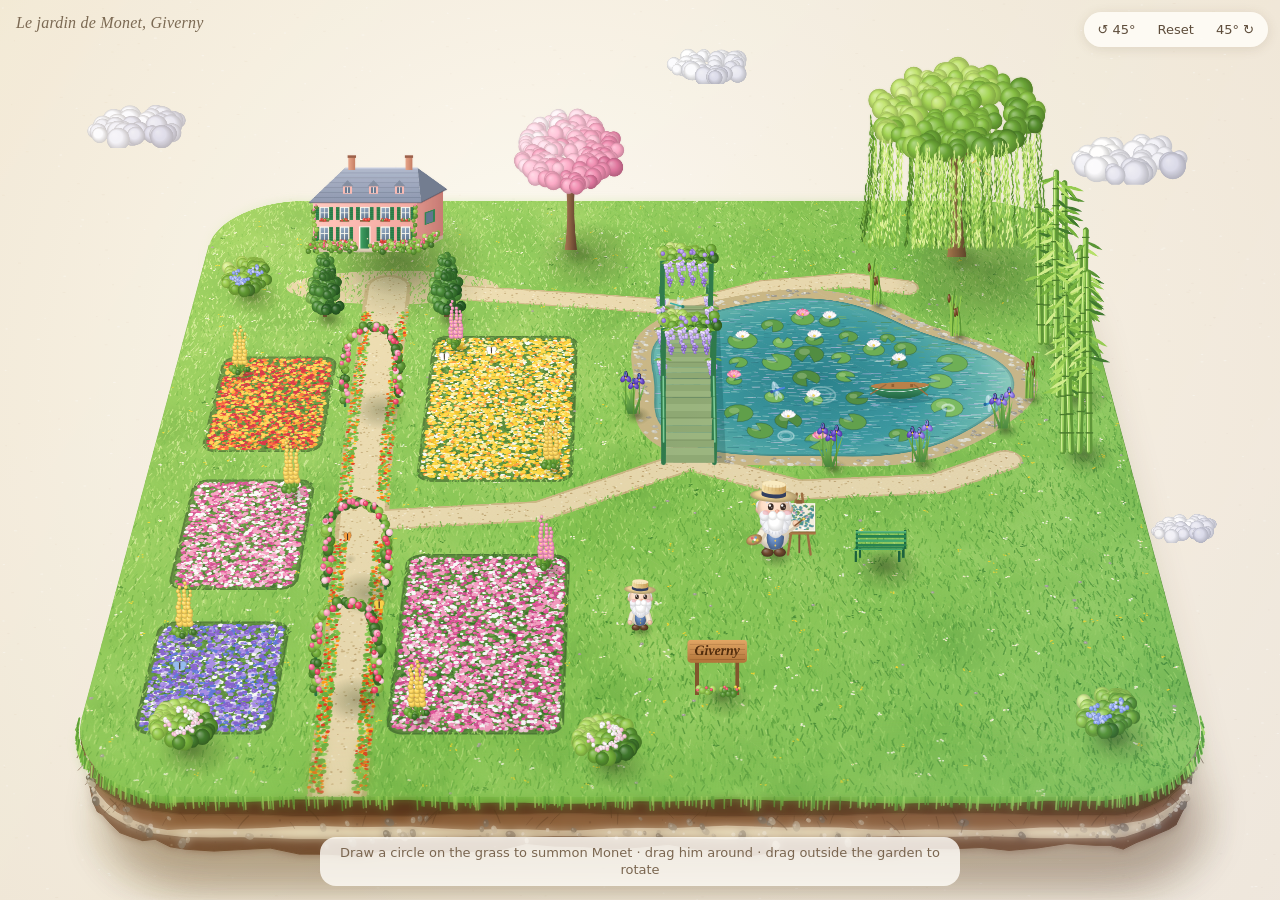
==== static/garden/index.html @ a05ea851 "Add Monet's Giverny garden to the home page The interactive garden sits on the left of the home page" ====
<!doctype html>
<html lang="en">
<head>
<meta charset="utf-8">
<meta name="viewport" content="width=device-width,initial-scale=1,maximum-scale=1,user-scalable=no">
<title>Monet's Garden at Giverny</title>
<style>
  html,body{margin:0;height:100%;background:#f6efe2;overflow:hidden;font-family:Georgia,'Times New Roman',serif;-webkit-user-select:none;user-select:none}
  #c{display:block;width:100%;height:100%;touch-action:none;cursor:crosshair;outline:none}
  #tools{position:absolute;top:12px;right:12px;display:flex;gap:2px;align-items:center;background:rgba(255,253,248,.88);padding:4px;border-radius:999px;box-shadow:0 2px 12px rgba(90,70,40,.13)}
  #tools button{border:0;background:transparent;font:13px/1 system-ui,-apple-system,sans-serif;color:#5d4c3a;padding:7px 10px;border-radius:999px;cursor:pointer;white-space:nowrap}
  #tools button:hover{background:#f1e6d3}
  #tools #del{display:none;color:#b24a3c}
  #title{position:absolute;left:16px;top:14px;color:#6f5c45;font-style:italic;font-size:16px;letter-spacing:.2px;pointer-events:none;opacity:.9}
  #hint{position:absolute;left:50%;bottom:14px;transform:translateX(-50%);color:#7a6650;font:13px/1.35 system-ui,-apple-system,sans-serif;background:rgba(255,253,248,.82);padding:7px 14px;border-radius:16px;pointer-events:none;transition:opacity .8s;text-align:center;max-width:calc(100% - 32px);box-sizing:border-box}
  #toast{position:absolute;left:50%;top:58px;transform:translateX(-50%) translateY(-6px);color:#fff;font:14px/1.3 system-ui,-apple-system,sans-serif;background:rgba(92,72,52,.88);padding:8px 16px;border-radius:999px;pointer-events:none;opacity:0;transition:opacity .25s,transform .25s;white-space:nowrap}
  #toast.on{opacity:1;transform:translateX(-50%) translateY(0)}
  html.embed #title{display:none}
  #play{position:absolute;inset:0;display:none;align-items:flex-end;justify-content:center;padding-bottom:18px;background:transparent;border:0;cursor:pointer;-webkit-tap-highlight-color:transparent}
  #play span{font:600 14px/1 system-ui,-apple-system,sans-serif;color:#fff;background:rgba(92,72,52,.85);padding:10px 18px;border-radius:999px;box-shadow:0 4px 14px rgba(60,40,20,.2)}
  html.gated #play{display:flex}
  html.gated #hint{display:none}
  @media (max-width:520px){#title{font-size:14px;top:58px;left:50%;transform:translateX(-50%);white-space:nowrap}#toast{top:96px}}
</style>
</head>
<body>
<canvas id="c" tabindex="0" aria-label="Monet's garden at Giverny. Draw a circle on open ground to summon a little Monet."></canvas>
<div id="title">Le jardin de Monet, Giverny</div>
<div id="tools">
  <button id="rl" title="Rotate left 45°">↺ 45°</button>
  <button id="rs" title="Reset view">Reset</button>
  <button id="rr" title="Rotate right 45°">45° ↻</button>
  <button id="del" title="Remove selected Monet">Remove</button>
</div>
<div id="hint">Draw a circle on the grass to summon Monet · drag him around · drag outside the garden to rotate</div>
<div id="toast"></div>
<button id="play" aria-label="Tap to play with the garden"><span>Tap to play</span></button>
<script>
(() => {
'use strict';

// ---------------------------------------------------------------- utils
const cv = document.getElementById('c'), ctx = cv.getContext('2d');
const mk = (w, h) => { const c = document.createElement('canvas'); c.width = Math.max(1, Math.ceil(w)); c.height = Math.max(1, Math.ceil(h)); return c; };
function mulberry(a) { return function () { a |= 0; a = a + 0x6D2B79F5 | 0; let t = Math.imul(a ^ a >>> 15, 1 | a); t = t + Math.imul(t ^ t >>> 7, 61 | t) ^ t; return ((t ^ t >>> 14) >>> 0) / 4294967296; }; }
let rnd = mulberry(20260);
const rr = (a, b) => a + (b - a) * rnd();
const clamp = (x, a, b) => x < a ? a : x > b ? b : x;
const lerp = (a, b, t) => a + (b - a) * t;
const smooth = (a, b, x) => { const t = clamp((x - a) / (b - a), 0, 1); return t * t * (3 - 2 * t); };
const easeOutBack = t => { const c1 = 1.9, c3 = c1 + 1; return 1 + c3 * Math.pow(t - 1, 3) + c1 * Math.pow(t - 1, 2); };
const hexC = {};
function h2r(h) { if (hexC[h]) return hexC[h]; const s = h.replace('#', ''); return (hexC[h] = [parseInt(s.slice(0, 2), 16), parseInt(s.slice(2, 4), 16), parseInt(s.slice(4, 6), 16)]); }
const rgbs = (c, a) => a === undefined ? `rgb(${c[0] | 0},${c[1] | 0},${c[2] | 0})` : `rgba(${c[0] | 0},${c[1] | 0},${c[2] | 0},${a})`;
function shade(h, amt) { const c = h2r(h); return rgbs(amt >= 0 ? c.map(v => v + (255 - v) * amt) : c.map(v => v * (1 + amt))); }
const hexA = (h, a) => rgbs(h2r(h), a);
function poly(g, pts) { g.beginPath(); g.moveTo(pts[0][0], pts[0][1]); for (let i = 1; i < pts.length; i++) g.lineTo(pts[i][0], pts[i][1]); g.closePath(); }
function rrect(g, x, y, w, h, r) { g.beginPath(); g.moveTo(x + r, y); g.arcTo(x + w, y, x + w, y + h, r); g.arcTo(x + w, y + h, x, y + h, r); g.arcTo(x, y + h, x, y, r); g.arcTo(x, y, x + w, y, r); g.closePath(); }
const EMBED = /(^|[?&])embed\b/.test(location.search);
const COARSE = window.matchMedia && matchMedia('(pointer: coarse)').matches;
const CALM = window.matchMedia && matchMedia('(prefers-reduced-motion: reduce)').matches;
let gated = EMBED && COARSE, awake = !CALM, visible = true;
if (EMBED) document.documentElement.classList.add('embed');
// inside the blog, follow the blog's light/dark theme
const parentDark = () => { try { if (window.parent === window) return false; const t = window.parent.document.documentElement.dataset.theme; return t === 'dark' || (t !== 'light' && matchMedia('(prefers-color-scheme: dark)').matches); } catch (e) { return false; } };
let DARK = EMBED && parentDark();
if (EMBED) try { new MutationObserver(() => { const d = parentDark(); if (d !== DARK) { DARK = d; renderBg(); } }).observe(window.parent.document.documentElement, { attributes: true, attributeFilter: ['data-theme'] }); matchMedia('(prefers-color-scheme: dark)').addEventListener('change', () => { DARK = parentDark(); renderBg(); }); } catch (e) { }
if (gated) { document.documentElement.classList.add('gated'); document.getElementById('c').style.touchAction = 'pan-y'; }
const FILTER_OK = (() => { try { const c = mk(2, 2).getContext('2d'); c.filter = 'blur(1px)'; return c.filter === 'blur(1px)'; } catch (e) { return false; } })();

// spheres lit from upper-left
function sph(g, x, y, r, col, hl = 0.38, dk = 0.3) {
  const gr = g.createRadialGradient(x - r * 0.38, y - r * 0.42, r * 0.06, x, y, r * 1.04);
  gr.addColorStop(0, shade(col, hl)); gr.addColorStop(0.5, col); gr.addColorStop(1, shade(col, -dk));
  g.fillStyle = gr; g.beginPath(); g.arc(x, y, r, 0, 6.2832); g.fill();
}
function ell(g, x, y, rx, ry, col, hl, dk, rot = 0) { g.save(); g.translate(x, y); if (rot) g.rotate(rot); g.scale(1, ry / rx); sph(g, 0, 0, rx, col, hl, dk); g.restore(); }
function bumpy(g, cx, cy, rx, ry, n, cols, r0, r1, R) {
  const pts = [];
  for (let i = 0; i < n; i++) {
    const a = R() * 6.2832, d = Math.sqrt(R());
    const x = cx + Math.cos(a) * d * rx, y = cy + Math.sin(a) * d * ry;
    const s = ((x - cx) / rx + (y - cy) / ry) * 0.5;
    const idx = clamp(Math.floor((s * 0.5 + 0.5) * cols.length + (R() - 0.5) * 1.6), 0, cols.length - 1);
    pts.push([x, y, lerp(r0, r1, R()), cols[idx]]);
  }
  pts.sort((a, b) => a[1] - b[1]);
  for (const p of pts) sph(g, p[0], p[1], p[2], p[3], 0.32, 0.22);
}
function leaf(g, x, y, len, wid, ang, col) {
  g.save(); g.translate(x, y); g.rotate(ang); g.fillStyle = col;
  g.beginPath(); g.moveTo(0, 0); g.quadraticCurveTo(len * 0.5, -wid, len, 0); g.quadraticCurveTo(len * 0.5, wid, 0, 0); g.fill(); g.restore();
}

// ---------------------------------------------------------------- garden layout (u,v in [0,1], v=0 back, v=1 front)
const CR = 0.1;
function rrSDF(u, v) {
  const qx = Math.abs(u - 0.5) - (0.5 - CR), qy = Math.abs(v - 0.5) - (0.5 - CR);
  return Math.hypot(Math.max(qx, 0), Math.max(qy, 0)) + Math.min(Math.max(qx, qy), 0) - CR;
}
const PC = { u: 0.69, v: 0.37, rx: 0.19, ry: 0.15 };
const pondR = a => 1 + 0.07 * Math.sin(3 * a + 1) + 0.04 * Math.sin(5 * a + 2.2) + 0.03 * Math.sin(2 * a + 0.5);
function pondSDF(u, v) { const dx = (u - PC.u) / PC.rx, dy = (v - PC.v) / PC.ry; return Math.hypot(dx, dy) / pondR(Math.atan2(dy, dx)) - 1; }
const isWater = (u, v) => pondSDF(u, v) < 0;
function pondPt(a, s) { const r = pondR(a) * s; return [PC.u + Math.cos(a) * PC.rx * r, PC.v + Math.sin(a) * PC.ry * r]; }

const BR = { u: 0.55, hw: 0.026, v0: 0, v1: 0, H: 0.085, RH: 0.05, N: 12 };
(() => { let w0 = -1, w1 = -1; for (let v = 0.05; v < 0.75; v += 0.002) if (isWater(BR.u, v)) { if (w0 < 0) w0 = v; w1 = v; } BR.v0 = w0 - 0.032; BR.v1 = w1 + 0.032; })();
const onBridge = (u, v) => Math.abs(u - BR.u) < BR.hw * 0.8 && v > BR.v0 && v < BR.v1;
function bridgeHt(v) { const t = (v - BR.v0) / (BR.v1 - BR.v0); return t <= 0 || t >= 1 ? 0 : BR.H * Math.sin(Math.PI * t); }

const PATHS = [
  { pts: [[0.215, 0.19], [0.22, 0.5], [0.232, 0.8], [0.238, 0.995]], w: 0.05 },
  { pts: [[0.23, 0.615], [0.4, 0.6], [BR.u, BR.v1 - 0.004], [0.66, 0.565], [0.8, 0.555], [0.875, 0.515]], w: 0.032 },
  { pts: [[0.29, 0.2], [0.42, 0.215], [BR.u, BR.v0 + 0.004], [0.64, 0.19], [0.74, 0.175], [0.8, 0.19]], w: 0.03 },
];
function segDist(px, py, ax, ay, bx, by) { const dx = bx - ax, dy = by - ay; const t = clamp(((px - ax) * dx + (py - ay) * dy) / (dx * dx + dy * dy), 0, 1); return Math.hypot(px - ax - dx * t, py - ay - dy * t); }
function pathSDF(u, v) { let m = 9; for (const p of PATHS) for (let i = 0; i < p.pts.length - 1; i++) { const a = p.pts[i], b = p.pts[i + 1]; m = Math.min(m, segDist(u, v, a[0], a[1], b[0], b[1]) - p.w / 2); } return m; }
const BEDS = [
  { u0: 0.05, u1: 0.17, v0: 0.33, v1: 0.5, pal: 0 }, { u0: 0.05, u1: 0.17, v0: 0.55, v1: 0.72, pal: 1 }, { u0: 0.05, u1: 0.17, v0: 0.77, v1: 0.92, pal: 2 },
  { u0: 0.275, u1: 0.43, v0: 0.29, v1: 0.55, pal: 3 }, { u0: 0.275, u1: 0.43, v0: 0.67, v1: 0.92, pal: 1 },
];
function bedSDF(b, u, v) { const r = 0.016, cx = (b.u0 + b.u1) / 2, cy = (b.v0 + b.v1) / 2; const qx = Math.abs(u - cx) - ((b.u1 - b.u0) / 2 - r), qy = Math.abs(v - cy) - ((b.v1 - b.v0) / 2 - r); return Math.hypot(Math.max(qx, 0), Math.max(qy, 0)) + Math.min(Math.max(qx, qy), 0) - r; }
// zones: 0 out, 1 lawn, 2 path, 3 bed, 4 water
function zoneAt(u, v) { if (rrSDF(u, v) > 0) return 0; if (pondSDF(u, v) < 0) return 4; for (const b of BEDS) if (bedSDF(b, u, v) < 0) return 3; if (pathSDF(u, v) < 0) return 2; return 1; }

// ---------------------------------------------------------------- sprite art (units: 1 = 1/1000 of the platform width; origin = ground contact)
const GREENS = ['#cfe58f', '#b3d86f', '#95c457', '#77ab45', '#5b8f3a', '#447433'];
const ART = {
  house(g, R) {
    const x0 = -78, x1 = 42, fh = 56, bx = 30, by = -15;
    let gr = g.createLinearGradient(x1, 0, x1 + bx, 0); gr.addColorStop(0, '#d18e88'); gr.addColorStop(1, '#bb7872');
    g.fillStyle = gr; poly(g, [[x1, 0], [x1 + bx, by], [x1 + bx, by - fh], [x1, -fh]]); g.fill();
    gr = g.createLinearGradient(x0, -fh, x1, 0); gr.addColorStop(0, '#f8c4bd'); gr.addColorStop(1, '#e49d97');
    g.fillStyle = gr; g.fillRect(x0, -fh, x1 - x0, fh);
    g.fillStyle = '#cdbba6'; g.fillRect(x0, -4, x1 - x0, 4); g.fillStyle = '#b5a38f'; poly(g, [[x1, 0], [x1 + bx, by], [x1 + bx, by - 4], [x1, -4]]); g.fill();
    // side window
    g.fillStyle = '#2f7d4f'; poly(g, [[x1 + 9, -30], [x1 + 21, -34], [x1 + 21, -48], [x1 + 9, -44]]); g.fill();
    g.fillStyle = '#5d7088'; poly(g, [[x1 + 11, -31.5], [x1 + 19, -34.2], [x1 + 19, -46], [x1 + 11, -43.4]]); g.fill();
    // windows + door
    const win = (cx, top, h) => {
      g.fillStyle = '#2f7d4f'; g.fillRect(cx - 10, top, 4.2, h); g.fillRect(cx + 5.8, top, 4.2, h);
      g.strokeStyle = 'rgba(20,60,35,.45)'; g.lineWidth = 0.5;
      for (let y = top + 2; y < top + h; y += 2) { g.beginPath(); g.moveTo(cx - 10, y); g.lineTo(cx - 5.8, y); g.moveTo(cx + 5.8, y); g.lineTo(cx + 10, y); g.stroke(); }
      g.fillStyle = '#fffaf0'; g.fillRect(cx - 5.4, top - 0.5, 10.8, h + 1);
      const gg = g.createLinearGradient(cx - 4, top, cx + 4, top + h); gg.addColorStop(0, '#94abc1'); gg.addColorStop(1, '#4f6580');
      g.fillStyle = gg; g.fillRect(cx - 4.2, top + 0.8, 8.4, h - 1.6);
      g.fillStyle = '#fffaf0'; g.fillRect(cx - 0.45, top + 0.8, 0.9, h - 1.6); g.fillRect(cx - 4.2, top + h * 0.42, 8.4, 0.8);
      // geranium box
      g.fillStyle = '#7a5a3c'; g.fillRect(cx - 5.6, top + h, 11.2, 2.2);
      for (let i = 0; i < 7; i++) sph(g, cx - 5 + R() * 10, top + h - 0.6 + R() * 1.4, 1.3 + R() * 0.6, R() < 0.7 ? '#e0453c' : '#5f9b45', 0.4, 0.25);
    };
    const n = 5, sp = (x1 - x0 - 26) / (n - 1);
    for (let row = 0; row < 2; row++) for (let i = 0; i < n; i++) {
      const cx = x0 + 13 + i * sp;
      if (row === 1 && i === 2) {
        g.fillStyle = '#fffaf0'; g.fillRect(cx - 6.5, -28.5, 13, 25);
        const dg = g.createLinearGradient(cx - 5, 0, cx + 5, 0); dg.addColorStop(0, '#3f9663'); dg.addColorStop(1, '#2a6e45');
        g.fillStyle = dg; g.fillRect(cx - 5.2, -27.5, 10.4, 23.5);
        g.fillStyle = '#e8d9b0'; g.beginPath(); g.arc(cx + 3, -15, 0.9, 0, 6.3); g.fill();
        g.fillStyle = '#d8cbb8'; g.fillRect(cx - 9, -4, 18, 2.5); g.fillStyle = '#c4b6a2'; g.fillRect(cx - 11, -1.6, 22, 1.8);
      } else win(cx, row ? -28 : -50, row ? 16 : 14);
    }
    // roof (hipped)
    const e = 5, rh = 30;
    const eL = [x0 - e, -fh + 1], eR = [x1 + e, -fh + 1], eBR = [x1 + bx + e, by - fh + 1], eBL = [x0 + bx - e, by - fh + 1];
    const P = [x0 + 22 + bx / 2, -fh - rh + by / 2], Q = [x1 - 14 + bx / 2, -fh - rh + by / 2];
    g.fillStyle = '#7c8699'; poly(g, [eL, P, eBL]); g.fill();
    g.fillStyle = '#6c768a'; poly(g, [eR, eBR, Q]); g.fill();
    gr = g.createLinearGradient(0, P[1], 0, eL[1]); gr.addColorStop(0, '#aab3c6'); gr.addColorStop(1, '#8691a7');
    g.fillStyle = gr; poly(g, [eL, eR, Q, P]); g.fill();
    g.strokeStyle = 'rgba(55,65,85,.28)'; g.lineWidth = 0.7;
    for (let i = 1; i < 7; i++) { const t = i / 7; g.beginPath(); g.moveTo(lerp(eL[0], P[0], t), lerp(eL[1], P[1], t)); g.lineTo(lerp(eR[0], Q[0], t), lerp(eR[1], Q[1], t)); g.stroke(); }
    g.strokeStyle = 'rgba(40,40,55,.35)'; g.lineWidth = 1.4; g.beginPath(); g.moveTo(eL[0], eL[1]); g.lineTo(eR[0], eR[1]); g.lineTo(eBR[0], eBR[1]); g.stroke();
    g.strokeStyle = '#c9d0de'; g.lineWidth = 1.2; g.beginPath(); g.moveTo(P[0], P[1]); g.lineTo(Q[0], Q[1]); g.stroke();
    // dormers
    for (const dx of [-38, -8, 22]) {
      const cx = dx, by2 = -fh - 9;
      g.fillStyle = '#f2b7b0'; g.fillRect(cx - 5, by2 - 9, 10, 9);
      g.fillStyle = '#7c8699'; poly(g, [[cx - 7, by2 - 8], [cx + 7, by2 - 8], [cx, by2 - 15]]); g.fill();
      g.fillStyle = '#5d7088'; g.fillRect(cx - 3, by2 - 7, 6, 6.5); g.fillStyle = '#fffaf0'; g.fillRect(cx - 0.4, by2 - 7, 0.8, 6.5);
    }
    // chimneys
    for (const [cx, cy] of [[P[0] + 8, P[1]], [Q[0] - 10, Q[1]]]) {
      const cg = g.createLinearGradient(cx - 4, 0, cx + 4, 0); cg.addColorStop(0, '#dca08a'); cg.addColorStop(1, '#b77763');
      g.fillStyle = cg; g.fillRect(cx - 4, cy - 13, 8, 15); g.fillStyle = '#8e5a4a'; g.fillRect(cx - 5, cy - 14, 10, 2.5);
    }
    // climbing roses / ivy along the base and up the walls
    for (let x = x0 - 2; x < x1 + bx; x += 9) {
      const yb = x > x1 ? by * (x - x1) / bx : 0;
      if (Math.abs(x - (x0 + 13 + 2 * sp)) < 10) continue;
      bumpy(g, x, yb - 6, 7, 6, 9, GREENS.slice(1), 2.2, 3.6, R);
      for (let i = 0; i < 4; i++) sph(g, x - 5 + R() * 10, yb - 3 - R() * 9, 1.4, ['#f07aa0', '#e8506f', '#ffd0dc'][R() * 3 | 0], 0.45, 0.2);
    }
    for (const vx of [x0 + 2, x1 - 3]) for (let y = -10; y > -fh + 4; y -= 5) { sph(g, vx + (R() - 0.5) * 4, y, 2.2 + R(), GREENS[2 + (R() * 3 | 0)], 0.3, 0.2); if (R() < 0.4) sph(g, vx + (R() - 0.5) * 5, y - 2, 1.3, '#f07aa0', 0.4, 0.2); }
  },
  willow(g, R) {
    let gr = g.createLinearGradient(-10, 0, 10, 0); gr.addColorStop(0, '#9b7650'); gr.addColorStop(1, '#5e4630');
    g.fillStyle = gr; g.beginPath(); g.moveTo(-11, 0); g.quadraticCurveTo(-4, -50, -9, -105); g.lineTo(5, -108); g.quadraticCurveTo(4, -50, 11, 0); g.closePath(); g.fill();
    g.strokeStyle = '#6e5238'; g.lineCap = 'round';
    for (const [x, y, w] of [[-55, -140, 5], [48, -138, 5], [-20, -165, 4], [20, -160, 4]]) { g.lineWidth = w; g.beginPath(); g.moveTo(-2, -100); g.quadraticCurveTo(x * 0.4, -125, x, y); g.stroke(); }
    const strands = (n, cols, front) => {
      for (let i = 0; i < n; i++) {
        const x = (R() * 2 - 1) * 100, edge = Math.sqrt(Math.max(0, 1 - (x / 105) ** 2));
        const y0 = -155 + (front ? 30 : -10) * edge + R() * 20, len = 70 + R() * 70 * edge + 30;
        const curl = (x / 100) * (8 + R() * 10);
        for (let s = 0; s < len; s += 4.2) {
          const t = s / len, px = x + curl * t * t, py = y0 + s;
          if (py > -14) break;
          leaf(g, px, py, 7, 1.7, Math.PI / 2 + (R() - 0.5) * 0.7 + curl * 0.01, cols[clamp(Math.floor(R() * cols.length * (0.6 + t * 0.6)), 0, cols.length - 1)]);
        }
      }
    };
    strands(55, ['#88b350', '#6f9d42', '#5b8838', '#4b7531'], false);
    bumpy(g, 0, -160, 95, 48, 150, ['#d9eb9a', '#c2df7c', '#a6cf62', '#8abb50', '#6fa142', '#5a8a38'], 8, 14, R);
    strands(80, ['#e3f0a6', '#c8e284', '#acd36a', '#90c056', '#76a948'], true);
  },
  cherry(g, R) {
    let gr = g.createLinearGradient(-6, 0, 6, 0); gr.addColorStop(0, '#9a7254'); gr.addColorStop(1, '#5e4331');
    g.fillStyle = gr; g.beginPath(); g.moveTo(-7, 0); g.quadraticCurveTo(-2, -40, -6, -75); g.lineTo(5, -75); g.quadraticCurveTo(2, -40, 7, 0); g.fill();
    g.strokeStyle = '#6a4c37'; g.lineWidth = 3.5; g.lineCap = 'round';
    g.beginPath(); g.moveTo(-2, -70); g.lineTo(-28, -95); g.moveTo(1, -70); g.lineTo(26, -98); g.stroke();
    bumpy(g, 0, -108, 58, 40, 150, ['#fff1f5', '#fddbe6', '#f8c2d4', '#f0a7c0', '#e48dad', '#d27699'], 6.5, 11, R);
  },
  bamboo(g, R) {
    const canes = [];
    for (let i = 0; i < 4; i++) canes.push({ x: -15 + i * 9.5 + (R() - 0.5) * 4, h: 125 + R() * 55, lean: (R() - 0.5) * 12 });
    canes.sort((a, b) => a.h - b.h);
    for (const c of canes) {
      const top = [c.x + c.lean, -c.h];
      g.lineCap = 'round';
      g.strokeStyle = '#5f8f3a'; g.lineWidth = 6.2; g.beginPath(); g.moveTo(c.x, 0); g.lineTo(top[0], top[1]); g.stroke();
      g.strokeStyle = '#9ccb63'; g.lineWidth = 3; g.beginPath(); g.moveTo(c.x - 1.2, 0); g.lineTo(top[0] - 1.2, top[1]); g.stroke();
      g.strokeStyle = '#d4ec9c'; g.lineWidth = 0.9; g.beginPath(); g.moveTo(c.x - 1.8, 0); g.lineTo(top[0] - 1.8, top[1]); g.stroke();
      g.strokeStyle = '#4b7530'; g.lineWidth = 1.4;
      for (let s = 18; s < c.h; s += 18 + R() * 4) { const t = s / c.h, x = c.x + c.lean * t; g.beginPath(); g.moveTo(x - 3.4, -s); g.lineTo(x + 3.4, -s); g.stroke(); }
      for (let i = 0; i < 16; i++) {
        const t = 0.45 + R() * 0.57, x = c.x + c.lean * Math.min(t, 1), y = -c.h * Math.min(t, 1.02);
        const side = R() < 0.5 ? -1 : 1, a = side < 0 ? Math.PI - (0.2 + R() * 0.7) : 0.2 + R() * 0.7;
        leaf(g, x, y, 16 + R() * 8, 3.4, a, GREENS[clamp(Math.floor(R() * 4 + (side > 0 ? 1.5 : 0)), 0, 5)]);
      }
    }
  },
  yew(g, R) {
    g.fillStyle = '#5e4632'; g.fillRect(-2.5, -8, 5, 8);
    const cols = ['#7fb35a', '#5f9a48', '#4a843d', '#386d33', '#2b5a2b'];
    bumpy(g, 0, -16, 19, 11, 40, cols, 4, 6.5, R); bumpy(g, 0, -33, 16, 10, 34, cols, 3.8, 6, R);
    bumpy(g, 0, -48, 12, 8, 24, cols, 3.4, 5.4, R); bumpy(g, 0, -60, 7, 6, 12, cols, 3, 4.6, R);
  },
  rosearch(g, R) {
    g.strokeStyle = '#2f6f45'; g.lineWidth = 2.6; g.lineCap = 'round';
    g.beginPath(); g.moveTo(-28, 0); g.lineTo(-28, -52); g.arc(0, -52, 28, Math.PI, 0); g.lineTo(28, 0); g.stroke();
    const pts = [];
    for (let y = -6; y > -52; y -= 4) { pts.push([-28, y]); pts.push([28, y]); }
    for (let a = Math.PI; a <= Math.PI * 2 + 0.01; a += 0.13) pts.push([Math.cos(a) * 28, -52 + Math.sin(a) * 28]);
    for (const [x, y] of pts) { sph(g, x + (R() - 0.5) * 6, y + (R() - 0.5) * 5, 3.2 + R() * 2.2, GREENS[2 + (R() * 4 | 0)], 0.3, 0.22); }
    for (const [x, y] of pts) if (R() < 0.75) sph(g, x + (R() - 0.5) * 8, y + (R() - 0.5) * 6, 2 + R() * 1.4, ['#f6a5c0', '#ee6f97', '#e24c6b', '#ffd3df'][R() * 4 | 0], 0.45, 0.22);
  },
  holly(g, R) {
    bumpy(g, 0, -5, 9, 5, 10, GREENS.slice(2), 2.5, 4, R);
    const col = ['#f39cc0', '#ffffff', '#c23a5e', '#f7d36a'][R() * 4 | 0];
    for (let s = 0; s < 3; s++) {
      const x = (s - 1) * 4.5 + (R() - 0.5) * 2, h = 38 + R() * 18;
      g.strokeStyle = '#5b8f3a'; g.lineWidth = 1.4; g.beginPath(); g.moveTo(x, -4); g.lineTo(x, -h); g.stroke();
      for (let y = -12; y > -h; y -= 3.6) { const r = 3.1 * (1 - (-y) / (h * 1.25)) + 0.9; sph(g, x + (R() - 0.5) * 2, y, r, col, 0.4, 0.25); if (r > 2.2) { g.fillStyle = '#f6e27a'; g.beginPath(); g.arc(x - 0.4, y - 0.3, 0.6, 0, 6.3); g.fill(); } }
    }
  },
  iris(g, R) {
    for (let i = 0; i < 10; i++) {
      const a = -Math.PI / 2 + (R() - 0.5) * 0.9, l = 24 + R() * 14, x = (R() - 0.5) * 8;
      const gr = g.createLinearGradient(x, 0, x, -l); gr.addColorStop(0, '#4c8040'); gr.addColorStop(1, '#8fc263');
      g.fillStyle = gr; g.beginPath(); g.moveTo(x - 1.5, 0); g.quadraticCurveTo(x + Math.cos(a) * l * 0.5 - 1.5, -l * 0.5, x + Math.cos(a) * l, Math.sin(a) * l); g.quadraticCurveTo(x + Math.cos(a) * l * 0.5 + 1.5, -l * 0.5, x + 1.5, 0); g.fill();
    }
    for (let i = 0; i < 3; i++) {
      const x = (i - 1) * 7 + (R() - 0.5) * 3, y = -28 - R() * 10;
      g.strokeStyle = '#5b8f3a'; g.lineWidth = 1; g.beginPath(); g.moveTo(x, 0); g.lineTo(x, y); g.stroke();
      const c = R() < 0.6 ? '#6b4fc2' : '#8f7ae0';
      ell(g, x - 2.8, y + 2, 2.6, 3.8, c, 0.35, 0.3, 0.6); ell(g, x + 2.8, y + 2, 2.6, 3.8, c, 0.35, 0.3, -0.6);
      ell(g, x, y - 2.5, 2.1, 3.6, shade(c, 0.2), 0.35, 0.25);
      g.fillStyle = '#f5d24a'; g.beginPath(); g.arc(x, y + 1, 0.9, 0, 6.3); g.fill();
    }
  },
  reeds(g, R) {
    g.lineCap = 'round';
    for (let i = 0; i < 12; i++) {
      const x = (R() - 0.5) * 14, h = 26 + R() * 24, bend = (R() - 0.5) * 8;
      g.strokeStyle = GREENS[2 + (R() * 3 | 0)]; g.lineWidth = 1.2;
      g.beginPath(); g.moveTo(x, 0); g.quadraticCurveTo(x, -h * 0.6, x + bend, -h); g.stroke();
      if (i % 3 === 0) ell(g, x + bend * 0.95, -h + 4, 1.7, 4.8, '#7a4f2f', 0.35, 0.3);
    }
  },
  bench(g) {
    const G = '#2f7d4f', L = '#4aa16b';
    g.fillStyle = shade(G, -0.25); for (const x of [-22, 20]) { g.fillRect(x, -10, 2.4, 10); g.fillRect(x + 4, -13, 2.4, 9); }
    for (let i = 0; i < 3; i++) { g.fillStyle = i === 0 ? L : G; poly(g, [[-24 + i * 1.6, -11 - i * 1.6], [24 + i * 1.6, -11 - i * 1.6], [25.5 + i * 1.6, -12.4 - i * 1.6], [-22.5 + i * 1.6, -12.4 - i * 1.6]]); g.fill(); }
    g.fillStyle = shade(G, -0.2); g.fillRect(-21, -30, 2.2, 18); g.fillRect(26, -30, 2.2, 18);
    for (let i = 0; i < 4; i++) { g.fillStyle = i % 2 ? G : L; g.fillRect(-21, -29 + i * 4, 49, 2.4); }
    g.fillStyle = 'rgba(255,255,255,.25)'; g.fillRect(-21, -29, 49, 0.7);
  },
  boat(g) {
    g.fillStyle = 'rgba(30,70,80,.25)'; g.beginPath(); g.ellipse(2, 3, 34, 5, 0, 0, 6.3); g.fill();
    const gr = g.createLinearGradient(0, -14, 0, 2); gr.addColorStop(0, '#4f9c6c'); gr.addColorStop(1, '#2a6446');
    g.fillStyle = gr; g.beginPath(); g.moveTo(-32, -10); g.quadraticCurveTo(-26, 3, 0, 3); g.quadraticCurveTo(26, 3, 34, -12); g.lineTo(-32, -10); g.fill();
    g.fillStyle = '#b07f4e'; g.beginPath(); g.ellipse(1, -11, 31, 3.6, -0.02, 0, 6.3); g.fill();
    g.fillStyle = '#8a5e36'; g.fillRect(-8, -12.5, 3, 3); g.fillRect(12, -12.5, 3, 3);
    g.strokeStyle = '#8e6a44'; g.lineWidth = 1.6; g.lineCap = 'round'; g.beginPath(); g.moveTo(-14, -12); g.lineTo(-30, -2); g.moveTo(16, -12); g.lineTo(30, -1); g.stroke();
    g.strokeStyle = '#e6eef0'; g.lineWidth = 0.6; g.beginPath(); g.moveTo(-28, -8); g.quadraticCurveTo(0, 0, 30, -10); g.stroke();
  },
  sign(g, R) {
    g.fillStyle = '#7b5532'; g.fillRect(-20, -34, 3.5, 34); g.fillRect(16.5, -34, 3.5, 34);
    const gr = g.createLinearGradient(0, -48, 0, -28); gr.addColorStop(0, '#d8a46a'); gr.addColorStop(1, '#a8723f');
    g.fillStyle = gr; rrect(g, -27, -48, 54, 20, 3); g.fill();
    g.strokeStyle = 'rgba(90,55,25,.35)'; g.lineWidth = 0.6; for (let y = -44; y < -29; y += 4.5) { g.beginPath(); g.moveTo(-25, y); g.lineTo(25, y + (R() - 0.5)); g.stroke(); }
    g.fillStyle = '#4e2f15'; g.font = 'italic 600 12.5px Georgia, serif'; g.textAlign = 'center'; g.textBaseline = 'middle'; g.fillText('Giverny', 0, -37.5);
    bumpy(g, 0, -3, 22, 4, 14, GREENS.slice(1), 2.2, 3.4, R);
    for (let i = 0; i < 8; i++) sph(g, -20 + R() * 40, -4 - R() * 3, 1.3, ['#ffffff', '#f7d34a', '#e85c6f'][R() * 3 | 0], 0.4, 0.2);
  },
  bush(g, R) {
    bumpy(g, 0, -18, 26, 17, 80, GREENS, 4.5, 7.5, R);
    const fc = R() < 0.5 ? ['#a7b7f0', '#8aa0ea', '#c3cdf6'] : ['#ffffff', '#fbe8f0', '#f6c6d8'];
    for (let i = 0; i < 9; i++) { const a = R() * 6.3, d = Math.sqrt(R()); bumpy(g, Math.cos(a) * d * 18, -20 + Math.sin(a) * d * 11, 4, 3.4, 7, fc, 1.4, 2, R); }
  },
  wisteria(g, R) {
    for (let i = 0; i < 9; i++) { const y = i * 3, w = 5.5 * (1 - i / 11); for (let j = 0; j < 3; j++) sph(g, (R() - 0.5) * w * 2, y + R() * 2, 2.1 - i * 0.1, ['#e7dcfa', '#c9b4f0', '#a98ce0', '#8d6fcf'][clamp((i / 3 | 0) + (R() * 2 | 0), 0, 3)], 0.35, 0.25); }
    for (let i = 0; i < 4; i++) leaf(g, (R() - 0.5) * 8, -1, 7, 2, (R() < 0.5 ? 0.4 : Math.PI - 0.4), GREENS[2 + (R() * 3 | 0)]);
  },
  canopy(g, R) {
    bumpy(g, 0, -6, 34, 9, 46, GREENS, 3.5, 6, R);
    for (let i = 0; i < 14; i++) sph(g, (R() - 0.5) * 60, -6 + (R() - 0.3) * 12, 2.4, ['#d9c9f6', '#b79fe8', '#9a7fdb'][R() * 3 | 0], 0.35, 0.25);
  },
  lilyP(g) { lily(g, '#f7a8c6', '#e7709c'); },
  lilyW(g) { lily(g, '#ffffff', '#efe6f0'); },
  cloud(g, R) { bumpy(g, 0, -22, 58, 18, 46, ['#ffffff', '#fbfbfe', '#f1f1f8', '#e5e5f1', '#d8d8e8'], 8, 15, R); },
};
function lily(g, c1, c2) {
  for (let i = 0; i < 7; i++) { const a = -Math.PI / 2 + (i - 3) * 0.38; ell(g, Math.cos(a) * 3.2, -3 + Math.sin(a) * 2.2, 1.6, 3.3, i % 2 ? c2 : c1, 0.35, 0.18, a + Math.PI / 2); }
  for (let i = 0; i < 4; i++) { const a = -Math.PI / 2 + (i - 1.5) * 0.45; ell(g, Math.cos(a) * 1.6, -3.6 + Math.sin(a) * 1.2, 1.2, 2.6, c1, 0.4, 0.15, a + Math.PI / 2); }
  sph(g, 0, -3.5, 1, '#f6d34a', 0.4, 0.2);
}

const PR = 2;  // sprite pixels per art unit
function blurCopy(src, px) {
  const pad = Math.ceil(px * 2), out = mk(src.width + pad * 2, src.height + pad * 2), g = out.getContext('2d');
  if (FILTER_OK) { g.filter = `blur(${px}px)`; g.drawImage(src, pad, pad); }
  else { const f = Math.max(2, px), s = mk(out.width / f, out.height / f), sg = s.getContext('2d'); sg.drawImage(src, pad / f, pad / f, src.width / f, src.height / f); g.imageSmoothingQuality = 'high'; g.drawImage(s, 0, 0, out.width, out.height); }
  return { c: out, pad };
}
function makeSprite(name, w, h, seed, opt = {}) {
  const pad = 10, cw = Math.ceil(w * PR + pad * 2), ch = Math.ceil(h * PR + pad * 2);
  const c = mk(cw, ch), g = c.getContext('2d');
  const ax = cw / 2, ay = opt.top ? pad : opt.mid ? ch / 2 : ch - pad - (opt.below || 0) * PR;
  g.translate(ax, ay); g.scale(PR, PR); ART[name](g, mulberry(seed));
  const d = g.getImageData(0, 0, cw, ch).data;
  let x0 = cw, y0 = ch, x1 = 0, y1 = 0;
  for (let y = 0; y < ch; y++) for (let x = 0; x < cw; x++) if (d[(y * cw + x) * 4 + 3] > 4) { if (x < x0) x0 = x; if (x > x1) x1 = x; if (y < y0) y0 = y; if (y > y1) y1 = y; }
  if (x1 < x0) { x0 = y0 = 0; x1 = y1 = 1; }
  const out = mk(x1 - x0 + 3, y1 - y0 + 3), og = out.getContext('2d');
  if (FILTER_OK && !opt.nograde) og.filter = 'saturate(1.12) contrast(1.05)';
  og.drawImage(c, -x0 + 1, -y0 + 1);
  const b = opt.noblur ? null : blurCopy(out, 2.6);
  return { img: out, blur: b, ax: ax - x0 + 1, ay: ay - y0 + 1, h };
}

// ---------------------------------------------------------------- scene objects
const SPR = {};
function buildSprites() {
  const defs = [
    ['house', 'house', 180, 125, 1], ['willow', 'willow', 250, 240, 2], ['cherry', 'cherry', 140, 160, 3],
    ['bamboo0', 'bamboo', 80, 200, 4], ['bamboo1', 'bamboo', 80, 200, 5], ['bamboo2', 'bamboo', 80, 200, 6],
    ['yew', 'yew', 50, 72, 7], ['rosearch0', 'rosearch', 80, 92, 8], ['rosearch1', 'rosearch', 80, 92, 9],
    ['holly0', 'holly', 30, 62, 10], ['holly1', 'holly', 30, 62, 11], ['holly2', 'holly', 30, 62, 12],
    ['iris0', 'iris', 40, 46, 13], ['iris1', 'iris', 40, 46, 14], ['reeds0', 'reeds', 40, 52, 15], ['reeds1', 'reeds', 40, 52, 16],
    ['bench', 'bench', 64, 34, 17], ['sign', 'sign', 64, 52, 18], ['bush0', 'bush', 64, 44, 19], ['bush1', 'bush', 64, 44, 20],
  ];
  for (const [k, n, w, h, s] of defs) SPR[k] = makeSprite(n, w, h, s);
  SPR.boat = makeSprite('boat', 76, 22, 21, { below: 6 });
  SPR.wisteria = makeSprite('wisteria', 16, 30, 22, { top: true, noblur: true });
  SPR.canopy = makeSprite('canopy', 74, 26, 23, { noblur: true });
  SPR.lilyP = makeSprite('lilyP', 10, 8, 24, { noblur: true });
  SPR.lilyW = makeSprite('lilyW', 10, 8, 25, { noblur: true });
  for (let i = 0; i < 3; i++) SPR['cloud' + i] = makeSprite('cloud', 140, 52, 30 + i, { noblur: true, nograde: true });
}

// placed objects: sprite, u, v, footprint radius (obstacle), shadow radius
const OBJS = [];
function place(spr, u, v, fr, sh, extra) { OBJS.push(Object.assign({ spr, u, v, fr, sh }, extra || {})); }
function layout() {
  place('house', 0.2, 0.115, 0.085, 0.1);
  place('yew', 0.15, 0.25, 0.017, 0.02); place('yew', 0.285, 0.25, 0.017, 0.02);
  place('cherry', 0.42, 0.11, 0.03, 0.06);
  place('willow', 0.865, 0.125, 0.035, 0.11);
  place('bamboo0', 0.952, 0.3, 0.024, 0.03); place('bamboo1', 0.958, 0.4, 0.024, 0.03); place('bamboo2', 0.95, 0.5, 0.024, 0.03);
  for (const [v, s] of [[0.42, 'rosearch0'], [0.72, 'rosearch1'], [0.87, 'rosearch0']]) {
    const u = v < 0.8 ? lerp(0.22, 0.232, (v - 0.5) / 0.3) : lerp(0.232, 0.238, (v - 0.8) / 0.2);
    place(s, u, v, 0, 0.03, { posts: [[u - 0.028, v], [u + 0.028, v]] });
  }
  place('bench', 0.73, 0.68, 0.026, 0.035);
  place('boat', 0.775, 0.4, 0, 0, { boat: true });
  place('sign', 0.57, 0.87, 0.014, 0.025);
  place('bush0', 0.095, 0.935, 0.026, 0.035); place('bush1', 0.915, 0.92, 0.026, 0.035); place('bush0', 0.47, 0.955, 0.022, 0.03); place('bush1', 0.055, 0.2, 0.024, 0.032);
  place('holly0', 0.07, 0.36, 0, 0.012); place('holly1', 0.15, 0.57, 0, 0.012); place('holly2', 0.3, 0.31, 0, 0.012); place('holly1', 0.41, 0.53, 0, 0.012);
  place('holly0', 0.075, 0.79, 0, 0.012); place('holly2', 0.41, 0.69, 0, 0.012); place('holly0', 0.3, 0.9, 0, 0.012);
  let i = 0;
  for (const a of [2.15, 2.75, 1.1, 1.55, 4.3, 0.55]) { const [u, v] = pondPt(a, 1.13); if (Math.abs(u - BR.u) < 0.05 || pathSDF(u, v) < 0.004) continue; place('iris' + (i++ % 2), u, v, 0.012, 0.014); }
  for (const a of [3.7, 5.1, 0.2, 4.75, 5.7]) { const [u, v] = pondPt(a, 1.1); if (Math.abs(u - BR.u) < 0.05 || pathSDF(u, v) < 0.004) continue; place('reeds' + (i++ % 2), u, v, 0.01, 0.012); }
}
const OBST = [];
function buildObstacles() { for (const o of OBJS) { if (o.fr > 0) OBST.push({ u: o.u, v: o.v, r: o.fr }); if (o.posts) for (const p of o.posts) OBST.push({ u: p[0], v: p[1], r: 0.008 }); } }
function standable(u, v, r = 0.01) {
  if (rrSDF(u, v) > -0.028 - r * 0.5) return false;
  if (onBridge(u, v)) return true;
  if (pondSDF(u, v) < 0.09) return false;
  for (const b of BEDS) if (bedSDF(b, u, v) < r * 0.3) return false;
  for (const o of OBST) { const dx = u - o.u, dy = v - o.v, m = o.r + r; if (dx * dx + dy * dy < m * m) return false; }
  return true;
}
function nearestStandable(u, v, r) {
  if (standable(u, v, r)) return [u, v];
  for (let rad = 0.008; rad < 0.7; rad += 0.008) {
    const n = Math.ceil(rad * 140) + 8, a0 = rnd() * 6.28;
    for (let i = 0; i < n; i++) { const a = a0 + i / n * 6.2832, x = u + Math.cos(a) * rad, y = v + Math.sin(a) * rad; if (standable(x, y, r)) return [x, y]; }
  }
  return [0.65, 0.8];
}

// ---------------------------------------------------------------- ground texture (painted once)
const TEX = 1536;
const tex = mk(TEX, TEX), tg = tex.getContext('2d');
let texData = null;
function paintTexture() {
  const R = mulberry(77), S = TEX;
  tg.fillStyle = '#8dc55b'; tg.fillRect(0, 0, S, S);
  const mot = ['#76b24b', '#a1d16a', '#85bf54', '#b4d977', '#68a444', '#a7d06c', '#94c85e'];
  for (let i = 0; i < 520; i++) {
    const x = R() * S, y = R() * S, r = 18 + R() * 90, c = mot[R() * mot.length | 0];
    const gr = tg.createRadialGradient(x, y, 0, x, y, r); gr.addColorStop(0, hexA(c, 0.4)); gr.addColorStop(1, hexA(c, 0));
    tg.fillStyle = gr; tg.fillRect(x - r, y - r, r * 2, r * 2);
  }
  // terrace in front of the house
  tg.fillStyle = '#e3d1a8'; tg.beginPath(); tg.ellipse(0.22 * S, 0.19 * S, 0.12 * S, 0.035 * S, 0, 0, 6.3); tg.fill();
  // paths
  tg.lineCap = 'round'; tg.lineJoin = 'round';
  for (const pass of [0, 1]) for (const p of PATHS) {
    tg.strokeStyle = pass ? '#ead9b2' : '#cdb789'; tg.lineWidth = p.w * S * (pass ? 0.86 : 1.04);
    tg.beginPath(); tg.moveTo(p.pts[0][0] * S, p.pts[0][1] * S); for (const q of p.pts.slice(1)) tg.lineTo(q[0] * S, q[1] * S); tg.stroke();
  }
  // bed soil
  for (const b of BEDS) {
    tg.fillStyle = '#4c7434'; rrect(tg, b.u0 * S - 3, b.v0 * S - 3, (b.u1 - b.u0) * S + 6, (b.v1 - b.v0) * S + 6, 0.016 * S); tg.fill();
    tg.fillStyle = '#5a843c'; rrect(tg, b.u0 * S, b.v0 * S, (b.u1 - b.u0) * S, (b.v1 - b.v0) * S, 0.016 * S); tg.fill();
  }
  // brush strokes, batched by colour
  const buckets = new Map();
  const add = (col, x, y, x2, y2) => { let p = buckets.get(col); if (!p) { p = { line: new Path2D(), dot: new Path2D() }; buckets.set(col, p); } p.line.moveTo(x, y); p.line.lineTo(x2, y2); };
  const dot = (col, x, y, r) => { let p = buckets.get(col); if (!p) { p = { line: new Path2D(), dot: new Path2D() }; buckets.set(col, p); } p.dot.moveTo(x + r, y); p.dot.arc(x, y, r, 0, 6.2832); };
  const LAWN = ['#5b973d', '#6aa845', '#79b74f', '#8bc45a', '#9ecf67', '#b5db7c', '#cbe696'];
  const GRAV = ['#d6c194', '#e9d9b3', '#c7af82', '#f3e8cc', '#bfa478'];
  const BEDG = ['#3d6c2c', '#4c7f35', '#5d9140', '#6ea34b'];
  for (let i = 0; i < 46000; i++) {
    const u = R(), v = R(), z = zoneAt(u, v); if (z === 0 || z === 4) continue;
    const x = u * S, y = v * S;
    if (z === 1) {
      const li = clamp(Math.floor(R() * 4.6 + (1 - (u + v) / 2) * 2.6), 0, 6), a = -Math.PI / 2 + (R() - 0.5) * 0.9, l = 5 + R() * 8;
      add(LAWN[li], x, y, x + Math.cos(a) * l, y + Math.sin(a) * l);
    } else if (z === 2) { if (R() < 0.6) dot(GRAV[R() * 5 | 0], x, y, 0.8 + R() * 1.3); }
    else { const a = -Math.PI / 2 + (R() - 0.5) * 1.6, l = 4 + R() * 6; add(BEDG[R() * 4 | 0], x, y, x + Math.cos(a) * l, y + Math.sin(a) * l); }
  }
  // flower bed dabs (Clos Normand)
  const PALS = [['#e8423a', '#f26b3a', '#f7a33c', '#ffd25a', '#c9283a'], ['#f39cc0', '#e0569a', '#ffffff', '#f7c9dd', '#c74a8a'], ['#7d5bc4', '#a387e0', '#5a6fd1', '#d6c8f2', '#ffffff'], ['#ffd84d', '#fff3a8', '#ff9f43', '#ffffff', '#f2c230']];
  for (const b of BEDS) {
    const n = (b.u1 - b.u0) * (b.v1 - b.v0) * S * S / 14;
    for (let i = 0; i < n; i++) {
      const u = lerp(b.u0, b.u1, R()), v = lerp(b.v0, b.v1, R()); if (bedSDF(b, u, v) > -0.003) continue;
      if (R() < 0.32) dot(BEDG[R() * 4 | 0], u * S, v * S, 2 + R() * 2.4);
      else { const c = PALS[b.pal][R() * 5 | 0]; dot(c, u * S, v * S, 1.8 + R() * 2.2); if (R() < 0.3) dot(shade(c, 0.5), u * S - 0.8, v * S - 0.8, 0.8); }
    }
  }
  // nasturtiums spilling over the Grande Allée
  const al = PATHS[0];
  for (let i = 0; i < 2600; i++) {
    const t = R(), seg = Math.min(al.pts.length - 2, Math.floor(t * (al.pts.length - 1))), lt = t * (al.pts.length - 1) - seg;
    const a = al.pts[seg], b = al.pts[seg + 1], u = lerp(a[0], b[0], lt), v = lerp(a[1], b[1], lt);
    if (v < 0.24 || Math.abs(v - 0.615) < 0.03) continue;
    const side = R() < 0.5 ? -1 : 1, off = (al.w / 2 - 0.004 + (R() - 0.65) * 0.012) * side;
    const x = (u + off) * S, y = v * S;
    if (R() < 0.55) dot(['#7fbf4f', '#6aab43', '#93cd60'][R() * 3 | 0], x, y, 2.2 + R() * 1.8);
    else dot(['#f26b1d', '#ff9a1f', '#ffc93a', '#d9381e'][R() * 4 | 0], x, y, 1.6 + R() * 1.4);
  }
  // lawn accents: daisies, buttercups, clover, pebbles
  for (let i = 0; i < 900; i++) {
    const u = R(), v = R(); if (zoneAt(u, v) !== 1) continue;
    const x = u * S, y = v * S, t = R();
    if (t < 0.45) { for (let k = 0; k < 3; k++) { const px = x + (R() - 0.5) * 10, py = y + (R() - 0.5) * 7; dot('#ffffff', px, py, 1.6); dot('#f4cf3a', px, py, 0.6); } }
    else if (t < 0.75) { for (let k = 0; k < 3; k++) dot('#f7d73a', x + (R() - 0.5) * 9, y + (R() - 0.5) * 7, 1.3); }
    else if (t < 0.9) { for (let k = 0; k < 5; k++) dot('#4d8a36', x + (R() - 0.5) * 8, y + (R() - 0.5) * 6, 1.4); }
    else { dot('#a39d93', x, y, 2 + R()); dot('#d7d2c8', x - 0.6, y - 0.7, 0.9); }
  }
  for (const [col, p] of buckets) { tg.strokeStyle = col; tg.lineWidth = 1.7; tg.lineCap = 'round'; tg.stroke(p.line); tg.fillStyle = col; tg.fill(p.dot); }
  // pond
  const pondPath = s => { const p = new Path2D(); for (let i = 0; i <= 120; i++) { const [u, v] = pondPt(i / 120 * 6.2832, s); i ? p.lineTo(u * S, v * S) : p.moveTo(u * S, v * S); } p.closePath(); return p; };
  tg.fillStyle = '#c9b689'; tg.fill(pondPath(1.12));
  for (let i = 0; i < 340; i++) { const a = R() * 6.2832, [u, v] = pondPt(a, 1.03 + R() * 0.08); const r = 2.2 + R() * 3.5; const c = ['#b8b0a2', '#cfc8ba', '#9d968a', '#e2dccf'][R() * 4 | 0]; tg.fillStyle = c; tg.beginPath(); tg.ellipse(u * S, v * S, r, r * 0.75, R(), 0, 6.3); tg.fill(); tg.fillStyle = 'rgba(255,255,255,.35)'; tg.beginPath(); tg.arc(u * S - r * 0.3, v * S - r * 0.3, r * 0.35, 0, 6.3); tg.fill(); }
  const wp = pondPath(1);
  const wg = tg.createRadialGradient(PC.u * S, PC.v * S, 0, PC.u * S, PC.v * S, PC.rx * S * 1.1);
  wg.addColorStop(0, '#2b7a86'); wg.addColorStop(0.55, '#3f949b'); wg.addColorStop(0.85, '#68b2ac'); wg.addColorStop(1, '#93cbbf');
  tg.fillStyle = wg; tg.fill(wp);
  tg.save(); tg.clip(wp);
  for (let i = 0; i < 2600; i++) {
    const u = PC.u + (R() - 0.5) * PC.rx * 2.3, v = PC.v + (R() - 0.5) * PC.ry * 2.3; if (pondSDF(u, v) > -0.02) continue;
    let c = ['#b8b2e2', '#a6dad3', '#2a6b78', '#cfe8e2', '#7fb7c9', '#e9d7ef'][R() * 6 | 0];
    if (u > 0.72 && v < 0.33 && R() < 0.6) c = ['#6e9e52', '#86b35d', '#4f7e3d'][R() * 3 | 0];
    tg.strokeStyle = hexA(c, 0.32 + R() * 0.25); tg.lineWidth = 1.4 + R() * 1.4; const l = 5 + R() * 12;
    tg.beginPath(); tg.moveTo(u * S - l / 2, v * S); tg.lineTo(u * S + l / 2, v * S + (R() - 0.5) * 1.5); tg.stroke();
  }
  tg.lineWidth = 10; tg.strokeStyle = 'rgba(20,60,60,.16)'; tg.stroke(wp); tg.lineWidth = 4; tg.strokeStyle = 'rgba(20,60,60,.18)'; tg.stroke(wp);
  tg.restore();
  // soft light: brighter upper-left
  const lg = tg.createLinearGradient(0, 0, S, S); lg.addColorStop(0, 'rgba(255,250,210,.13)'); lg.addColorStop(1, 'rgba(10,50,60,.08)');
  tg.fillStyle = lg; tg.fillRect(0, 0, S, S);
  // clip to the rounded square
  tg.globalCompositeOperation = 'destination-in'; tg.fillStyle = '#000'; rrect(tg, 0, 0, S, S, CR * S); tg.fill(); tg.globalCompositeOperation = 'source-over';
  texData = tg.getImageData(0, 0, S, S).data;
}
function texColor(u, v) { const x = clamp(u * TEX | 0, 0, TEX - 1), y = clamp(v * TEX | 0, 0, TEX - 1), i = (y * TEX + x) * 4; return [texData[i], texData[i + 1], texData[i + 2]]; }

// ---------------------------------------------------------------- platform perimeter & cross-section detail
const T = 0.13;  // platform thickness in world units
const PERIM = [];
(() => {
  const c = CR, raw = [];
  for (const [cx, cy, a0] of [[1 - c, 1 - c, 0], [c, 1 - c, Math.PI / 2], [c, c, Math.PI], [1 - c, c, Math.PI * 1.5]])
    for (let i = 0; i <= 12; i++) { const a = a0 + i / 12 * Math.PI / 2; raw.push({ u: cx + Math.cos(a) * c, v: cy + Math.sin(a) * c, nx: Math.cos(a), nv: Math.sin(a) }); }
  for (let i = 0; i < raw.length; i++) {
    const a = raw[i], b = raw[(i + 1) % raw.length], d = Math.hypot(b.u - a.u, b.v - a.v), n = Math.max(1, Math.ceil(d / 0.025));
    for (let k = 0; k < n; k++) { const t = k / n; PERIM.push({ u: lerp(a.u, b.u, t), v: lerp(a.v, b.v, t), nx: lerp(a.nx, b.nx, t), nv: lerp(a.nv, b.nv, t) }); }
  }
  PERIM.forEach((p, k) => { p.bn = 0.07 * Math.sin(k * 0.37) + 0.05 * Math.sin(k * 1.31 + 1) + 0.03 * Math.sin(k * 2.7); p.w = Math.sin(k * 0.45) * 0.035 + Math.sin(k * 1.7) * 0.015; });
})();
const LAY = [{ d: 0, c: '#79b44c' }, { d: 0.1, c: '#583a22' }, { d: 0.34, c: '#86603f' }, { d: 0.6, c: '#e2d5b8' }, { d: 0.78, c: '#735339' }];
const SPECKS = [];
(() => {
  const R = mulberry(5), n = PERIM.length;
  for (let i = 0; i < 900; i++) {
    const k = R() * n, t = R();
    let type, d;
    if (t < 0.3) { type = 'pebble'; d = 0.4 + R() * 0.5; }
    else if (t < 0.5) { type = 'root'; d = 0.16 + R() * 0.3; }
    else if (t < 0.78) { type = 'chalk'; d = 0.64 + R() * 0.15; }
    else { type = 'grain'; d = 0.15 + R() * 0.8; }
    SPECKS.push({ k, d, type, s: 0.6 + R() * 0.9, a: R() * 6.28, c: R() });
  }
})();

// ---------------------------------------------------------------- camera
const cam = { yaw: 0, pitch: 0.72, S: 1, cx: 0, cy: 0, D: 5, cyw: 1, syw: 0, cp: 1, sp: 0 };
const view = { yaw: 0, pitch: 0.64, yawT: 0, pitchT: 0.64 };
const P0 = 0.72, PDEF = 0.64, PMIN = 0.32, PMAX = 1.22;
function setTrig() { cam.cyw = Math.cos(cam.yaw); cam.syw = Math.sin(cam.yaw); cam.cp = Math.cos(cam.pitch); cam.sp = Math.sin(cam.pitch); }
function projW(x, y, z, o) {
  const x1 = x * cam.cyw - z * cam.syw, z1 = x * cam.syw + z * cam.cyw, dz = z1 * cam.cp + y * cam.sp, f = cam.D / (cam.D - dz);
  o.x = cam.cx + cam.S * x1 * f; o.y = cam.cy + cam.S * (z1 * cam.sp - y * cam.cp) * f; o.f = f; o.d = dz; return o;
}
const projUV = (u, v, h, o) => projW((u - 0.5) * 2, h, (v - 0.5) * 2, o);
function unproj(sx, sy) {
  const a = (sx - cam.cx) / cam.S, b = (sy - cam.cy) / cam.S, z1 = b * cam.D / (cam.sp * cam.D + b * cam.cp), f = cam.D / (cam.D - z1 * cam.cp), x1 = a / f;
  return { u: (cam.cyw * x1 + cam.syw * z1) / 2 + 0.5, v: (-cam.syw * x1 + cam.cyw * z1) / 2 + 0.5 };
}
const spriteVF = () => clamp(Math.pow(cam.cp / Math.cos(P0), 0.6), 0.55, 1.25);
const PPR = f => cam.S * 0.002 * f;  // screen px per art unit at depth factor f
function fit() {
  setTrig(); cam.S = 1; cam.cx = 0; cam.cy = 0;
  let x0 = 1e9, y0 = 1e9, x1 = -1e9, y1 = -1e9; const o = {};
  const up = (x, y) => { if (x < x0) x0 = x; if (x > x1) x1 = x; if (y < y0) y0 = y; if (y > y1) y1 = y; };
  for (const p of PERIM) { projUV(p.u, p.v, 0, o); up(o.x, o.y); projUV(p.u, p.v, -T * 1.12, o); up(o.x, o.y); }
  const vf = spriteVF();
  for (const ob of OBJS) { const s = SPR[ob.spr]; projUV(ob.u, ob.v, 0, o); const k = 0.002 * o.f / PR; up(o.x - s.ax * k, o.y - s.ay * k * vf); up(o.x + (s.img.width - s.ax) * k, o.y); }
  projUV(BR.u, (BR.v0 + BR.v1) / 2, BR.H + 0.2, o); up(o.x, o.y);
  const top = W < 560 * DPR && !EMBED ? 96 * DPR : 56 * DPR, bot = 44 * DPR, side = 16 * DPR;
  const S = Math.min((W - side * 2) / (x1 - x0), (H - top - bot) / (y1 - y0));
  cam.S = S; cam.cx = W / 2 - S * (x0 + x1) / 2; cam.cy = top + (H - top - bot) / 2 - S * (y0 + y1) / 2;
}

// ---------------------------------------------------------------- ground layer rendering
let W = 0, H = 0, DPR = 1;
let bgC = mk(1, 1), draftC = mk(1, 1), fullC = mk(1, 1), tmpC = mk(1, 1);
function drawTri(g, img, x0, y0, x1, y1, x2, y2, u0, v0, u1, v1, u2, v2) {
  const cx = (x0 + x1 + x2) / 3, cy = (y0 + y1 + y2) / 3, e = 0.8;
  const ex = (x, y) => { const dx = x - cx, dy = y - cy, l = Math.hypot(dx, dy) || 1; return [x + dx / l * e, y + dy / l * e]; };
  const a = ex(x0, y0), b = ex(x1, y1), c = ex(x2, y2);
  const dl = u0 * v1 + v0 * u2 + u1 * v2 - v1 * u2 - v0 * u1 - u0 * v2; if (!dl) return;
  const da = x0 * v1 + v0 * x2 + x1 * v2 - v1 * x2 - v0 * x1 - x0 * v2, db = u0 * x1 + x0 * u2 + u1 * x2 - x1 * u2 - x0 * u1 - u0 * x2;
  const dc = u0 * v1 * x2 + v0 * x1 * u2 + x0 * u1 * v2 - x0 * v1 * u2 - v0 * u1 * x2 - u0 * x1 * v2;
  const dd = y0 * v1 + v0 * y2 + y1 * v2 - v1 * y2 - v0 * y1 - y0 * v2, de = u0 * y1 + y0 * u2 + u1 * y2 - y1 * u2 - y0 * u1 - u0 * y2;
  const df = u0 * v1 * y2 + v0 * y1 * u2 + y0 * u1 * v2 - y0 * v1 * u2 - v0 * u1 * y2 - u0 * y1 * v2;
  g.save(); g.beginPath(); g.moveTo(a[0], a[1]); g.lineTo(b[0], b[1]); g.lineTo(c[0], c[1]); g.closePath(); g.clip();
  g.transform(da / dl, dd / dl, db / dl, de / dl, dc / dl, df / dl); g.drawImage(img, 0, 0); g.restore();
}
function segFacing(k) { const a = PERIM[k], b = PERIM[(k + 1) % PERIM.length], nx = (a.nx + b.nx) / 2, nz = (a.nv + b.nv) / 2; return { z1: nx * cam.syw + nz * cam.cyw, x1: nx * cam.cyw - nz * cam.syw }; }
function layerDepth(L, p) { if (L === 0) return 0; if (L >= LAY.length) return 1 + p.bn; return LAY[L].d + p.w * (L % 2 ? 1 : -0.7); }
function renderGround(c, full) {
  const g = c.getContext('2d'); g.setTransform(1, 0, 0, 1, 0, 0); g.clearRect(0, 0, W, H);
  const o = {}, o2 = {}, o3 = {}, o4 = {}, n = PERIM.length, rs = cam.S / 450;
  // soft drop shadow on the paper
  g.save(); g.shadowColor = 'rgba(105,80,45,0.32)'; g.shadowBlur = (full ? 38 : 24) * rs; g.shadowOffsetX = 0.03 * cam.S; g.shadowOffsetY = 0.07 * cam.S + 20000;
  g.beginPath(); PERIM.forEach((p, i) => { projUV(p.u, p.v, -T * 1.05, o); i ? g.lineTo(o.x, o.y - 20000) : g.moveTo(o.x, o.y - 20000); }); g.closePath(); g.fillStyle = '#000'; g.fill(); g.restore();
  // cross-section layers
  const facing = []; for (let k = 0; k < n; k++) facing.push(segFacing(k));
  for (let L = 0; L < LAY.length; L++) {
    for (let k = 0; k < n; k++) {
      const fc = facing[k]; if (fc.z1 < -0.03) continue;
      const a = PERIM[k], b = PERIM[(k + 1) % n];
      const lit = 0.14 * (-fc.x1) + 0.05 * fc.z1 - 0.05;
      g.fillStyle = shade(LAY[L].c, lit);
      projUV(a.u, a.v, -T * layerDepth(L, a), o); projUV(b.u, b.v, -T * layerDepth(L, b), o2);
      projUV(b.u, b.v, -T * layerDepth(L + 1, b), o3); projUV(a.u, a.v, -T * layerDepth(L + 1, a), o4);
      g.beginPath(); g.moveTo(o.x, o.y); g.lineTo(o2.x, o2.y); g.lineTo(o3.x, o3.y); g.lineTo(o4.x, o4.y); g.closePath(); g.fill(); g.strokeStyle = g.fillStyle; g.lineWidth = 1; g.stroke();
    }
  }
  // soft shading at the bottom and the layer seams
  g.lineWidth = Math.max(1, 1.2 * rs);
  for (let L = 1; L < LAY.length; L++) {
    g.strokeStyle = L === 3 ? 'rgba(255,255,240,.25)' : 'rgba(40,25,10,.18)'; g.beginPath();
    for (let k = 0; k < n; k++) { if (facing[k].z1 < -0.03) continue; const a = PERIM[k], b = PERIM[(k + 1) % n]; projUV(a.u, a.v, -T * layerDepth(L, a), o); projUV(b.u, b.v, -T * layerDepth(L, b), o2); g.moveTo(o.x, o.y); g.lineTo(o2.x, o2.y); }
    g.stroke();
  }
  // cross-section specks: pebbles, roots, chalk, grains
  const ppr0 = PPR(1);
  for (const s of SPECKS) {
    const k = Math.floor(s.k), fc = facing[k]; if (fc.z1 < 0.05) continue;
    if (!full && s.c > 0.5) continue;
    const a = PERIM[k], b = PERIM[(k + 1) % n], t = s.k - k, u = lerp(a.u, b.u, t), v = lerp(a.v, b.v, t);
    projUV(u, v, -T * s.d * (1 + lerp(a.bn, b.bn, t) * 0.5), o); const sz = s.s * ppr0 * o.f;
    if (s.type === 'pebble') { g.fillStyle = ['#b9ad97', '#8f8473', '#d2c7b2', '#6f6658'][s.c * 4 | 0]; g.beginPath(); g.ellipse(o.x, o.y, sz * 3.2, sz * 2.3, s.a * 0.3, 0, 6.3); g.fill(); g.fillStyle = 'rgba(255,255,255,.4)'; g.beginPath(); g.arc(o.x - sz, o.y - sz * 0.8, sz * 0.9, 0, 6.3); g.fill(); }
    else if (s.type === 'root') { g.strokeStyle = 'rgba(70,45,25,.55)'; g.lineWidth = Math.max(0.8, sz * 0.7); g.beginPath(); g.moveTo(o.x, o.y); g.quadraticCurveTo(o.x + Math.cos(s.a) * sz * 6, o.y + sz * 4, o.x + Math.cos(s.a) * sz * 9, o.y + sz * 8); g.stroke(); }
    else if (s.type === 'chalk') { g.fillStyle = s.c < 0.6 ? 'rgba(255,255,248,.75)' : 'rgba(160,150,130,.5)'; g.beginPath(); g.arc(o.x, o.y, sz * 1.4, 0, 6.3); g.fill(); }
    else { g.fillStyle = s.c < 0.5 ? 'rgba(40,25,10,.3)' : 'rgba(255,240,210,.3)'; g.fillRect(o.x, o.y, sz * 1.3, sz * 1.3); }
  }
  // ground top (perspective texture mapping on a grid)
  const N = full ? 18 : 8, G = [];
  for (let j = 0; j <= N; j++) for (let i = 0; i <= N; i++) { const p = projUV(i / N, j / N, 0, {}); G.push(p); }
  for (let j = 0; j < N; j++) for (let i = 0; i < N; i++) {
    const u0 = i / N, v0 = j / N, u1 = (i + 1) / N, v1 = (j + 1) / N;
    if (rrSDF(u0, v0) > 0.03 && rrSDF(u1, v0) > 0.03 && rrSDF(u0, v1) > 0.03 && rrSDF(u1, v1) > 0.03) continue;
    const A = G[j * (N + 1) + i], B = G[j * (N + 1) + i + 1], C = G[(j + 1) * (N + 1) + i + 1], Dd = G[(j + 1) * (N + 1) + i];
    drawTri(g, tex, A.x, A.y, B.x, B.y, C.x, C.y, u0 * TEX, v0 * TEX, u1 * TEX, v0 * TEX, u1 * TEX, v1 * TEX);
    drawTri(g, tex, A.x, A.y, C.x, C.y, Dd.x, Dd.y, u0 * TEX, v0 * TEX, u1 * TEX, v1 * TEX, u0 * TEX, v1 * TEX);
  }
  // baked shadows of the static objects
  const shadow = (u, v, r, a) => {
    projUV(u, v, 0, o); const rx = r * 2 * cam.S * o.f, ry = rx * (0.35 + cam.sp * 0.6);
    g.save(); g.translate(o.x + rx * 0.32, o.y + ry * 0.22); g.scale(1, ry / rx);
    const gr = g.createRadialGradient(0, 0, 0, 0, 0, rx); gr.addColorStop(0, `rgba(40,55,25,${a})`); gr.addColorStop(0.55, `rgba(40,55,25,${a * 0.5})`); gr.addColorStop(1, 'rgba(40,55,25,0)');
    g.fillStyle = gr; g.beginPath(); g.arc(0, 0, rx, 0, 6.3); g.fill(); g.restore();
  };
  for (const ob of OBJS) if (ob.sh) { shadow(ob.u, ob.v, ob.sh, 0.32); if (ob.fr) shadow(ob.u, ob.v, ob.fr * 0.7, 0.3); }
  // bridge shadow on the water
  g.fillStyle = 'rgba(15,55,60,.22)'; g.beginPath();
  projUV(BR.u - BR.hw + 0.01, BR.v0, 0, o); g.moveTo(o.x, o.y); projUV(BR.u + BR.hw + 0.012, BR.v0, 0, o); g.lineTo(o.x, o.y);
  projUV(BR.u + BR.hw + 0.012, BR.v1, 0, o); g.lineTo(o.x, o.y); projUV(BR.u - BR.hw + 0.01, BR.v1, 0, o); g.lineTo(o.x, o.y); g.fill();
  // grass lip hanging over the edge
  const R = mulberry(9); const bl = ['#8cc65a', '#6fae47', '#a7d46c', '#5b973d'];
  for (let ci = 0; ci < bl.length; ci++) {
    g.strokeStyle = bl[ci]; g.lineWidth = Math.max(1, 1.5 * rs); g.lineCap = 'round'; g.beginPath();
    for (let k = 0; k < n; k++) {
      if (facing[k].z1 < 0.02) { R(); R(); continue; }
      const a = PERIM[k], b = PERIM[(k + 1) % n];
      for (let q = 0; q < (full ? 7 : 3); q++) {
        const t = R(), len = (0.06 + R() * 0.12) * T;
        if (((q + k) % bl.length) !== ci) continue;
        const u = lerp(a.u, b.u, t) + a.nx * 0.002, v = lerp(a.v, b.v, t) + a.nv * 0.002;
        projUV(u, v, 0.004, o); projUV(u + a.nx * 0.003, v + a.nv * 0.003, -len, o2);
        g.moveTo(o.x, o.y); g.lineTo(o2.x, o2.y);
      }
    }
    g.stroke();
  }
  if (!full) return;
  // colour grade + tilt-shift (only for the settled view)
  const tg2 = tmpC.getContext('2d'); tg2.setTransform(1, 0, 0, 1, 0, 0); tg2.clearRect(0, 0, W, H);
  if (FILTER_OK) { tg2.filter = 'saturate(1.12) contrast(1.05)'; tg2.drawImage(c, 0, 0); tg2.filter = 'none'; g.clearRect(0, 0, W, H); g.drawImage(tmpC, 0, 0); }
  const blurPx = 2.6 * rs * 1.6;
  tg2.clearRect(0, 0, W, H);
  if (FILTER_OK) { tg2.filter = `blur(${blurPx}px)`; tg2.drawImage(c, 0, 0); tg2.filter = 'none'; }
  else { const f = Math.max(2, blurPx), sm = mk(W / f, H / f); sm.getContext('2d').drawImage(c, 0, 0, sm.width, sm.height); tg2.imageSmoothingQuality = 'high'; tg2.drawImage(sm, 0, 0, W, H); }
  const mg = tg2.createLinearGradient(0, 0, 0, H);
  mg.addColorStop(0, 'rgba(0,0,0,1)'); mg.addColorStop(0.3, 'rgba(0,0,0,0)'); mg.addColorStop(0.8, 'rgba(0,0,0,0)'); mg.addColorStop(1, 'rgba(0,0,0,1)');
  tg2.globalCompositeOperation = 'destination-in'; tg2.fillStyle = mg; tg2.fillRect(0, 0, W, H); tg2.globalCompositeOperation = 'source-over';
  g.drawImage(tmpC, 0, 0);
}
function renderBg() {
  const g = bgC.getContext('2d');
  g.fillStyle = DARK ? '#2b2621' : '#f6efe2'; g.fillRect(0, 0, W, H);
  const rg = g.createRadialGradient(W * 0.4, H * 0.35, 0, W * 0.5, H * 0.5, Math.max(W, H) * 0.75);
  if (DARK) { rg.addColorStop(0, 'rgba(70,58,48,.9)'); rg.addColorStop(1, 'rgba(30,26,24,.6)'); }
  else { rg.addColorStop(0, 'rgba(255,252,244,.9)'); rg.addColorStop(1, 'rgba(230,218,196,.55)'); } g.fillStyle = rg; g.fillRect(0, 0, W, H);
  const R = mulberry(3);
  for (let i = 0; i < W * H / 900; i++) { g.fillStyle = R() < 0.5 ? 'rgba(150,120,80,.05)' : 'rgba(255,255,255,.35)'; g.fillRect(R() * W, R() * H, 1 + R() * 2 * DPR, DPR); }
}

// ---------------------------------------------------------------- Monet
const chars = [];
let selected = null;
const PAINT_W = 56, PAINT_H = 42;
class Monet {
  constructor(u, v, size) {
    this.u = u; this.v = v; this.hu = u; this.hv = v; this.homeR = 0.06; this.size = size; this.r = 0.011 * size;
    this.state = 'spawn'; this.t = 0; this.st = 0; this.face = rnd() < 0.5 ? -1 : 1; this.walkPh = 0;
    this.blinkT = rr(1, 4); this.blink = 0; this.speed = 0.04 * Math.sqrt(size); this.tu = u; this.tv = v;
    this.sideT = 0; this.side = 1; this.seed = rnd() * 100; this.easel = false; this.pc = null; this.target = null;
    this.lift = 0; this.hop = null; this.sx = 0; this.sy = 0; this.k = 1; this.h = 0;
  }
  setState(s, t) { this.state = s; this.t = t || 0; this.st = 0; if (s !== 'admire') this.easel = false; }
  next() {
    const r = rnd();
    if (onBridge(this.u, this.v)) { if (r < 0.5) return this.setState('admire', rr(2, 4)); return this.walkRandom(); }
    // small Monets follow bigger ones around
    if (this.size < 0.85) {
      let lead = null; for (const c of chars) if (c !== this && c.size > this.size + 0.15 && Math.hypot(c.u - this.u, c.v - this.v) < 0.35 && (!lead || c.size > lead.size)) lead = c;
      if (lead && r < 0.5) { const a = rnd() * 6.28, tu = lead.u + Math.cos(a) * 0.04, tv = lead.v + Math.sin(a) * 0.04; if (standable(tu, tv, this.r)) { this.tu = tu; this.tv = tv; return this.setState('walk', 8); } }
    }
    if (r < 0.42) return this.walkRandom();
    if (r < 0.64) return this.startPaint();
    if (r < 0.8) return this.setState('admire', rr(2, 4));
    if (r < 0.94) return this.setState('sit', rr(3, 6));
    return this.setState('idle', rr(1, 2.5));
  }
  walkRandom() {
    const R = Math.max(this.homeR * 1.2, 0.07) + 0.03;
    for (let i = 0; i < 14; i++) {
      const a = rnd() * 6.28, d = Math.sqrt(rnd()) * R, tu = this.hu + Math.cos(a) * d, tv = this.hv + Math.sin(a) * d;
      if (!standable(tu, tv, this.r)) continue;
      let ok = true; for (let s = 1; s <= 6; s++) { const t = s / 6; if (!standable(lerp(this.u, tu, t), lerp(this.v, tv, t), this.r * 0.7)) { ok = false; break; } }
      if (ok) { this.tu = tu; this.tv = tv; return this.setState('walk', 10); }
    }
    this.setState('idle', 1);
  }
  startPaint() {
    if (onBridge(this.u, this.v)) return this.setState('admire', 2);
    // pick a view worth painting: the pond, the beds, the willow or the house
    const cands = [{ u: PC.u, v: PC.v, k: 'pond' }, { u: PC.u - 0.05, v: PC.v + 0.06, k: 'pond' }, { u: 0.86, v: 0.2, k: 'willow' }, { u: 0.2, v: 0.12, k: 'house' }];
    for (const b of BEDS) cands.push({ u: (b.u0 + b.u1) / 2, v: (b.v0 + b.v1) / 2, k: 'bed' });
    cands.sort((a, b) => Math.hypot(a.u - this.u, a.v - this.v) - Math.hypot(b.u - this.u, b.v - this.v));
    this.target = cands[rnd() < 0.7 ? 0 : 1];
    if (!this.pc) this.pc = mk(PAINT_W, PAINT_H);
    const g = this.pc.getContext('2d'); g.fillStyle = '#f4ecdc'; g.fillRect(0, 0, PAINT_W, PAINT_H);
    this.dabT = 0; this.easel = true; this.setState('paint', rr(9, 14)); this.easel = true;
  }
  dab() {
    const g = this.pc.getContext('2d'), tg = this.target, k = tg.k;
    const x = rnd() * PAINT_W, y = rnd() * PAINT_H, sky = k !== 'pond' && y < PAINT_H * 0.32;
    let col;
    if (sky) col = ['#bcd3ef', '#d8cdf0', '#f6dcc8', '#e9f0f7'][rnd() * 4 | 0];
    else {
      const du = (x / PAINT_W - 0.5) * 0.24, dv = ((y / PAINT_H) - (k === 'pond' ? 0.5 : 0.75)) * 0.16;
      const c = texColor(tg.u + du, tg.v + dv); col = rgbs(c);
      if (k === 'pond' && isWater(tg.u + du, tg.v + dv)) { const r = rnd(); if (r < 0.2) col = '#5f9b4c'; else if (r < 0.28) col = '#f4a6c0'; else if (r < 0.32) col = '#ffffff'; }
    }
    g.fillStyle = col; g.globalAlpha = 0.85; g.beginPath(); g.ellipse(x, y, 2.6, 1.5, (rnd() - 0.5) * 0.8, 0, 6.3); g.fill(); g.globalAlpha = 1;
  }
  update(dt) {
    this.st += dt;
    this.blinkT -= dt; if (this.blinkT < 0) { this.blink = 0.16; this.blinkT = rr(2.5, 6); } if (this.blink > 0) this.blink -= dt;
    const s = this.state;
    if (s === 'held') return;
    if (s === 'spawn') { if (this.st > 0.65) this.next(); return; }
    if (s === 'hop') {
      const hp = this.hop, t = clamp(this.st / hp.d, 0, 1);
      this.u = lerp(hp.fu, hp.tu, t); this.v = lerp(hp.fv, hp.tv, t); this.lift = lerp(hp.l0, 0, t) + Math.sin(Math.PI * t) * 18;
      if (t >= 1) { this.lift = 0; this.hu = this.u; this.hv = this.v; this.setState('idle', 0.6); }
      return;
    }
    if (s === 'walk') {
      const dx = this.tu - this.u, dy = this.tv - this.v, d = Math.hypot(dx, dy);
      this.t -= dt;
      if (d < 0.004 || this.t < 0) return this.next();
      let mx = dx / d, my = dy / d;
      for (const o of chars) {
        if (o === this || o.state === 'held') continue;
        const ox = o.u - this.u, oy = o.v - this.v, od = Math.hypot(ox, oy);
        if (od < (this.r + o.r) * 1.25 + 0.012 && ox * mx + oy * my > 0 && this.sideT <= 0) { this.side = (ox * my - oy * mx) > 0 ? 1 : -1; this.sideT = 0.45; }
      }
      if (this.sideT > 0) { this.sideT -= dt; const a = this.side * 1.1, c = Math.cos(a), sn = Math.sin(a); const nx = mx * c - my * sn, ny = mx * sn + my * c; mx = nx; my = ny; }
      const step = this.speed * dt, nu = this.u + mx * step, nv = this.v + my * step;
      if (standable(nu, nv, this.r * 0.7)) { this.u = nu; this.v = nv; }
      else if (standable(nu, this.v, this.r * 0.7)) this.u = nu;
      else if (standable(this.u, nv, this.r * 0.7)) this.v = nv;
      else return this.setState('idle', 0.8);
      const sx1 = mx * cam.cyw - my * cam.syw; if (Math.abs(sx1) > 0.15) this.face = sx1 > 0 ? 1 : -1;
      this.walkPh += dt * 10 / Math.sqrt(this.size);
      return;
    }
    if (s === 'paint') {
      this.t -= dt; this.dabT += dt;
      while (this.dabT > 0.045) { this.dabT -= 0.045; this.dab(); }
      if (this.t < 0) { this.setState('admire', 3); this.easel = true; }
      return;
    }
    this.t -= dt; if (this.t < 0) this.next();
  }
}
function lookAtTarget(m) {
  if (!m.target) return;
  const o = {}, o2 = {}; projUV(m.u, m.v, 0, o); projUV(m.target.u, m.target.v, 0, o2); m.face = o2.x > o.x ? 1 : -1;
}

// Monet figurine, drawn in art units around his feet
function drawEasel(g, m, T) {
  g.save(); g.lineCap = 'round';
  g.strokeStyle = '#7d5230'; g.lineWidth = 1.8; g.beginPath(); g.moveTo(0, -2); g.lineTo(0, -46); g.stroke();
  g.strokeStyle = '#9a6a3c'; g.lineWidth = 2.4; g.beginPath(); g.moveTo(-11, 0); g.lineTo(-2.5, -58); g.moveTo(11, 0); g.lineTo(2.5, -58); g.stroke();
  g.fillStyle = '#a8723f'; g.fillRect(-16, -22, 32, 3);
  g.fillStyle = 'rgba(60,40,20,.25)'; g.fillRect(-14, -47, 30, 26);
  g.fillStyle = '#fbf6ea'; g.fillRect(-15.5, -49, 31, 27);
  if (m.pc) g.drawImage(m.pc, -14.5, -48, 29, 25);
  g.fillStyle = '#8a5a32'; g.fillRect(-3, -52, 6, 3.5);
  g.restore();
}
function drawMonet(g, m, T) {
  const f = m.face, s = m.state, t = T + m.seed;
  let legA = 0, sit = 0, lean = 0, held = s === 'held' || (s === 'hop' && m.lift > 2), bob = 0;
  if (s === 'walk') { legA = Math.sin(m.walkPh); bob = -Math.abs(Math.cos(m.walkPh)) * 0.5; }
  if (s === 'sit') sit = 1;
  if (s === 'admire') lean = 1;
  const fx = (s === 'paint' ? 3.2 : 1.6) * f;
  g.save(); g.translate(0, bob + sit * 7);
  // boots + trousers
  const boot = (x, y, r) => { ell(g, x, y, 6, 4.2, '#6b4429', 0.3, 0.35, r || 0); };
  if (sit) {
    g.fillStyle = '#4d5060'; rrect(g, -11, -9, 22, 7, 3); g.fill();
    boot(-8, -2.5, -0.3); boot(8, -2.5, 0.3);
  } else if (held) {
    const sw = Math.sin(t * 7) * 2.2;
    g.fillStyle = '#4d5060'; g.fillRect(-9, -13, 7, 9); g.fillRect(2, -13, 7, 9);
    boot(-5.5 + sw, -1, 0.3); boot(5.5 - sw, -1, -0.3);
  } else {
    const l1 = Math.max(0, legA) * 4, l2 = Math.max(0, -legA) * 4, sw = legA * 2.2 * f;
    g.fillStyle = '#4d5060'; g.fillRect(-9 + sw, -13, 7, 10 - l1); g.fillRect(2 - sw, -13, 7, 10 - l2);
    boot(-6 + sw, -3 - l1); boot(6 - sw, -3 - l2);
  }
  if (lean) { g.translate(f * 1.5, 0); g.rotate(f * 0.1); }
  // arms behind the body
  const sleeve = (x0, y0, x1, y1) => { g.lineCap = 'round'; g.strokeStyle = '#d9ccb2'; g.lineWidth = 8.5; g.beginPath(); g.moveTo(x0, y0); g.lineTo(x1, y1); g.stroke(); g.strokeStyle = '#f6eedd'; g.lineWidth = 5; g.beginPath(); g.moveTo(x0 - 0.8, y0 - 0.8); g.lineTo(x1 - 0.8, y1 - 0.8); g.stroke(); };
  const hand = (x, y) => sph(g, x, y, 3.4, '#f6c9a8', 0.3, 0.25);
  if (lean) { sph(g, -12, -20, 4.2, '#e9dfcb', 0.3, 0.25); sph(g, 12, -20, 4.2, '#e9dfcb', 0.3, 0.25); }
  // body: cream smock with blue waistcoat
  ell(g, 0, -19, 15, 13.5, '#f4ead6', 0.35, 0.22);
  g.save(); g.beginPath(); g.ellipse(0, -19, 15, 13.5, 0, 0, 6.3); g.clip();
  ell(g, fx * 0.5, -17, 8.5, 13, '#5f84bd', 0.35, 0.35);
  g.fillStyle = '#e8c35a'; g.beginPath(); g.arc(fx * 0.5, -14, 0.9, 0, 6.3); g.arc(fx * 0.5, -9.5, 0.9, 0, 6.3); g.fill();
  g.restore();
  // arms
  if (s === 'paint') {
    const dab = Math.sin(t * 9) * 2.2, hx = f * (21 + dab * 0.4), hy = -29 + Math.cos(t * 5) * 2;
    sleeve(f * 10, -23, hx - f * 2, hy + 1); hand(hx, hy);
    g.strokeStyle = '#7b4a26'; g.lineWidth = 1.4; g.beginPath(); g.moveTo(hx - f * 1, hy + 2); g.lineTo(hx + f * 7, hy - 4); g.stroke();
    sph(g, hx + f * 7.5, hy - 4.4, 1.5, ['#e85c6f', '#6aa0de', '#f2c94c', '#6fb15a'][(t * 0.5 | 0) % 4], 0.4, 0.2);
    sleeve(-f * 11, -21, -f * 15, -15); hand(-f * 15, -14);
    ell(g, -f * 19, -15, 8, 5, '#c8975c', 0.3, 0.3, -f * 0.3);
    for (const [px, py, c] of [[-2, -1.5, '#e85c6f'], [1.5, -2.2, '#6aa0de'], [3, 0.6, '#f2c94c'], [-1, 1.8, '#6fb15a'], [0.5, 0, '#ffffff']]) { g.fillStyle = c; g.beginPath(); g.arc(-f * 19 + px * f, -15 + py, 1.2, 0, 6.3); g.fill(); }
  } else if (sit) {
    sleeve(-11, -20, -8, -9); hand(-7, -8); sleeve(11, -20, 8, -9); hand(7, -8);
  } else if (held) {
    sleeve(-11, -22, -17, -32); hand(-18, -34); sleeve(11, -22, 17, -32); hand(18, -34);
  } else if (!lean) {
    const sw = legA * 3.5 * f;
    sleeve(-11, -22, -14 - sw, -11); hand(-14.5 - sw, -10); sleeve(11, -22, 14 - sw, -11); hand(14.5 - sw, -10);
  }
  // head
  g.save(); if (lean) { g.translate(f * 1.5, 1.2); }
  sph(g, -14.5 + fx * 0.2, -44, 4, '#f3c3a1', 0.3, 0.25); sph(g, 14.5 + fx * 0.2, -44, 4, '#f3c3a1', 0.3, 0.25);
  sph(g, -12.5, -48, 5, '#f2f2f6', 0.2, 0.18); sph(g, 12.5, -48, 5, '#f2f2f6', 0.2, 0.18);
  sph(g, 0, -45, 16, '#ffdcc2', 0.28, 0.2);
  // beard: soft white cloud
  const bc = ['#ffffff', '#f5f6fa', '#e8eaf2', '#d7dbe6'];
  for (const [bx, by, br] of [[-9, -33, 6.5], [9, -33, 6.5], [-6, -27, 7], [6, -27, 7], [0, -24, 7.5], [0, -31, 8], [-11, -38, 5], [11, -38, 5]]) sph(g, bx + fx * 0.6, by, br, bc[(Math.abs(bx) > 8 ? 1 : 0) + (by > -28 ? 1 : 0)], 0.15, 0.16);
  g.strokeStyle = 'rgba(190,195,210,.8)'; g.lineWidth = 0.7;
  for (let i = 0; i < 9; i++) { const a = 0.6 + i * 0.24, x = Math.cos(a) * 13 + fx * 0.6, y = -31 + Math.sin(a) * 9; g.beginPath(); g.moveTo(x, y); g.lineTo(x + Math.cos(a) * 1.8, y + Math.sin(a) * 1.8); g.stroke(); }
  // face
  g.fillStyle = 'rgba(240,120,130,.38)'; g.beginPath(); g.ellipse(-10 + fx, -41, 4, 2.4, 0, 0, 6.3); g.ellipse(10 + fx, -41, 4, 2.4, 0, 0, 6.3); g.fill();
  const ey = -46.5, eyeOpen = m.blink > 0 ? 0.15 : 1;
  for (const ex of [-6, 6]) {
    const x = ex + fx;
    if (eyeOpen < 0.5) { g.strokeStyle = '#3a2a24'; g.lineWidth = 1.2; g.beginPath(); g.moveTo(x - 2.6, ey + 0.4); g.quadraticCurveTo(x, ey + 1.8, x + 2.6, ey + 0.4); g.stroke(); }
    else {
      g.fillStyle = '#35261f'; g.beginPath(); g.ellipse(x, ey, 2.8, 3.4, 0, 0, 6.3); g.fill();
      g.fillStyle = '#fff'; g.beginPath(); g.arc(x - 0.9, ey - 1.3, 1.15, 0, 6.3); g.fill(); g.beginPath(); g.arc(x + 1, ey + 1, 0.5, 0, 6.3); g.fill();
    }
    // brows slope down and outward: kind, never stern
    g.strokeStyle = '#d9dce6'; g.lineWidth = 1.6; g.lineCap = 'round'; const o = ex < 0 ? -1 : 1;
    g.beginPath(); g.moveTo(x - o * 1.5, ey - 5.2); g.quadraticCurveTo(x + o * 1.8, ey - 5.8, x + o * 4, ey - 4.2); g.stroke();
  }
  sph(g, fx * 1.1, -41.5, 2.5, '#f2a88e', 0.4, 0.2);
  sph(g, -4 + fx, -38, 4.4, '#ffffff', 0.12, 0.14); sph(g, 4 + fx, -38, 4.4, '#ffffff', 0.12, 0.14);
  if (held) { g.fillStyle = '#7a3c34'; g.beginPath(); g.ellipse(fx, -34.5, 1.6, 2, 0, 0, 6.3); g.fill(); }
  // straw boater
  g.save(); g.translate(0, -57); g.rotate(f * 0.05);
  ell(g, 0, 0, 23, 6.2, '#efd291', 0.35, 0.3);
  const cg = g.createLinearGradient(-12, 0, 12, 0); cg.addColorStop(0, '#f7e2a8'); cg.addColorStop(1, '#c79a52');
  g.fillStyle = cg; g.beginPath(); g.moveTo(-12, -1); g.lineTo(-11.5, -11); g.ellipse(0, -11, 11.5, 3.3, 0, Math.PI, 0); g.lineTo(12, -1); g.ellipse(0, -1, 12, 3.4, 0, 0, Math.PI); g.fill();
  g.fillStyle = '#f9e9bd'; g.beginPath(); g.ellipse(0, -11, 11.5, 3.3, 0, 0, 6.3); g.fill();
  g.fillStyle = '#2f3b5c'; g.beginPath(); g.moveTo(-12, -1); g.lineTo(-11.8, -4.6); g.ellipse(0, -4.6, 11.8, 3.3, 0, Math.PI, 0, true); g.lineTo(12, -1); g.ellipse(0, -1, 12, 3.4, 0, 0, Math.PI); g.fill();
  g.strokeStyle = 'rgba(150,110,50,.35)'; g.lineWidth = 0.5; for (let i = -9; i <= 9; i += 3.6) { g.beginPath(); g.moveTo(i, -5); g.lineTo(i * 0.95, -10); g.stroke(); }
  g.restore();
  g.restore();
  if (lean && s === 'admire' && !m.easel) { const p = (t * 1.6) % 1; g.globalAlpha = 1 - p; g.fillStyle = '#ff7f9e'; heart(g, f * 14, -78 - p * 10, 4); g.globalAlpha = 1; }
  g.restore();
}
function heart(g, x, y, s) { g.beginPath(); g.moveTo(x, y + s * 0.9); g.bezierCurveTo(x - s * 1.6, y - s * 0.2, x - s * 0.6, y - s * 1.3, x, y - s * 0.4); g.bezierCurveTo(x + s * 0.6, y - s * 1.3, x + s * 1.6, y - s * 0.2, x, y + s * 0.9); g.fill(); }

// ---------------------------------------------------------------- ambient life
const pads = [], ripples = [], flies = [], butterflies = [], leaves = [], parts = [];
function initLife() {
  const R = mulberry(41);
  while (pads.length < 30) {
    const u = PC.u + (R() - 0.5) * PC.rx * 2, v = PC.v + (R() - 0.5) * PC.ry * 2;
    if (pondSDF(u, v) > -0.18 || Math.abs(u - BR.u) < 0.045 || Math.hypot(u - 0.775, v - 0.4) < 0.045) continue;
    if (pads.some(p => Math.hypot(p.u - u, p.v - v) < p.r + 0.02)) continue;
    pads.push({ u, v, r: 0.008 + R() * 0.009, a: R() * 6.28, ph: R() * 6.28, fl: R() < 0.4 ? (R() < 0.6 ? 'lilyP' : 'lilyW') : null, col: ['#5e9e48', '#6aac50', '#4f8b3f', '#78b85a'][R() * 4 | 0] });
  }
  for (let i = 0; i < 4; i++) flies.push({ ph: R() * 10, sp: 0.22 + R() * 0.16, a: R() * 6.28, dipT: 2 + R() * 5, dip: -1, u: PC.u, v: PC.v, h: 0.05, px: 0, py: 0, ang: 0, col: ['#2f8fd6', '#38b0a5', '#d0573f', '#4a7fe0'][i] });
  const flowerSpot = () => { const b = BEDS[R() * BEDS.length | 0]; return [lerp(b.u0, b.u1, R()), lerp(b.v0, b.v1, R())]; };
  for (let i = 0; i < 5; i++) { const [u, v] = flowerSpot(); butterflies.push({ u, v, tu: u, tv: v, ph: R() * 6, h: 0.04, col: ['#ffffff', '#f7d046', '#f39a3d', '#8fb7ef', '#ffffff'][i], spot: flowerSpot }); }
}
function updateLife(dt, T) {
  for (const f of flies) {
    f.ph += dt * f.sp;
    const u = PC.u + Math.cos(f.ph * 1.3 + f.a) * PC.rx * 0.78 + Math.sin(f.ph * 3.7) * 0.025, v = PC.v + Math.sin(f.ph * 1.75 + f.a * 2) * PC.ry * 0.72 + Math.cos(f.ph * 2.9) * 0.02;
    f.u = u; f.v = v; f.dipT -= dt;
    if (f.dipT < 0 && f.dip < 0) { f.dip = 0; f.dipT = 3 + rnd() * 5; f.dipped = false; }
    let h = 0.05 + 0.012 * Math.sin(T * 2 + f.a);
    if (f.dip >= 0) { f.dip += dt * 1.3; h *= 1 - 0.88 * Math.sin(Math.PI * Math.min(1, f.dip)); if (f.dip > 0.5 && !f.dipped) { f.dipped = true; if (isWater(u, v)) ripples.push({ u, v, t: 0, d: 2.2 }); } if (f.dip >= 1) f.dip = -1; }
    f.h = h;
  }
  for (const b of butterflies) {
    const dx = b.tu - b.u, dy = b.tv - b.v, d = Math.hypot(dx, dy);
    if (d < 0.01) { const [u, v] = b.spot(); b.tu = u; b.tv = v; }
    else { b.u += dx / d * 0.045 * dt + Math.sin(T * 3 + b.ph) * 0.01 * dt; b.v += dy / d * 0.045 * dt + Math.cos(T * 2.3 + b.ph) * 0.01 * dt; }
    b.h = 0.045 + 0.02 * Math.sin(T * 2.2 + b.ph);
  }
  if (rnd() < dt * 0.9) { for (let i = 0; i < 10; i++) { const u = PC.u + (rnd() - 0.5) * PC.rx * 1.8, v = PC.v + (rnd() - 0.5) * PC.ry * 1.8; if (pondSDF(u, v) < -0.15 && Math.abs(u - BR.u) > 0.04) { ripples.push({ u, v, t: 0, d: 2.6 }); break; } } }
  for (let i = ripples.length - 1; i >= 0; i--) { ripples[i].t += dt; if (ripples[i].t > ripples[i].d) ripples.splice(i, 1); }
  if (rnd() < dt * 1.1 && leaves.length < 14) leaves.push({ u: 0.865 + (rnd() - 0.5) * 0.15, v: 0.125 + (rnd() - 0.4) * 0.07, h: 0.2 + rnd() * 0.12, a: rnd() * 6, ph: rnd() * 6, land: 0, col: rnd() < 0.5 ? '#c8de78' : '#e6d36a' });
  for (let i = leaves.length - 1; i >= 0; i--) {
    const l = leaves[i];
    if (l.h > 0) { l.h -= dt * 0.035; l.u += Math.sin(T * 2 + l.ph) * dt * 0.02 + dt * 0.006; l.a += dt * 2; if (l.h <= 0) { l.h = 0; if (isWater(l.u, l.v)) ripples.push({ u: l.u, v: l.v, t: 0, d: 1.6 }); } }
    else { l.land += dt; if (l.land > 2.5) leaves.splice(i, 1); }
  }
  for (let i = parts.length - 1; i >= 0; i--) { const p = parts[i]; p.life -= dt; p.x += p.vx * dt; p.y += p.vy * dt; p.vy += p.g * dt; p.rot += p.vr * dt; if (p.life <= 0) parts.splice(i, 1); }
}
function burst(x, y, k) {
  const cols = ['#ffd84d', '#ffffff', '#f39cc0', '#7fb7e8', '#e85c6f', '#9ad16a'];
  for (let i = 0; i < 22; i++) { const a = -Math.PI / 2 + (rnd() - 0.5) * 2.6, sp = (90 + rnd() * 170) * k; parts.push({ x, y, vx: Math.cos(a) * sp, vy: Math.sin(a) * sp, g: 380 * k, life: 0.7 + rnd() * 0.5, max: 1.2, rot: rnd() * 6, vr: (rnd() - 0.5) * 8, s: (3 + rnd() * 3.5) * k, star: i % 2 === 0, col: cols[rnd() * cols.length | 0] }); }
}
function puff(x, y, k) { for (let i = 0; i < 12; i++) { const a = rnd() * 6.28, sp = (30 + rnd() * 70) * k; parts.push({ x, y: y - 20 * k, vx: Math.cos(a) * sp, vy: Math.sin(a) * sp - 20 * k, g: -30 * k, life: 0.5 + rnd() * 0.3, max: 0.8, rot: 0, vr: 0, s: (6 + rnd() * 6) * k, puff: true, col: '#ffffff' }); } }
function star(g, x, y, r, rot) { g.save(); g.translate(x, y); g.rotate(rot); g.beginPath(); for (let i = 0; i < 8; i++) { const rad = i % 2 ? r * 0.42 : r, a = i * Math.PI / 4; g.lineTo(Math.cos(a) * rad, Math.sin(a) * rad); } g.closePath(); g.fill(); g.restore(); }

// ---------------------------------------------------------------- bridge (drawn in 3D each frame)
function bridgeSegment(g, i, o) {
  const N = BR.N, t0 = i / N, t1 = (i + 1) / N, v0 = lerp(BR.v0, BR.v1, t0), v1 = lerp(BR.v0, BR.v1, t1);
  const h0 = bridgeHt(v0), h1 = bridgeHt(v1), u = BR.u, hw = BR.hw, RH = BR.RH;
  const P = (uu, vv, hh) => { const p = projUV(uu, vv, hh, {}); return p; };
  const L0 = P(u - hw, v0, h0), R0 = P(u + hw, v0, h0), L1 = P(u - hw, v1, h1), R1 = P(u + hw, v1, h1);
  const lw = Math.max(1, cam.S * 0.0075 * L0.f);
  const leftFar = L0.d < R0.d;
  const sideOf = (left) => left ? -1 : 1;
  const rail = (sd) => {
    const x = u + sd * hw;
    const a = P(x, v0, h0), b = P(x, v0, h0 + RH), c = P(x, v1, h1 + RH), d = P(x, v0, h0 + RH * 0.5), e = P(x, v1, h1 + RH * 0.5);
    g.lineCap = 'round'; g.strokeStyle = '#2f7a4b'; g.lineWidth = lw * 1.3;
    g.beginPath(); g.moveTo(a.x, a.y); g.lineTo(b.x, b.y);
    if (i === N - 1) { const a2 = P(x, v1, h1), b2 = P(x, v1, h1 + RH); g.moveTo(a2.x, a2.y); g.lineTo(b2.x, b2.y); }
    g.moveTo(b.x, b.y); g.lineTo(c.x, c.y); g.moveTo(d.x, d.y); g.lineTo(e.x, e.y); g.stroke();
    g.strokeStyle = '#7ccc95'; g.lineWidth = lw * 0.45; g.beginPath(); g.moveTo(b.x, b.y - lw * 0.3); g.lineTo(c.x, c.y - lw * 0.3); g.stroke();
    if (i >= 2 && i <= N - 3 && i % 2 === 0) { const s = SPR.wisteria, k = PPR(b.f) / PR; g.drawImage(s.img, b.x - s.ax * k, b.y - s.ay * k, s.img.width * k, s.img.height * k); }
  };
  // fascia
  for (const sd of [-1, 1]) { const x = u + sd * hw, a = P(x, v0, h0), b = P(x, v1, h1), c = P(x, v1, h1 - 0.016), d = P(x, v0, h0 - 0.016); g.fillStyle = '#2a6644'; poly(g, [[a.x, a.y], [b.x, b.y], [c.x, c.y], [d.x, d.y]]); g.fill(); }
  rail(sideOf(leftFar));
  // deck planks
  const pl = 3;
  for (let k = 0; k < pl; k++) {
    const ta = k / pl, tb = (k + 1) / pl, va = lerp(v0, v1, ta), vb = lerp(v0, v1, tb), ha = bridgeHt(va), hb = bridgeHt(vb);
    const A = P(u - hw, va, ha), B = P(u + hw, va, ha), C = P(u + hw, vb, hb), D = P(u - hw, vb, hb);
    g.fillStyle = (i * pl + k) % 2 ? '#8ea873' : '#9ab47e'; poly(g, [[A.x, A.y], [B.x, B.y], [C.x, C.y], [D.x, D.y]]); g.fill();
  }
  g.strokeStyle = 'rgba(40,60,30,.25)'; g.lineWidth = Math.max(0.6, lw * 0.25); g.beginPath(); g.moveTo(L0.x, L0.y); g.lineTo(R0.x, R0.y); g.stroke();
  rail(sideOf(!leftFar));
  // wisteria trellis arches
  for (const ta of [0.28, 0.72]) {
    if (Math.floor(ta * N) !== i) continue;
    const va = lerp(BR.v0, BR.v1, ta), ha = bridgeHt(va), top = ha + 0.15;
    const a = P(u - hw, va, ha), b = P(u - hw, va, top), c = P(u + hw, va, top), d = P(u + hw, va, ha), m = P(u, va, top + 0.012);
    g.strokeStyle = '#2f7a4b'; g.lineWidth = lw * 1.4; g.lineCap = 'round';
    g.beginPath(); g.moveTo(a.x, a.y); g.lineTo(b.x, b.y); g.quadraticCurveTo(m.x, m.y - (m.y - (b.y + c.y) / 2) * 0.6, c.x, c.y); g.lineTo(d.x, d.y); g.stroke();
    const k = PPR(m.f) / PR, s = SPR.canopy, vf = spriteVF();
    g.drawImage(s.img, m.x - s.ax * k, m.y - s.ay * k * vf + 4 * k, s.img.width * k, s.img.height * k * vf);
    for (const q of [0.15, 0.4, 0.62, 0.85]) { const wx = lerp(b.x, c.x, q), wy = lerp(b.y, c.y, q) - Math.sin(Math.PI * q) * (b.y - m.y) * 0.5; const w = SPR.wisteria; g.drawImage(w.img, wx - w.ax * k, wy - w.ay * k, w.img.width * k, w.img.height * k); }
  }
}

// ---------------------------------------------------------------- frame
let time = 0, last = performance.now(), gState = 'none', gKey = '', lastChange = 0, fadeStart = 0;
let mode = null, pointers = new Map(), lastP = null, stroke = null, strokeFade = [], dragChar = null, dragStart = null, lastMid = null;
const o = {};
function drawSprite(s, x, y, k, vf, blurAmt) {
  ctx.drawImage(s.img, x - s.ax * k, y - s.ay * k * vf, s.img.width * k, s.img.height * k * vf);
  if (blurAmt > 0.04 && s.blur) { ctx.globalAlpha = blurAmt; const p = s.blur.pad; ctx.drawImage(s.blur.c, x - (s.ax + p) * k, y - (s.ay + p) * k * vf, s.blur.c.width * k, s.blur.c.height * k * vf); ctx.globalAlpha = 1; }
}
const tiltAmt = y => Math.max(smooth(0.3 * H, 0.04 * H, y), smooth(0.8 * H, 0.98 * H, y)) * 0.85;
let fpsN = 0, fpsT = 0, fps = 60;
function frame(now) {
  if (!visible || document.hidden) { last = now; running = false; return; }
  const dt = awake ? Math.min(0.05, (now - last) / 1000) : 0; last = now; time += dt;
  fpsN++; fpsT += dt; if (fpsT > 1) { fps = fpsN / fpsT; fpsN = 0; fpsT = 0; }
  const rotating = mode === 'rotate' || mode === 'rotate2';
  if (!rotating) { view.yaw += (view.yawT - view.yaw) * Math.min(1, dt * 7); view.pitch += (view.pitchT - view.pitch) * Math.min(1, dt * 7); }
  const settling = Math.abs(view.yaw - view.yawT) > 0.0005 || Math.abs(view.pitch - view.pitchT) > 0.0005;
  cam.yaw = view.yaw; cam.pitch = view.pitch; fit();
  const key = cam.yaw.toFixed(4) + ',' + cam.pitch.toFixed(4) + ',' + W + ',' + H;
  if (key !== gKey) {
    if (gState === 'none') { renderGround(fullC, true); gState = 'full'; }
    else { renderGround(draftC, false); gState = 'draft'; lastChange = now; }
    gKey = key;
  }
  if (gState === 'draft' && !rotating && !settling && now - lastChange > 150) { renderGround(fullC, true); gState = 'fade'; fadeStart = now; }
  // simulation
  for (const c of chars) c.update(dt);
  for (let i = 0; i < chars.length; i++) for (let j = i + 1; j < chars.length; j++) {
    const a = chars[i], b = chars[j]; if (a.state === 'held' || b.state === 'held' || a.state === 'hop' || b.state === 'hop') continue;
    const dx = b.u - a.u, dy = b.v - a.v, d = Math.hypot(dx, dy) || 1e-4, m = (a.r + b.r) * 0.95;
    if (d < m) { const p = (m - d) / 2, nx = dx / d, ny = dy / d; if (standable(a.u - nx * p, a.v - ny * p, a.r * 0.6)) { a.u -= nx * p; a.v -= ny * p; } if (standable(b.u + nx * p, b.v + ny * p, b.r * 0.6)) { b.u += nx * p; b.v += ny * p; } }
  }
  updateLife(dt, time);
  // draw
  ctx.setTransform(1, 0, 0, 1, 0, 0); ctx.drawImage(bgC, 0, 0);
  for (const cl of clouds) { cl.x += cl.sp * dt; if (cl.x > 1.15) cl.x = -0.15; const s = SPR['cloud' + cl.i], k = cam.S / 900 * cl.s / PR * 2; ctx.globalAlpha = DARK ? 0.45 : 0.95; ctx.drawImage(s.img, cl.x * W - s.ax * k, cl.y * H - s.ay * k, s.img.width * k, s.img.height * k); ctx.globalAlpha = 1; }
  if (gState === 'fade') { const a = clamp((now - fadeStart) / 300, 0, 1); ctx.drawImage(draftC, 0, 0); ctx.globalAlpha = a; ctx.drawImage(fullC, 0, 0); ctx.globalAlpha = 1; if (a >= 1) gState = 'full'; }
  else ctx.drawImage(gState === 'draft' ? draftC : fullC, 0, 0);
  const vf = spriteVF(), cvf = lerp(1, vf, 0.5);
  // flat pass: lily pads and ripples on the water
  for (const p of pads) {
    const du = Math.sin(time * 0.12 + p.ph) * 0.004, dv = Math.cos(time * 0.1 + p.ph) * 0.003, u = p.u + du, v = p.v + dv, a0 = p.a + Math.sin(time * 0.2 + p.ph) * 0.2;
    ctx.beginPath();
    for (let i = 0; i <= 14; i++) { const a = a0 + 0.42 + i / 14 * (6.2832 - 0.84); projUV(u + Math.cos(a) * p.r, v + Math.sin(a) * p.r, 0, o); i ? ctx.lineTo(o.x, o.y) : ctx.moveTo(o.x, o.y); }
    projUV(u, v, 0, o); ctx.lineTo(o.x, o.y); ctx.closePath();
    ctx.fillStyle = p.col; ctx.fill(); ctx.strokeStyle = 'rgba(30,70,40,.35)'; ctx.lineWidth = Math.max(0.7, cam.S * 0.002); ctx.stroke();
    ctx.fillStyle = 'rgba(255,255,220,.22)'; projUV(u - p.r * 0.3, v - p.r * 0.3, 0, o); ctx.beginPath(); ctx.ellipse(o.x, o.y, p.r * cam.S * 0.7, p.r * cam.S * 0.7 * cam.sp, 0, 0, 6.3); ctx.fill();
    if (p.fl) { projUV(u, v, 0, o); const s = SPR[p.fl], k = PPR(o.f) / PR * 1.3; ctx.drawImage(s.img, o.x - s.ax * k, o.y - s.ay * k * vf, s.img.width * k, s.img.height * k * vf); }
  }
  for (const r of ripples) {
    const t = r.t / r.d;
    for (const q of [1, 0.6]) {
      const rad = 0.03 * t * q + 0.002; ctx.strokeStyle = `rgba(235,250,250,${(1 - t) * 0.6 * q})`; ctx.lineWidth = Math.max(0.8, cam.S * 0.0035); ctx.beginPath();
      for (let i = 0; i <= 20; i++) { const a = i / 20 * 6.2832; projUV(r.u + Math.cos(a) * rad, r.v + Math.sin(a) * rad, 0, o); i ? ctx.lineTo(o.x, o.y) : ctx.moveTo(o.x, o.y); }
      ctx.stroke();
    }
  }
  // dynamic shadows (characters + critters)
  const dshadow = (u, v, h, r, a) => {
    projUV(u, v, h, o); const rx = r * 2 * cam.S * o.f, ry = rx * (0.35 + cam.sp * 0.6);
    const gr = ctx.createRadialGradient(o.x + rx * 0.15, o.y + ry * 0.1, 0, o.x + rx * 0.15, o.y + ry * 0.1, rx);
    gr.addColorStop(0, `rgba(35,50,20,${a})`); gr.addColorStop(1, 'rgba(35,50,20,0)');
    ctx.save(); ctx.translate(o.x, o.y); ctx.scale(1, ry / rx); ctx.translate(-o.x, -o.y); ctx.fillStyle = gr; ctx.beginPath(); ctx.arc(o.x + rx * 0.15, o.y + ry * 0.1, rx, 0, 6.3); ctx.fill(); ctx.restore();
  };
  for (const c of chars) { const h = onBridge(c.u, c.v) ? bridgeHt(c.v) : 0; const lf = c.lift; dshadow(c.u, c.v, h, c.r * 1.5 * (1 - Math.min(0.5, lf / 80)), 0.42 * (1 - Math.min(0.6, lf / 60))); if (c.easel) { } }
  for (const b of butterflies) dshadow(b.u, b.v, 0, 0.006, 0.18);
  // sortable items
  const items = [];
  for (const ob of OBJS) { projUV(ob.u, ob.v, 0, o); items.push({ y: o.y, k: 0, ob, x: o.x, f: o.f }); }
  for (let i = 0; i < BR.N; i++) { projUV(BR.u, lerp(BR.v0, BR.v1, (i + 0.5) / BR.N), 0, o); items.push({ y: o.y, k: 1, i }); }
  for (const c of chars) {
    const hb = onBridge(c.u, c.v) ? bridgeHt(c.v) : 0; projUV(c.u, c.v, 0, o); const gy = o.y;
    projUV(c.u, c.v, hb, o); const ppr = PPR(o.f);
    const sp = c.state === 'spawn' ? easeOutBack(clamp(c.st / 0.6, 0, 1)) : 1;
    c.k = ppr * c.size * 0.95 * Math.max(0.01, sp); c.vf = cvf; c.sx = o.x; c.sy = o.y - c.lift * ppr * c.size; c.h = hb;
    items.push({ y: gy + (hb > 0 ? 2 : 0.5), k: 2, c });
  }
  for (const f of flies) { projUV(f.u, f.v, 0, o); items.push({ y: o.y, k: 3, f }); }
  for (const b of butterflies) { projUV(b.u, b.v, 0, o); items.push({ y: o.y, k: 4, b }); }
  for (const l of leaves) { projUV(l.u, l.v, 0, o); items.push({ y: o.y, k: 5, l }); }
  items.sort((a, b) => a.y - b.y);
  drawOrder.length = 0;
  for (const it of items) {
    if (it.k === 0) {
      const ob = it.ob, s = SPR[ob.spr], kk = PPR(it.f) / PR;
      const bobY = ob.boat ? Math.sin(time * 1.3) * 1.2 * PPR(it.f) : 0;
      drawSprite(s, it.x, it.y + bobY, kk, ob.boat ? 1 : vf, tiltAmt(it.y - s.h * 0.3 * PPR(it.f)));
    } else if (it.k === 1) bridgeSegment(ctx, it.i, o);
    else if (it.k === 2) {
      const c = it.c;
      if (c === selected) { projUV(c.u, c.v, c.h, o); const rx = c.r * 2.6 * cam.S * o.f; ctx.save(); ctx.strokeStyle = 'rgba(255,255,255,.95)'; ctx.lineWidth = Math.max(1.5, rx * 0.12); ctx.setLineDash([rx * 0.35, rx * 0.25]); ctx.lineDashOffset = -time * rx * 0.8; ctx.beginPath(); ctx.ellipse(o.x, o.y, rx, rx * (0.35 + cam.sp * 0.6), 0, 0, 6.3); ctx.stroke(); ctx.restore(); }
      if (c.easel) { ctx.save(); ctx.translate(c.sx + c.face * 25 * c.k, c.sy - 1 * c.k); ctx.scale(c.k, c.k * c.vf); drawEasel(ctx, c, time); ctx.restore(); }
      ctx.save(); ctx.translate(c.sx, c.sy); ctx.scale(c.k, c.k * c.vf); drawMonet(ctx, c, time); ctx.restore();
      drawOrder.push(c);
    } else if (it.k === 3) {
      const f = it.f; projUV(f.u, f.v, f.h, o); const ppr = PPR(o.f);
      const ang = Math.atan2(o.y - f.py, o.x - f.px); if (Math.hypot(o.x - f.px, o.y - f.py) > 0.3) f.ang = ang; f.px = o.x; f.py = o.y;
      ctx.save(); ctx.translate(o.x, o.y); ctx.rotate(f.ang); const fl = 0.55 + 0.45 * Math.abs(Math.sin(time * 38 + f.a));
      ctx.fillStyle = 'rgba(225,240,255,.55)';
      for (const [x, s] of [[1.5, 1], [-1.5, 1], [1.5, -1], [-1.5, -1]]) { ctx.beginPath(); ctx.ellipse(x * ppr, s * 5 * ppr * fl, 1.8 * ppr, 5 * ppr * fl, x * 0.2, 0, 6.3); ctx.fill(); }
      ctx.strokeStyle = f.col; ctx.lineCap = 'round'; ctx.lineWidth = 1.8 * ppr; ctx.beginPath(); ctx.moveTo(-9 * ppr, 0); ctx.lineTo(4 * ppr, 0); ctx.stroke();
      ctx.fillStyle = shade(f.col, -0.3); ctx.beginPath(); ctx.arc(5 * ppr, 0, 1.7 * ppr, 0, 6.3); ctx.fill();
      ctx.restore();
    } else if (it.k === 4) {
      const b = it.b; projUV(b.u, b.v, b.h, o); const ppr = PPR(o.f), w = 0.25 + 0.75 * Math.abs(Math.sin(time * 13 + b.ph));
      ctx.save(); ctx.translate(o.x, o.y); ctx.fillStyle = b.col; ctx.strokeStyle = 'rgba(80,60,40,.5)'; ctx.lineWidth = 0.5 * ppr;
      for (const s of [-1, 1]) { ctx.beginPath(); ctx.ellipse(s * 3.2 * ppr * w, -1.5 * ppr, 3.4 * ppr * w, 3 * ppr, 0, 0, 6.3); ctx.fill(); ctx.stroke(); ctx.beginPath(); ctx.ellipse(s * 2.4 * ppr * w, 2 * ppr, 2.4 * ppr * w, 2 * ppr, 0, 0, 6.3); ctx.fill(); }
      ctx.fillStyle = '#3d2c22'; ctx.fillRect(-0.5 * ppr, -3 * ppr, 1 * ppr, 6 * ppr); ctx.restore();
    } else {
      const l = it.l; projUV(l.u, l.v, l.h, o); const ppr = PPR(o.f);
      ctx.save(); ctx.globalAlpha = l.h > 0 ? 1 : Math.max(0, 1 - l.land / 2.5); ctx.translate(o.x, o.y); ctx.rotate(l.a); ctx.scale(1, 0.4 + 0.6 * Math.abs(Math.sin(l.a)));
      ctx.fillStyle = l.col; ctx.beginPath(); ctx.ellipse(0, 0, 3.5 * ppr, 1.2 * ppr, 0, 0, 6.3); ctx.fill(); ctx.restore();
    }
  }
  // particles
  for (const p of parts) {
    const a = clamp(p.life / p.max * 1.6, 0, 1); ctx.globalAlpha = a; ctx.fillStyle = p.col;
    if (p.puff) { ctx.globalAlpha = a * 0.7; ctx.beginPath(); ctx.arc(p.x, p.y, p.s * (1.6 - p.life), 0, 6.3); ctx.fill(); }
    else if (p.star) star(ctx, p.x, p.y, p.s, p.rot); else { ctx.beginPath(); ctx.ellipse(p.x, p.y, p.s * 0.7, p.s * 0.45, p.rot, 0, 6.3); ctx.fill(); }
  }
  ctx.globalAlpha = 1;
  // the circle being drawn
  const drawStroke = (pts, a) => { if (pts.length < 2) return; ctx.save(); ctx.lineCap = 'round'; ctx.lineJoin = 'round'; ctx.strokeStyle = `rgba(255,255,255,${0.9 * a})`; ctx.lineWidth = 5 * DPR; ctx.beginPath(); pts.forEach((p, i) => i ? ctx.lineTo(p.x, p.y) : ctx.moveTo(p.x, p.y)); ctx.stroke(); ctx.strokeStyle = `rgba(120,90,160,${0.75 * a})`; ctx.lineWidth = 2.2 * DPR; ctx.setLineDash([7 * DPR, 6 * DPR]); ctx.stroke(); ctx.restore(); };
  if (stroke) drawStroke(stroke, 1);
  for (let i = strokeFade.length - 1; i >= 0; i--) { const s = strokeFade[i]; s.a -= dt * 2.2; if (s.a <= 0) strokeFade.splice(i, 1); else drawStroke(s.pts, s.a); }
  // warm-to-cool light
  ctx.globalCompositeOperation = 'soft-light';
  const lg = ctx.createLinearGradient(0, 0, W, H); lg.addColorStop(0, 'rgba(255,196,120,.42)'); lg.addColorStop(0.5, 'rgba(255,255,255,0)'); lg.addColorStop(1, 'rgba(120,150,255,.38)');
  ctx.fillStyle = lg; ctx.fillRect(0, 0, W, H); ctx.globalCompositeOperation = 'source-over';
  if (DEBUG) { ctx.fillStyle = '#000'; ctx.font = `${12 * DPR}px monospace`; ctx.fillText(`${fps.toFixed(0)} fps · ${chars.length} Monets · ${gState}`, 10 * DPR, H - 10 * DPR); }
  window.__giverny = { fps, chars: chars.length, gState };
  requestAnimationFrame(frame);
}
let running = true;
function wake() { if (!running && visible && !document.hidden) { running = true; requestAnimationFrame(t => { last = t; frame(t); }); } }
document.addEventListener('visibilitychange', wake);
if ('IntersectionObserver' in window) new IntersectionObserver(es => { visible = es[es.length - 1].isIntersecting; wake(); }).observe(cv);
const drawOrder = [];
const clouds = [{ x: 0.1, y: 0.16, s: 0.75, sp: 0.004, i: 0 }, { x: 0.55, y: 0.09, s: 0.6, sp: 0.003, i: 1 }, { x: 0.88, y: 0.2, s: 0.85, sp: 0.0035, i: 2 }, { x: 0.3, y: 0.82, s: 0.55, sp: 0.0025, i: 1 }, { x: 0.92, y: 0.6, s: 0.5, sp: 0.003, i: 0 }];
const DEBUG = /debug/.test(location.search);

// ---------------------------------------------------------------- interaction
const toastEl = document.getElementById('toast'), hintEl = document.getElementById('hint'), delBtn = document.getElementById('del');
let toastTimer = 0;
function toast(msg) { toastEl.textContent = msg; toastEl.classList.add('on'); clearTimeout(toastTimer); toastTimer = setTimeout(() => toastEl.classList.remove('on'), 2300); }
function select(c) { selected = c; delBtn.style.display = c ? 'inline-block' : 'none'; }
function ptr(e) { const r = cv.getBoundingClientRect(); return { x: (e.clientX - r.left) * DPR, y: (e.clientY - r.top) * DPR }; }
function hitChar(x, y) {
  for (let i = drawOrder.length - 1; i >= 0; i--) { const c = drawOrder[i], k = c.k; const dx = (x - c.sx) / (19 * k), dy = (y - (c.sy - 34 * k * c.vf)) / (38 * k * c.vf); if (dx * dx + dy * dy < 1) return c; }
  return null;
}
function spawnAt(pts) {
  if (chars.length >= 30) { toast('That garden is full: 30 Monets is the limit.'); return; }
  const uv = pts.map(p => unproj(p.x, p.y));
  let cu = 0, cvv = 0; for (const p of uv) { cu += p.u; cvv += p.v; } cu /= uv.length; cvv /= uv.length;
  let rad = 0; for (const p of uv) rad += Math.hypot(p.u - cu, p.v - cvv); rad /= uv.length;
  const size = clamp(lerp(0.55, 1.6, (rad - 0.02) / 0.13), 0.5, 1.6);
  const r = 0.011 * size;
  if (!standable(cu, cvv, r)) { toast('Try drawing a circle on some open ground instead.'); return; }
  const m = new Monet(cu, cvv, size); m.homeR = rad; chars.push(m);
  projUV(cu, cvv, 0, o); burst(o.x, o.y - 25 * PPR(o.f) * size, PPR(o.f) * 2.2 * DPR / DPR);
  hintEl.style.opacity = '0';
}
function isCircle(pts) {
  if (pts.length < 10) return false;
  let len = 0, turn = 0, x0 = 1e9, y0 = 1e9, x1 = -1e9, y1 = -1e9;
  for (let i = 1; i < pts.length; i++) { len += Math.hypot(pts[i].x - pts[i - 1].x, pts[i].y - pts[i - 1].y); }
  for (const p of pts) { x0 = Math.min(x0, p.x); x1 = Math.max(x1, p.x); y0 = Math.min(y0, p.y); y1 = Math.max(y1, p.y); }
  const cx = (x0 + x1) / 2, cy = (y0 + y1) / 2; let pa = Math.atan2(pts[0].y - cy, pts[0].x - cx);
  for (const p of pts) { const a = Math.atan2(p.y - cy, p.x - cx); let d = a - pa; while (d > Math.PI) d -= 6.2832; while (d < -Math.PI) d += 6.2832; turn += d; pa = a; }
  const size = Math.max(x1 - x0, y1 - y0);
  return len > 40 * DPR && size > 14 * DPR && Math.abs(turn) > 4.6;
}
function placeDragged(c) {
  const [tu, tv] = nearestStandable(c.u, c.v, c.r);
  c.hop = { fu: c.u, fv: c.v, tu, tv, l0: c.lift, d: 0.25 + Math.min(0.5, Math.hypot(tu - c.u, tv - c.v) * 3) };
  c.setState('hop'); c.homeR = 0.06;
}
cv.addEventListener('contextmenu', e => e.preventDefault());
cv.addEventListener('pointerdown', e => {
  if (gated) return;
  awake = true;
  cv.focus(); try { cv.setPointerCapture(e.pointerId); } catch (_) { }
  const p = ptr(e); pointers.set(e.pointerId, p);
  if (pointers.size === 2) {
    if (mode === 'drag' && dragChar) { placeDragged(dragChar); dragChar = null; }
    if (stroke) stroke = null;
    mode = 'rotate2'; const ps = [...pointers.values()]; lastMid = { x: (ps[0].x + ps[1].x) / 2, y: (ps[0].y + ps[1].y) / 2 }; return;
  }
  if (pointers.size > 2) return;
  if (e.button === 2) { mode = 'rotate'; lastP = p; return; }
  const c = hitChar(p.x, p.y);
  if (c) { select(c); mode = 'dragwait'; dragChar = c; dragStart = p; return; }
  const uv = unproj(p.x, p.y);
  if (rrSDF(uv.u, uv.v) < 0) { select(null); mode = 'draw'; stroke = [p]; return; }
  select(null); mode = 'rotate'; lastP = p;
});
cv.addEventListener('pointermove', e => {
  if (gated) return;
  const p = ptr(e);
  if (pointers.has(e.pointerId)) pointers.set(e.pointerId, p);
  if (!mode) { cv.style.cursor = hitChar(p.x, p.y) ? 'grab' : (() => { const uv = unproj(p.x, p.y); return rrSDF(uv.u, uv.v) < 0 ? 'crosshair' : 'move'; })(); return; }
  if (mode === 'rotate') { const dx = p.x - lastP.x, dy = p.y - lastP.y; lastP = p; rotateBy(dx, dy); }
  else if (mode === 'rotate2') { const ps = [...pointers.values()]; if (ps.length < 2) return; const m = { x: (ps[0].x + ps[1].x) / 2, y: (ps[0].y + ps[1].y) / 2 }; rotateBy(m.x - lastMid.x, m.y - lastMid.y); lastMid = m; }
  else if (mode === 'draw') { const lp = stroke[stroke.length - 1]; if (Math.hypot(p.x - lp.x, p.y - lp.y) > 2 * DPR) stroke.push(p); }
  else if (mode === 'dragwait') { if (Math.hypot(p.x - dragStart.x, p.y - dragStart.y) > 5 * DPR) { mode = 'drag'; dragChar.setState('held'); dragChar.easel = false; dragChar.lift = 24; cv.style.cursor = 'grabbing'; } }
  if (mode === 'drag') {
    const c = dragChar, liftPx = c.lift * PPR(1) * c.size;
    const uv = unproj(p.x, p.y + liftPx * 0.9 + 20 * c.k);
    c.u = clamp(uv.u, 0.02, 0.98); c.v = clamp(uv.v, 0.02, 0.98);
    if (rrSDF(c.u, c.v) > -0.01) { for (let i = 0; i < 30 && rrSDF(c.u, c.v) > -0.01; i++) { c.u = lerp(c.u, 0.5, 0.05); c.v = lerp(c.v, 0.5, 0.05); } }
  }
});
function endPointer(e) {
  pointers.delete(e.pointerId);
  if (mode === 'rotate2') { if (pointers.size === 0) mode = null; return; }
  if (mode === 'draw') { const pts = stroke; stroke = null; if (isCircle(pts)) spawnAt(pts); strokeFade.push({ pts, a: 1 }); }
  else if (mode === 'drag' && dragChar) { const c = dragChar; c.lift = 24; placeDragged(c); }
  dragChar = null; mode = null; cv.style.cursor = '';
}
cv.addEventListener('pointerup', endPointer);
cv.addEventListener('pointercancel', endPointer);
function rotateBy(dx, dy) {
  view.yaw += dx * 0.006 / DPR; view.yawT = view.yaw;
  view.pitch = clamp(view.pitch + dy * 0.004 / DPR, PMIN, PMAX); view.pitchT = view.pitch;
}
function removeSelected() {
  if (!selected) return; const c = selected, i = chars.indexOf(c); if (i < 0) return;
  puff(c.sx, c.sy, c.k * 1.6); chars.splice(i, 1); select(null);
}
window.addEventListener('keydown', e => {
  if (e.key === 'Delete' || e.key === 'Backspace') { if (selected) { removeSelected(); e.preventDefault(); } }
  else if (e.key === 'ArrowLeft') { view.yawT -= 0.14; e.preventDefault(); }
  else if (e.key === 'ArrowRight') { view.yawT += 0.14; e.preventDefault(); }
  else if (e.key === 'Escape') select(null);
});
document.getElementById('rl').onclick = () => { view.yawT -= Math.PI / 4; };
document.getElementById('rr').onclick = () => { view.yawT += Math.PI / 4; };
document.getElementById('rs').onclick = () => { view.yawT = Math.round(view.yaw / (Math.PI * 2)) * Math.PI * 2; view.pitchT = PDEF; };
delBtn.onclick = removeSelected;
document.getElementById('play').onclick = () => { gated = false; awake = true; document.documentElement.classList.remove('gated'); cv.style.touchAction = 'none'; };
for (const id of ['rl', 'rr', 'rs']) document.getElementById(id).addEventListener('click', () => { awake = true; });
if (EMBED) document.getElementById('hint').textContent = 'Draw a circle on the grass to summon Monet';

function resize() {
  DPR = Math.min(2, window.devicePixelRatio || 1);
  const w = Math.max(200, cv.clientWidth), h = Math.max(200, cv.clientHeight);
  W = Math.round(w * DPR); H = Math.round(h * DPR); cv.width = W; cv.height = H;
  for (const c of [bgC, draftC, fullC, tmpC]) { c.width = W; c.height = H; }
  renderBg(); gKey = ''; gState = 'none';
}
window.addEventListener('resize', resize);

// ---------------------------------------------------------------- boot
buildSprites(); layout(); buildObstacles(); paintTexture(); initLife(); resize();
// one Monet is already painting by the pond, and a little one strolling by
(() => {
  const m = new Monet(0.63, 0.67, 1.05); m.state = 'idle'; chars.push(m); m.startPaint(); m.target = { u: PC.u - 0.03, v: PC.v + 0.03, k: 'pond' }; m.t = 18;
  m.face = -1; for (let i = 0; i < 120; i++) m.dab();
  const s = new Monet(0.5, 0.78, 0.68); s.setState('idle', 1.5); chars.push(s);
})();
requestAnimationFrame(t => { last = t; requestAnimationFrame(frame); });
// face the painter toward his subject each frame
const _upd = Monet.prototype.update;
Monet.prototype.update = function (dt) { _upd.call(this, dt); if (this.state === 'paint' || (this.state === 'admire' && this.easel)) lookAtTarget(this); };
window.__gtest = { chars, standable, unproj, projUV: (u, v) => { const p = projUV(u, v, 0, {}); return { x: p.x / DPR, y: p.y / DPR }; }, get selected() { return selected; } };
})();
</script>
</body>
</html>
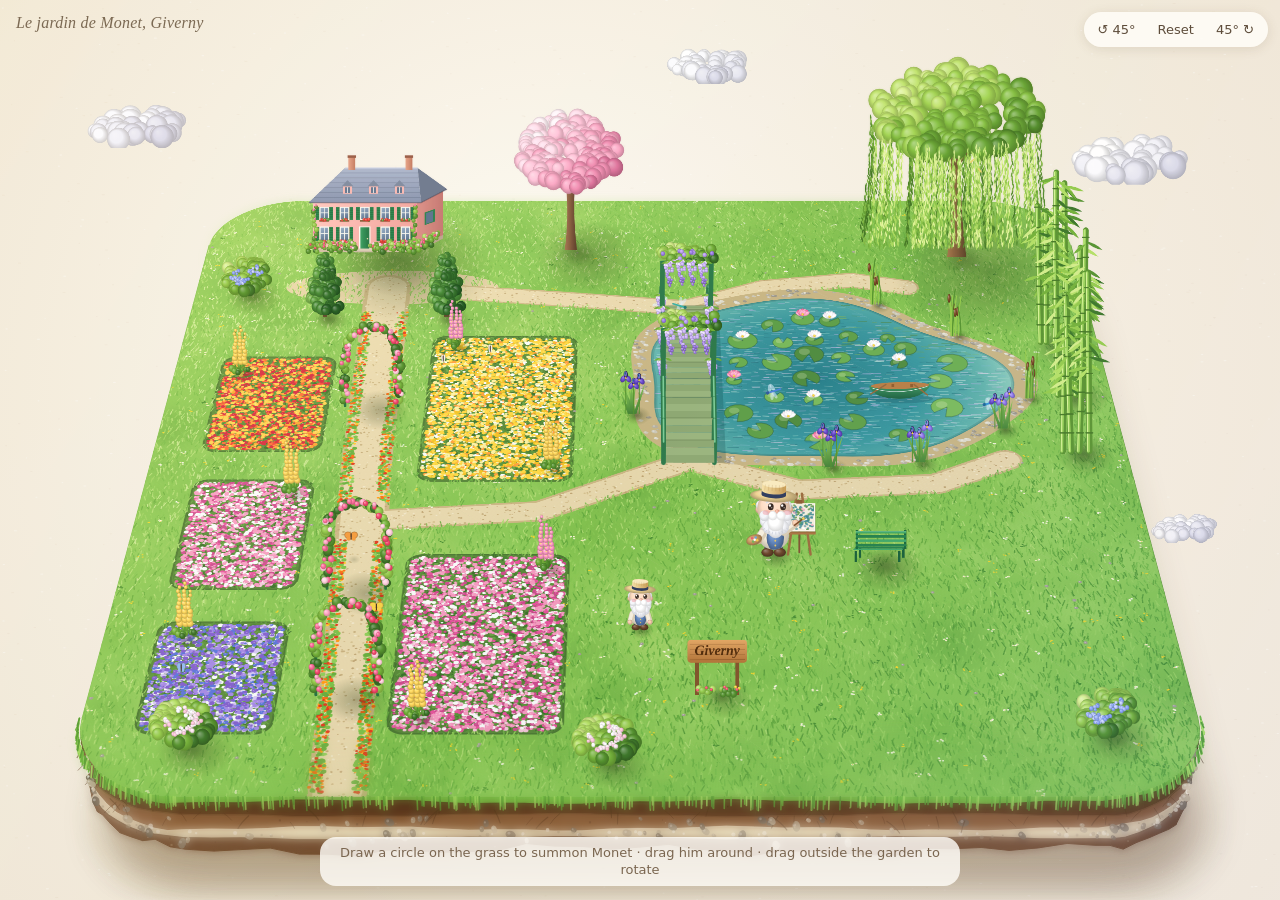
==== commit ed0ed4fc: "Blend the garden into the blog's background The embedded garden now paints the page's own background" ====
--- a/static/garden/index.html
+++ b/static/garden/index.html
@@ -63,8 +63,16 @@
 if (EMBED) document.documentElement.classList.add('embed');
 // inside the blog, follow the blog's light/dark theme
 const parentDark = () => { try { if (window.parent === window) return false; const t = window.parent.document.documentElement.dataset.theme; return t === 'dark' || (t !== 'light' && matchMedia('(prefers-color-scheme: dark)').matches); } catch (e) { return false; } };
-let DARK = EMBED && parentDark();
-if (EMBED) try { new MutationObserver(() => { const d = parentDark(); if (d !== DARK) { DARK = d; renderBg(); } }).observe(window.parent.document.documentElement, { attributes: true, attributeFilter: ['data-theme'] }); matchMedia('(prefers-color-scheme: dark)').addEventListener('change', () => { DARK = parentDark(); renderBg(); }); } catch (e) { }
+let DARK = EMBED && parentDark(), parentBgCache = null;
+function parentBg() {
+  if (!EMBED) return null;
+  try {
+    const d = window.parent.document, cs = e => getComputedStyle(e).backgroundColor, clear = c => !c || c === 'transparent' || /rgba\(.*,\s*0\)$/.test(c);
+    let c = cs(d.body); if (clear(c)) c = cs(d.documentElement);
+    return clear(c) ? null : c;
+  } catch (e) { return null; }
+}
+if (EMBED) try { new MutationObserver(() => { DARK = parentDark(); requestAnimationFrame(() => { renderBg(); setTimeout(renderBg, 350); }); }).observe(window.parent.document.documentElement, { attributes: true, attributeFilter: ['data-theme'] }); matchMedia('(prefers-color-scheme: dark)').addEventListener('change', () => { DARK = parentDark(); requestAnimationFrame(renderBg); }); } catch (e) { }
 if (gated) { document.documentElement.classList.add('gated'); document.getElementById('c').style.touchAction = 'pan-y'; }
 const FILTER_OK = (() => { try { const c = mk(2, 2).getContext('2d'); c.filter = 'blur(1px)'; return c.filter === 'blur(1px)'; } catch (e) { return false; } })();
 
@@ -689,6 +697,8 @@
 }
 function renderBg() {
   const g = bgC.getContext('2d');
+  const pageBg = parentBgCache = parentBg();
+  if (pageBg) { g.fillStyle = pageBg; g.fillRect(0, 0, W, H); return; }  // blend into the blog page
   g.fillStyle = DARK ? '#2b2621' : '#f6efe2'; g.fillRect(0, 0, W, H);
   const rg = g.createRadialGradient(W * 0.4, H * 0.35, 0, W * 0.5, H * 0.5, Math.max(W, H) * 0.75);
   if (DARK) { rg.addColorStop(0, 'rgba(70,58,48,.9)'); rg.addColorStop(1, 'rgba(30,26,24,.6)'); }
@@ -1124,9 +1134,10 @@
   if (stroke) drawStroke(stroke, 1);
   for (let i = strokeFade.length - 1; i >= 0; i--) { const s = strokeFade[i]; s.a -= dt * 2.2; if (s.a <= 0) strokeFade.splice(i, 1); else drawStroke(s.pts, s.a); }
   // warm-to-cool light
-  ctx.globalCompositeOperation = 'soft-light';
+  if (!parentBgCache) ctx.globalCompositeOperation = 'soft-light';
+  else ctx.globalCompositeOperation = 'source-atop', ctx.globalAlpha = 0;
   const lg = ctx.createLinearGradient(0, 0, W, H); lg.addColorStop(0, 'rgba(255,196,120,.42)'); lg.addColorStop(0.5, 'rgba(255,255,255,0)'); lg.addColorStop(1, 'rgba(120,150,255,.38)');
-  ctx.fillStyle = lg; ctx.fillRect(0, 0, W, H); ctx.globalCompositeOperation = 'source-over';
+  ctx.fillStyle = lg; ctx.fillRect(0, 0, W, H); ctx.globalCompositeOperation = 'source-over'; ctx.globalAlpha = 1;
   if (DEBUG) { ctx.fillStyle = '#000'; ctx.font = `${12 * DPR}px monospace`; ctx.fillText(`${fps.toFixed(0)} fps · ${chars.length} Monets · ${gState}`, 10 * DPR, H - 10 * DPR); }
   window.__giverny = { fps, chars: chars.length, gState };
   requestAnimationFrame(frame);
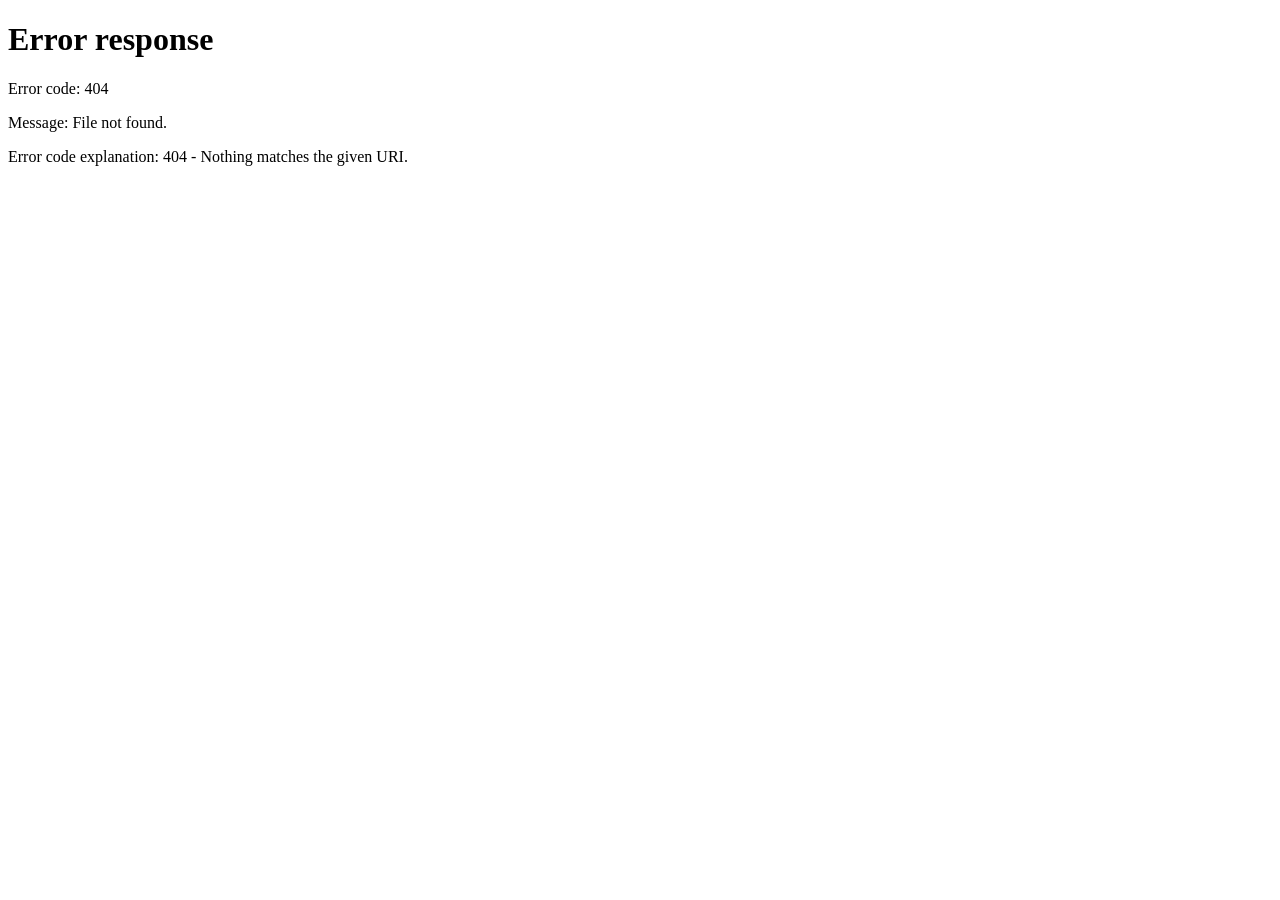
==== commit 9fa90c9f: "Put The Starry Night on the home page; move Giverny under Projects › Dioramas - New Projects › Diora" ====
--- a/static/garden/index.html
+++ b/static/garden/index.html
@@ -2,1280 +2,10 @@
 <html lang="en">
 <head>
 <meta charset="utf-8">
-<meta name="viewport" content="width=device-width,initial-scale=1,maximum-scale=1,user-scalable=no">
-<title>Monet's Garden at Giverny</title>
-<style>
-  html,body{margin:0;height:100%;background:#f6efe2;overflow:hidden;font-family:Georgia,'Times New Roman',serif;-webkit-user-select:none;user-select:none}
-  #c{display:block;width:100%;height:100%;touch-action:none;cursor:crosshair;outline:none}
-  #tools{position:absolute;top:12px;right:12px;display:flex;gap:2px;align-items:center;background:rgba(255,253,248,.88);padding:4px;border-radius:999px;box-shadow:0 2px 12px rgba(90,70,40,.13)}
-  #tools button{border:0;background:transparent;font:13px/1 system-ui,-apple-system,sans-serif;color:#5d4c3a;padding:7px 10px;border-radius:999px;cursor:pointer;white-space:nowrap}
-  #tools button:hover{background:#f1e6d3}
-  #tools #del{display:none;color:#b24a3c}
-  #title{position:absolute;left:16px;top:14px;color:#6f5c45;font-style:italic;font-size:16px;letter-spacing:.2px;pointer-events:none;opacity:.9}
-  #hint{position:absolute;left:50%;bottom:14px;transform:translateX(-50%);color:#7a6650;font:13px/1.35 system-ui,-apple-system,sans-serif;background:rgba(255,253,248,.82);padding:7px 14px;border-radius:16px;pointer-events:none;transition:opacity .8s;text-align:center;max-width:calc(100% - 32px);box-sizing:border-box}
-  #toast{position:absolute;left:50%;top:58px;transform:translateX(-50%) translateY(-6px);color:#fff;font:14px/1.3 system-ui,-apple-system,sans-serif;background:rgba(92,72,52,.88);padding:8px 16px;border-radius:999px;pointer-events:none;opacity:0;transition:opacity .25s,transform .25s;white-space:nowrap}
-  #toast.on{opacity:1;transform:translateX(-50%) translateY(0)}
-  html.embed #title{display:none}
-  #play{position:absolute;inset:0;display:none;align-items:flex-end;justify-content:center;padding-bottom:18px;background:transparent;border:0;cursor:pointer;-webkit-tap-highlight-color:transparent}
-  #play span{font:600 14px/1 system-ui,-apple-system,sans-serif;color:#fff;background:rgba(92,72,52,.85);padding:10px 18px;border-radius:999px;box-shadow:0 4px 14px rgba(60,40,20,.2)}
-  html.gated #play{display:flex}
-  html.gated #hint{display:none}
-  @media (max-width:520px){#title{font-size:14px;top:58px;left:50%;transform:translateX(-50%);white-space:nowrap}#toast{top:96px}}
-</style>
+<title>Monet's Garden at Giverny has moved</title>
+<link rel="canonical" href="/projects/dioramas/giverny/">
+<meta http-equiv="refresh" content="0; url=/projects/dioramas/giverny/">
+<script>location.replace('/projects/dioramas/giverny/' + location.search + location.hash);</script>
 </head>
-<body>
-<canvas id="c" tabindex="0" aria-label="Monet's garden at Giverny. Draw a circle on open ground to summon a little Monet."></canvas>
-<div id="title">Le jardin de Monet, Giverny</div>
-<div id="tools">
-  <button id="rl" title="Rotate left 45°">↺ 45°</button>
-  <button id="rs" title="Reset view">Reset</button>
-  <button id="rr" title="Rotate right 45°">45° ↻</button>
-  <button id="del" title="Remove selected Monet">Remove</button>
-</div>
-<div id="hint">Draw a circle on the grass to summon Monet · drag him around · drag outside the garden to rotate</div>
-<div id="toast"></div>
-<button id="play" aria-label="Tap to play with the garden"><span>Tap to play</span></button>
-<script>
-(() => {
-'use strict';
-
-// ---------------------------------------------------------------- utils
-const cv = document.getElementById('c'), ctx = cv.getContext('2d');
-const mk = (w, h) => { const c = document.createElement('canvas'); c.width = Math.max(1, Math.ceil(w)); c.height = Math.max(1, Math.ceil(h)); return c; };
-function mulberry(a) { return function () { a |= 0; a = a + 0x6D2B79F5 | 0; let t = Math.imul(a ^ a >>> 15, 1 | a); t = t + Math.imul(t ^ t >>> 7, 61 | t) ^ t; return ((t ^ t >>> 14) >>> 0) / 4294967296; }; }
-let rnd = mulberry(20260);
-const rr = (a, b) => a + (b - a) * rnd();
-const clamp = (x, a, b) => x < a ? a : x > b ? b : x;
-const lerp = (a, b, t) => a + (b - a) * t;
-const smooth = (a, b, x) => { const t = clamp((x - a) / (b - a), 0, 1); return t * t * (3 - 2 * t); };
-const easeOutBack = t => { const c1 = 1.9, c3 = c1 + 1; return 1 + c3 * Math.pow(t - 1, 3) + c1 * Math.pow(t - 1, 2); };
-const hexC = {};
-function h2r(h) { if (hexC[h]) return hexC[h]; const s = h.replace('#', ''); return (hexC[h] = [parseInt(s.slice(0, 2), 16), parseInt(s.slice(2, 4), 16), parseInt(s.slice(4, 6), 16)]); }
-const rgbs = (c, a) => a === undefined ? `rgb(${c[0] | 0},${c[1] | 0},${c[2] | 0})` : `rgba(${c[0] | 0},${c[1] | 0},${c[2] | 0},${a})`;
-function shade(h, amt) { const c = h2r(h); return rgbs(amt >= 0 ? c.map(v => v + (255 - v) * amt) : c.map(v => v * (1 + amt))); }
-const hexA = (h, a) => rgbs(h2r(h), a);
-function poly(g, pts) { g.beginPath(); g.moveTo(pts[0][0], pts[0][1]); for (let i = 1; i < pts.length; i++) g.lineTo(pts[i][0], pts[i][1]); g.closePath(); }
-function rrect(g, x, y, w, h, r) { g.beginPath(); g.moveTo(x + r, y); g.arcTo(x + w, y, x + w, y + h, r); g.arcTo(x + w, y + h, x, y + h, r); g.arcTo(x, y + h, x, y, r); g.arcTo(x, y, x + w, y, r); g.closePath(); }
-const EMBED = /(^|[?&])embed\b/.test(location.search);
-const COARSE = window.matchMedia && matchMedia('(pointer: coarse)').matches;
-const CALM = window.matchMedia && matchMedia('(prefers-reduced-motion: reduce)').matches;
-let gated = EMBED && COARSE, awake = !CALM, visible = true;
-if (EMBED) document.documentElement.classList.add('embed');
-// inside the blog, follow the blog's light/dark theme
-const parentDark = () => { try { if (window.parent === window) return false; const t = window.parent.document.documentElement.dataset.theme; return t === 'dark' || (t !== 'light' && matchMedia('(prefers-color-scheme: dark)').matches); } catch (e) { return false; } };
-let DARK = EMBED && parentDark(), parentBgCache = null;
-function parentBg() {
-  if (!EMBED) return null;
-  try {
-    const d = window.parent.document, cs = e => getComputedStyle(e).backgroundColor, clear = c => !c || c === 'transparent' || /rgba\(.*,\s*0\)$/.test(c);
-    let c = cs(d.body); if (clear(c)) c = cs(d.documentElement);
-    return clear(c) ? null : c;
-  } catch (e) { return null; }
-}
-if (EMBED) try { new MutationObserver(() => { DARK = parentDark(); requestAnimationFrame(() => { renderBg(); setTimeout(renderBg, 350); }); }).observe(window.parent.document.documentElement, { attributes: true, attributeFilter: ['data-theme'] }); matchMedia('(prefers-color-scheme: dark)').addEventListener('change', () => { DARK = parentDark(); requestAnimationFrame(renderBg); }); } catch (e) { }
-if (gated) { document.documentElement.classList.add('gated'); document.getElementById('c').style.touchAction = 'pan-y'; }
-const FILTER_OK = (() => { try { const c = mk(2, 2).getContext('2d'); c.filter = 'blur(1px)'; return c.filter === 'blur(1px)'; } catch (e) { return false; } })();
-
-// spheres lit from upper-left
-function sph(g, x, y, r, col, hl = 0.38, dk = 0.3) {
-  const gr = g.createRadialGradient(x - r * 0.38, y - r * 0.42, r * 0.06, x, y, r * 1.04);
-  gr.addColorStop(0, shade(col, hl)); gr.addColorStop(0.5, col); gr.addColorStop(1, shade(col, -dk));
-  g.fillStyle = gr; g.beginPath(); g.arc(x, y, r, 0, 6.2832); g.fill();
-}
-function ell(g, x, y, rx, ry, col, hl, dk, rot = 0) { g.save(); g.translate(x, y); if (rot) g.rotate(rot); g.scale(1, ry / rx); sph(g, 0, 0, rx, col, hl, dk); g.restore(); }
-function bumpy(g, cx, cy, rx, ry, n, cols, r0, r1, R) {
-  const pts = [];
-  for (let i = 0; i < n; i++) {
-    const a = R() * 6.2832, d = Math.sqrt(R());
-    const x = cx + Math.cos(a) * d * rx, y = cy + Math.sin(a) * d * ry;
-    const s = ((x - cx) / rx + (y - cy) / ry) * 0.5;
-    const idx = clamp(Math.floor((s * 0.5 + 0.5) * cols.length + (R() - 0.5) * 1.6), 0, cols.length - 1);
-    pts.push([x, y, lerp(r0, r1, R()), cols[idx]]);
-  }
-  pts.sort((a, b) => a[1] - b[1]);
-  for (const p of pts) sph(g, p[0], p[1], p[2], p[3], 0.32, 0.22);
-}
-function leaf(g, x, y, len, wid, ang, col) {
-  g.save(); g.translate(x, y); g.rotate(ang); g.fillStyle = col;
-  g.beginPath(); g.moveTo(0, 0); g.quadraticCurveTo(len * 0.5, -wid, len, 0); g.quadraticCurveTo(len * 0.5, wid, 0, 0); g.fill(); g.restore();
-}
-
-// ---------------------------------------------------------------- garden layout (u,v in [0,1], v=0 back, v=1 front)
-const CR = 0.1;
-function rrSDF(u, v) {
-  const qx = Math.abs(u - 0.5) - (0.5 - CR), qy = Math.abs(v - 0.5) - (0.5 - CR);
-  return Math.hypot(Math.max(qx, 0), Math.max(qy, 0)) + Math.min(Math.max(qx, qy), 0) - CR;
-}
-const PC = { u: 0.69, v: 0.37, rx: 0.19, ry: 0.15 };
-const pondR = a => 1 + 0.07 * Math.sin(3 * a + 1) + 0.04 * Math.sin(5 * a + 2.2) + 0.03 * Math.sin(2 * a + 0.5);
-function pondSDF(u, v) { const dx = (u - PC.u) / PC.rx, dy = (v - PC.v) / PC.ry; return Math.hypot(dx, dy) / pondR(Math.atan2(dy, dx)) - 1; }
-const isWater = (u, v) => pondSDF(u, v) < 0;
-function pondPt(a, s) { const r = pondR(a) * s; return [PC.u + Math.cos(a) * PC.rx * r, PC.v + Math.sin(a) * PC.ry * r]; }
-
-const BR = { u: 0.55, hw: 0.026, v0: 0, v1: 0, H: 0.085, RH: 0.05, N: 12 };
-(() => { let w0 = -1, w1 = -1; for (let v = 0.05; v < 0.75; v += 0.002) if (isWater(BR.u, v)) { if (w0 < 0) w0 = v; w1 = v; } BR.v0 = w0 - 0.032; BR.v1 = w1 + 0.032; })();
-const onBridge = (u, v) => Math.abs(u - BR.u) < BR.hw * 0.8 && v > BR.v0 && v < BR.v1;
-function bridgeHt(v) { const t = (v - BR.v0) / (BR.v1 - BR.v0); return t <= 0 || t >= 1 ? 0 : BR.H * Math.sin(Math.PI * t); }
-
-const PATHS = [
-  { pts: [[0.215, 0.19], [0.22, 0.5], [0.232, 0.8], [0.238, 0.995]], w: 0.05 },
-  { pts: [[0.23, 0.615], [0.4, 0.6], [BR.u, BR.v1 - 0.004], [0.66, 0.565], [0.8, 0.555], [0.875, 0.515]], w: 0.032 },
-  { pts: [[0.29, 0.2], [0.42, 0.215], [BR.u, BR.v0 + 0.004], [0.64, 0.19], [0.74, 0.175], [0.8, 0.19]], w: 0.03 },
-];
-function segDist(px, py, ax, ay, bx, by) { const dx = bx - ax, dy = by - ay; const t = clamp(((px - ax) * dx + (py - ay) * dy) / (dx * dx + dy * dy), 0, 1); return Math.hypot(px - ax - dx * t, py - ay - dy * t); }
-function pathSDF(u, v) { let m = 9; for (const p of PATHS) for (let i = 0; i < p.pts.length - 1; i++) { const a = p.pts[i], b = p.pts[i + 1]; m = Math.min(m, segDist(u, v, a[0], a[1], b[0], b[1]) - p.w / 2); } return m; }
-const BEDS = [
-  { u0: 0.05, u1: 0.17, v0: 0.33, v1: 0.5, pal: 0 }, { u0: 0.05, u1: 0.17, v0: 0.55, v1: 0.72, pal: 1 }, { u0: 0.05, u1: 0.17, v0: 0.77, v1: 0.92, pal: 2 },
-  { u0: 0.275, u1: 0.43, v0: 0.29, v1: 0.55, pal: 3 }, { u0: 0.275, u1: 0.43, v0: 0.67, v1: 0.92, pal: 1 },
-];
-function bedSDF(b, u, v) { const r = 0.016, cx = (b.u0 + b.u1) / 2, cy = (b.v0 + b.v1) / 2; const qx = Math.abs(u - cx) - ((b.u1 - b.u0) / 2 - r), qy = Math.abs(v - cy) - ((b.v1 - b.v0) / 2 - r); return Math.hypot(Math.max(qx, 0), Math.max(qy, 0)) + Math.min(Math.max(qx, qy), 0) - r; }
-// zones: 0 out, 1 lawn, 2 path, 3 bed, 4 water
-function zoneAt(u, v) { if (rrSDF(u, v) > 0) return 0; if (pondSDF(u, v) < 0) return 4; for (const b of BEDS) if (bedSDF(b, u, v) < 0) return 3; if (pathSDF(u, v) < 0) return 2; return 1; }
-
-// ---------------------------------------------------------------- sprite art (units: 1 = 1/1000 of the platform width; origin = ground contact)
-const GREENS = ['#cfe58f', '#b3d86f', '#95c457', '#77ab45', '#5b8f3a', '#447433'];
-const ART = {
-  house(g, R) {
-    const x0 = -78, x1 = 42, fh = 56, bx = 30, by = -15;
-    let gr = g.createLinearGradient(x1, 0, x1 + bx, 0); gr.addColorStop(0, '#d18e88'); gr.addColorStop(1, '#bb7872');
-    g.fillStyle = gr; poly(g, [[x1, 0], [x1 + bx, by], [x1 + bx, by - fh], [x1, -fh]]); g.fill();
-    gr = g.createLinearGradient(x0, -fh, x1, 0); gr.addColorStop(0, '#f8c4bd'); gr.addColorStop(1, '#e49d97');
-    g.fillStyle = gr; g.fillRect(x0, -fh, x1 - x0, fh);
-    g.fillStyle = '#cdbba6'; g.fillRect(x0, -4, x1 - x0, 4); g.fillStyle = '#b5a38f'; poly(g, [[x1, 0], [x1 + bx, by], [x1 + bx, by - 4], [x1, -4]]); g.fill();
-    // side window
-    g.fillStyle = '#2f7d4f'; poly(g, [[x1 + 9, -30], [x1 + 21, -34], [x1 + 21, -48], [x1 + 9, -44]]); g.fill();
-    g.fillStyle = '#5d7088'; poly(g, [[x1 + 11, -31.5], [x1 + 19, -34.2], [x1 + 19, -46], [x1 + 11, -43.4]]); g.fill();
-    // windows + door
-    const win = (cx, top, h) => {
-      g.fillStyle = '#2f7d4f'; g.fillRect(cx - 10, top, 4.2, h); g.fillRect(cx + 5.8, top, 4.2, h);
-      g.strokeStyle = 'rgba(20,60,35,.45)'; g.lineWidth = 0.5;
-      for (let y = top + 2; y < top + h; y += 2) { g.beginPath(); g.moveTo(cx - 10, y); g.lineTo(cx - 5.8, y); g.moveTo(cx + 5.8, y); g.lineTo(cx + 10, y); g.stroke(); }
-      g.fillStyle = '#fffaf0'; g.fillRect(cx - 5.4, top - 0.5, 10.8, h + 1);
-      const gg = g.createLinearGradient(cx - 4, top, cx + 4, top + h); gg.addColorStop(0, '#94abc1'); gg.addColorStop(1, '#4f6580');
-      g.fillStyle = gg; g.fillRect(cx - 4.2, top + 0.8, 8.4, h - 1.6);
-      g.fillStyle = '#fffaf0'; g.fillRect(cx - 0.45, top + 0.8, 0.9, h - 1.6); g.fillRect(cx - 4.2, top + h * 0.42, 8.4, 0.8);
-      // geranium box
-      g.fillStyle = '#7a5a3c'; g.fillRect(cx - 5.6, top + h, 11.2, 2.2);
-      for (let i = 0; i < 7; i++) sph(g, cx - 5 + R() * 10, top + h - 0.6 + R() * 1.4, 1.3 + R() * 0.6, R() < 0.7 ? '#e0453c' : '#5f9b45', 0.4, 0.25);
-    };
-    const n = 5, sp = (x1 - x0 - 26) / (n - 1);
-    for (let row = 0; row < 2; row++) for (let i = 0; i < n; i++) {
-      const cx = x0 + 13 + i * sp;
-      if (row === 1 && i === 2) {
-        g.fillStyle = '#fffaf0'; g.fillRect(cx - 6.5, -28.5, 13, 25);
-        const dg = g.createLinearGradient(cx - 5, 0, cx + 5, 0); dg.addColorStop(0, '#3f9663'); dg.addColorStop(1, '#2a6e45');
-        g.fillStyle = dg; g.fillRect(cx - 5.2, -27.5, 10.4, 23.5);
-        g.fillStyle = '#e8d9b0'; g.beginPath(); g.arc(cx + 3, -15, 0.9, 0, 6.3); g.fill();
-        g.fillStyle = '#d8cbb8'; g.fillRect(cx - 9, -4, 18, 2.5); g.fillStyle = '#c4b6a2'; g.fillRect(cx - 11, -1.6, 22, 1.8);
-      } else win(cx, row ? -28 : -50, row ? 16 : 14);
-    }
-    // roof (hipped)
-    const e = 5, rh = 30;
-    const eL = [x0 - e, -fh + 1], eR = [x1 + e, -fh + 1], eBR = [x1 + bx + e, by - fh + 1], eBL = [x0 + bx - e, by - fh + 1];
-    const P = [x0 + 22 + bx / 2, -fh - rh + by / 2], Q = [x1 - 14 + bx / 2, -fh - rh + by / 2];
-    g.fillStyle = '#7c8699'; poly(g, [eL, P, eBL]); g.fill();
-    g.fillStyle = '#6c768a'; poly(g, [eR, eBR, Q]); g.fill();
-    gr = g.createLinearGradient(0, P[1], 0, eL[1]); gr.addColorStop(0, '#aab3c6'); gr.addColorStop(1, '#8691a7');
-    g.fillStyle = gr; poly(g, [eL, eR, Q, P]); g.fill();
-    g.strokeStyle = 'rgba(55,65,85,.28)'; g.lineWidth = 0.7;
-    for (let i = 1; i < 7; i++) { const t = i / 7; g.beginPath(); g.moveTo(lerp(eL[0], P[0], t), lerp(eL[1], P[1], t)); g.lineTo(lerp(eR[0], Q[0], t), lerp(eR[1], Q[1], t)); g.stroke(); }
-    g.strokeStyle = 'rgba(40,40,55,.35)'; g.lineWidth = 1.4; g.beginPath(); g.moveTo(eL[0], eL[1]); g.lineTo(eR[0], eR[1]); g.lineTo(eBR[0], eBR[1]); g.stroke();
-    g.strokeStyle = '#c9d0de'; g.lineWidth = 1.2; g.beginPath(); g.moveTo(P[0], P[1]); g.lineTo(Q[0], Q[1]); g.stroke();
-    // dormers
-    for (const dx of [-38, -8, 22]) {
-      const cx = dx, by2 = -fh - 9;
-      g.fillStyle = '#f2b7b0'; g.fillRect(cx - 5, by2 - 9, 10, 9);
-      g.fillStyle = '#7c8699'; poly(g, [[cx - 7, by2 - 8], [cx + 7, by2 - 8], [cx, by2 - 15]]); g.fill();
-      g.fillStyle = '#5d7088'; g.fillRect(cx - 3, by2 - 7, 6, 6.5); g.fillStyle = '#fffaf0'; g.fillRect(cx - 0.4, by2 - 7, 0.8, 6.5);
-    }
-    // chimneys
-    for (const [cx, cy] of [[P[0] + 8, P[1]], [Q[0] - 10, Q[1]]]) {
-      const cg = g.createLinearGradient(cx - 4, 0, cx + 4, 0); cg.addColorStop(0, '#dca08a'); cg.addColorStop(1, '#b77763');
-      g.fillStyle = cg; g.fillRect(cx - 4, cy - 13, 8, 15); g.fillStyle = '#8e5a4a'; g.fillRect(cx - 5, cy - 14, 10, 2.5);
-    }
-    // climbing roses / ivy along the base and up the walls
-    for (let x = x0 - 2; x < x1 + bx; x += 9) {
-      const yb = x > x1 ? by * (x - x1) / bx : 0;
-      if (Math.abs(x - (x0 + 13 + 2 * sp)) < 10) continue;
-      bumpy(g, x, yb - 6, 7, 6, 9, GREENS.slice(1), 2.2, 3.6, R);
-      for (let i = 0; i < 4; i++) sph(g, x - 5 + R() * 10, yb - 3 - R() * 9, 1.4, ['#f07aa0', '#e8506f', '#ffd0dc'][R() * 3 | 0], 0.45, 0.2);
-    }
-    for (const vx of [x0 + 2, x1 - 3]) for (let y = -10; y > -fh + 4; y -= 5) { sph(g, vx + (R() - 0.5) * 4, y, 2.2 + R(), GREENS[2 + (R() * 3 | 0)], 0.3, 0.2); if (R() < 0.4) sph(g, vx + (R() - 0.5) * 5, y - 2, 1.3, '#f07aa0', 0.4, 0.2); }
-  },
-  willow(g, R) {
-    let gr = g.createLinearGradient(-10, 0, 10, 0); gr.addColorStop(0, '#9b7650'); gr.addColorStop(1, '#5e4630');
-    g.fillStyle = gr; g.beginPath(); g.moveTo(-11, 0); g.quadraticCurveTo(-4, -50, -9, -105); g.lineTo(5, -108); g.quadraticCurveTo(4, -50, 11, 0); g.closePath(); g.fill();
-    g.strokeStyle = '#6e5238'; g.lineCap = 'round';
-    for (const [x, y, w] of [[-55, -140, 5], [48, -138, 5], [-20, -165, 4], [20, -160, 4]]) { g.lineWidth = w; g.beginPath(); g.moveTo(-2, -100); g.quadraticCurveTo(x * 0.4, -125, x, y); g.stroke(); }
-    const strands = (n, cols, front) => {
-      for (let i = 0; i < n; i++) {
-        const x = (R() * 2 - 1) * 100, edge = Math.sqrt(Math.max(0, 1 - (x / 105) ** 2));
-        const y0 = -155 + (front ? 30 : -10) * edge + R() * 20, len = 70 + R() * 70 * edge + 30;
-        const curl = (x / 100) * (8 + R() * 10);
-        for (let s = 0; s < len; s += 4.2) {
-          const t = s / len, px = x + curl * t * t, py = y0 + s;
-          if (py > -14) break;
-          leaf(g, px, py, 7, 1.7, Math.PI / 2 + (R() - 0.5) * 0.7 + curl * 0.01, cols[clamp(Math.floor(R() * cols.length * (0.6 + t * 0.6)), 0, cols.length - 1)]);
-        }
-      }
-    };
-    strands(55, ['#88b350', '#6f9d42', '#5b8838', '#4b7531'], false);
-    bumpy(g, 0, -160, 95, 48, 150, ['#d9eb9a', '#c2df7c', '#a6cf62', '#8abb50', '#6fa142', '#5a8a38'], 8, 14, R);
-    strands(80, ['#e3f0a6', '#c8e284', '#acd36a', '#90c056', '#76a948'], true);
-  },
-  cherry(g, R) {
-    let gr = g.createLinearGradient(-6, 0, 6, 0); gr.addColorStop(0, '#9a7254'); gr.addColorStop(1, '#5e4331');
-    g.fillStyle = gr; g.beginPath(); g.moveTo(-7, 0); g.quadraticCurveTo(-2, -40, -6, -75); g.lineTo(5, -75); g.quadraticCurveTo(2, -40, 7, 0); g.fill();
-    g.strokeStyle = '#6a4c37'; g.lineWidth = 3.5; g.lineCap = 'round';
-    g.beginPath(); g.moveTo(-2, -70); g.lineTo(-28, -95); g.moveTo(1, -70); g.lineTo(26, -98); g.stroke();
-    bumpy(g, 0, -108, 58, 40, 150, ['#fff1f5', '#fddbe6', '#f8c2d4', '#f0a7c0', '#e48dad', '#d27699'], 6.5, 11, R);
-  },
-  bamboo(g, R) {
-    const canes = [];
-    for (let i = 0; i < 4; i++) canes.push({ x: -15 + i * 9.5 + (R() - 0.5) * 4, h: 125 + R() * 55, lean: (R() - 0.5) * 12 });
-    canes.sort((a, b) => a.h - b.h);
-    for (const c of canes) {
-      const top = [c.x + c.lean, -c.h];
-      g.lineCap = 'round';
-      g.strokeStyle = '#5f8f3a'; g.lineWidth = 6.2; g.beginPath(); g.moveTo(c.x, 0); g.lineTo(top[0], top[1]); g.stroke();
-      g.strokeStyle = '#9ccb63'; g.lineWidth = 3; g.beginPath(); g.moveTo(c.x - 1.2, 0); g.lineTo(top[0] - 1.2, top[1]); g.stroke();
-      g.strokeStyle = '#d4ec9c'; g.lineWidth = 0.9; g.beginPath(); g.moveTo(c.x - 1.8, 0); g.lineTo(top[0] - 1.8, top[1]); g.stroke();
-      g.strokeStyle = '#4b7530'; g.lineWidth = 1.4;
-      for (let s = 18; s < c.h; s += 18 + R() * 4) { const t = s / c.h, x = c.x + c.lean * t; g.beginPath(); g.moveTo(x - 3.4, -s); g.lineTo(x + 3.4, -s); g.stroke(); }
-      for (let i = 0; i < 16; i++) {
-        const t = 0.45 + R() * 0.57, x = c.x + c.lean * Math.min(t, 1), y = -c.h * Math.min(t, 1.02);
-        const side = R() < 0.5 ? -1 : 1, a = side < 0 ? Math.PI - (0.2 + R() * 0.7) : 0.2 + R() * 0.7;
-        leaf(g, x, y, 16 + R() * 8, 3.4, a, GREENS[clamp(Math.floor(R() * 4 + (side > 0 ? 1.5 : 0)), 0, 5)]);
-      }
-    }
-  },
-  yew(g, R) {
-    g.fillStyle = '#5e4632'; g.fillRect(-2.5, -8, 5, 8);
-    const cols = ['#7fb35a', '#5f9a48', '#4a843d', '#386d33', '#2b5a2b'];
-    bumpy(g, 0, -16, 19, 11, 40, cols, 4, 6.5, R); bumpy(g, 0, -33, 16, 10, 34, cols, 3.8, 6, R);
-    bumpy(g, 0, -48, 12, 8, 24, cols, 3.4, 5.4, R); bumpy(g, 0, -60, 7, 6, 12, cols, 3, 4.6, R);
-  },
-  rosearch(g, R) {
-    g.strokeStyle = '#2f6f45'; g.lineWidth = 2.6; g.lineCap = 'round';
-    g.beginPath(); g.moveTo(-28, 0); g.lineTo(-28, -52); g.arc(0, -52, 28, Math.PI, 0); g.lineTo(28, 0); g.stroke();
-    const pts = [];
-    for (let y = -6; y > -52; y -= 4) { pts.push([-28, y]); pts.push([28, y]); }
-    for (let a = Math.PI; a <= Math.PI * 2 + 0.01; a += 0.13) pts.push([Math.cos(a) * 28, -52 + Math.sin(a) * 28]);
-    for (const [x, y] of pts) { sph(g, x + (R() - 0.5) * 6, y + (R() - 0.5) * 5, 3.2 + R() * 2.2, GREENS[2 + (R() * 4 | 0)], 0.3, 0.22); }
-    for (const [x, y] of pts) if (R() < 0.75) sph(g, x + (R() - 0.5) * 8, y + (R() - 0.5) * 6, 2 + R() * 1.4, ['#f6a5c0', '#ee6f97', '#e24c6b', '#ffd3df'][R() * 4 | 0], 0.45, 0.22);
-  },
-  holly(g, R) {
-    bumpy(g, 0, -5, 9, 5, 10, GREENS.slice(2), 2.5, 4, R);
-    const col = ['#f39cc0', '#ffffff', '#c23a5e', '#f7d36a'][R() * 4 | 0];
-    for (let s = 0; s < 3; s++) {
-      const x = (s - 1) * 4.5 + (R() - 0.5) * 2, h = 38 + R() * 18;
-      g.strokeStyle = '#5b8f3a'; g.lineWidth = 1.4; g.beginPath(); g.moveTo(x, -4); g.lineTo(x, -h); g.stroke();
-      for (let y = -12; y > -h; y -= 3.6) { const r = 3.1 * (1 - (-y) / (h * 1.25)) + 0.9; sph(g, x + (R() - 0.5) * 2, y, r, col, 0.4, 0.25); if (r > 2.2) { g.fillStyle = '#f6e27a'; g.beginPath(); g.arc(x - 0.4, y - 0.3, 0.6, 0, 6.3); g.fill(); } }
-    }
-  },
-  iris(g, R) {
-    for (let i = 0; i < 10; i++) {
-      const a = -Math.PI / 2 + (R() - 0.5) * 0.9, l = 24 + R() * 14, x = (R() - 0.5) * 8;
-      const gr = g.createLinearGradient(x, 0, x, -l); gr.addColorStop(0, '#4c8040'); gr.addColorStop(1, '#8fc263');
-      g.fillStyle = gr; g.beginPath(); g.moveTo(x - 1.5, 0); g.quadraticCurveTo(x + Math.cos(a) * l * 0.5 - 1.5, -l * 0.5, x + Math.cos(a) * l, Math.sin(a) * l); g.quadraticCurveTo(x + Math.cos(a) * l * 0.5 + 1.5, -l * 0.5, x + 1.5, 0); g.fill();
-    }
-    for (let i = 0; i < 3; i++) {
-      const x = (i - 1) * 7 + (R() - 0.5) * 3, y = -28 - R() * 10;
-      g.strokeStyle = '#5b8f3a'; g.lineWidth = 1; g.beginPath(); g.moveTo(x, 0); g.lineTo(x, y); g.stroke();
-      const c = R() < 0.6 ? '#6b4fc2' : '#8f7ae0';
-      ell(g, x - 2.8, y + 2, 2.6, 3.8, c, 0.35, 0.3, 0.6); ell(g, x + 2.8, y + 2, 2.6, 3.8, c, 0.35, 0.3, -0.6);
-      ell(g, x, y - 2.5, 2.1, 3.6, shade(c, 0.2), 0.35, 0.25);
-      g.fillStyle = '#f5d24a'; g.beginPath(); g.arc(x, y + 1, 0.9, 0, 6.3); g.fill();
-    }
-  },
-  reeds(g, R) {
-    g.lineCap = 'round';
-    for (let i = 0; i < 12; i++) {
-      const x = (R() - 0.5) * 14, h = 26 + R() * 24, bend = (R() - 0.5) * 8;
-      g.strokeStyle = GREENS[2 + (R() * 3 | 0)]; g.lineWidth = 1.2;
-      g.beginPath(); g.moveTo(x, 0); g.quadraticCurveTo(x, -h * 0.6, x + bend, -h); g.stroke();
-      if (i % 3 === 0) ell(g, x + bend * 0.95, -h + 4, 1.7, 4.8, '#7a4f2f', 0.35, 0.3);
-    }
-  },
-  bench(g) {
-    const G = '#2f7d4f', L = '#4aa16b';
-    g.fillStyle = shade(G, -0.25); for (const x of [-22, 20]) { g.fillRect(x, -10, 2.4, 10); g.fillRect(x + 4, -13, 2.4, 9); }
-    for (let i = 0; i < 3; i++) { g.fillStyle = i === 0 ? L : G; poly(g, [[-24 + i * 1.6, -11 - i * 1.6], [24 + i * 1.6, -11 - i * 1.6], [25.5 + i * 1.6, -12.4 - i * 1.6], [-22.5 + i * 1.6, -12.4 - i * 1.6]]); g.fill(); }
-    g.fillStyle = shade(G, -0.2); g.fillRect(-21, -30, 2.2, 18); g.fillRect(26, -30, 2.2, 18);
-    for (let i = 0; i < 4; i++) { g.fillStyle = i % 2 ? G : L; g.fillRect(-21, -29 + i * 4, 49, 2.4); }
-    g.fillStyle = 'rgba(255,255,255,.25)'; g.fillRect(-21, -29, 49, 0.7);
-  },
-  boat(g) {
-    g.fillStyle = 'rgba(30,70,80,.25)'; g.beginPath(); g.ellipse(2, 3, 34, 5, 0, 0, 6.3); g.fill();
-    const gr = g.createLinearGradient(0, -14, 0, 2); gr.addColorStop(0, '#4f9c6c'); gr.addColorStop(1, '#2a6446');
-    g.fillStyle = gr; g.beginPath(); g.moveTo(-32, -10); g.quadraticCurveTo(-26, 3, 0, 3); g.quadraticCurveTo(26, 3, 34, -12); g.lineTo(-32, -10); g.fill();
-    g.fillStyle = '#b07f4e'; g.beginPath(); g.ellipse(1, -11, 31, 3.6, -0.02, 0, 6.3); g.fill();
-    g.fillStyle = '#8a5e36'; g.fillRect(-8, -12.5, 3, 3); g.fillRect(12, -12.5, 3, 3);
-    g.strokeStyle = '#8e6a44'; g.lineWidth = 1.6; g.lineCap = 'round'; g.beginPath(); g.moveTo(-14, -12); g.lineTo(-30, -2); g.moveTo(16, -12); g.lineTo(30, -1); g.stroke();
-    g.strokeStyle = '#e6eef0'; g.lineWidth = 0.6; g.beginPath(); g.moveTo(-28, -8); g.quadraticCurveTo(0, 0, 30, -10); g.stroke();
-  },
-  sign(g, R) {
-    g.fillStyle = '#7b5532'; g.fillRect(-20, -34, 3.5, 34); g.fillRect(16.5, -34, 3.5, 34);
-    const gr = g.createLinearGradient(0, -48, 0, -28); gr.addColorStop(0, '#d8a46a'); gr.addColorStop(1, '#a8723f');
-    g.fillStyle = gr; rrect(g, -27, -48, 54, 20, 3); g.fill();
-    g.strokeStyle = 'rgba(90,55,25,.35)'; g.lineWidth = 0.6; for (let y = -44; y < -29; y += 4.5) { g.beginPath(); g.moveTo(-25, y); g.lineTo(25, y + (R() - 0.5)); g.stroke(); }
-    g.fillStyle = '#4e2f15'; g.font = 'italic 600 12.5px Georgia, serif'; g.textAlign = 'center'; g.textBaseline = 'middle'; g.fillText('Giverny', 0, -37.5);
-    bumpy(g, 0, -3, 22, 4, 14, GREENS.slice(1), 2.2, 3.4, R);
-    for (let i = 0; i < 8; i++) sph(g, -20 + R() * 40, -4 - R() * 3, 1.3, ['#ffffff', '#f7d34a', '#e85c6f'][R() * 3 | 0], 0.4, 0.2);
-  },
-  bush(g, R) {
-    bumpy(g, 0, -18, 26, 17, 80, GREENS, 4.5, 7.5, R);
-    const fc = R() < 0.5 ? ['#a7b7f0', '#8aa0ea', '#c3cdf6'] : ['#ffffff', '#fbe8f0', '#f6c6d8'];
-    for (let i = 0; i < 9; i++) { const a = R() * 6.3, d = Math.sqrt(R()); bumpy(g, Math.cos(a) * d * 18, -20 + Math.sin(a) * d * 11, 4, 3.4, 7, fc, 1.4, 2, R); }
-  },
-  wisteria(g, R) {
-    for (let i = 0; i < 9; i++) { const y = i * 3, w = 5.5 * (1 - i / 11); for (let j = 0; j < 3; j++) sph(g, (R() - 0.5) * w * 2, y + R() * 2, 2.1 - i * 0.1, ['#e7dcfa', '#c9b4f0', '#a98ce0', '#8d6fcf'][clamp((i / 3 | 0) + (R() * 2 | 0), 0, 3)], 0.35, 0.25); }
-    for (let i = 0; i < 4; i++) leaf(g, (R() - 0.5) * 8, -1, 7, 2, (R() < 0.5 ? 0.4 : Math.PI - 0.4), GREENS[2 + (R() * 3 | 0)]);
-  },
-  canopy(g, R) {
-    bumpy(g, 0, -6, 34, 9, 46, GREENS, 3.5, 6, R);
-    for (let i = 0; i < 14; i++) sph(g, (R() - 0.5) * 60, -6 + (R() - 0.3) * 12, 2.4, ['#d9c9f6', '#b79fe8', '#9a7fdb'][R() * 3 | 0], 0.35, 0.25);
-  },
-  lilyP(g) { lily(g, '#f7a8c6', '#e7709c'); },
-  lilyW(g) { lily(g, '#ffffff', '#efe6f0'); },
-  cloud(g, R) { bumpy(g, 0, -22, 58, 18, 46, ['#ffffff', '#fbfbfe', '#f1f1f8', '#e5e5f1', '#d8d8e8'], 8, 15, R); },
-};
-function lily(g, c1, c2) {
-  for (let i = 0; i < 7; i++) { const a = -Math.PI / 2 + (i - 3) * 0.38; ell(g, Math.cos(a) * 3.2, -3 + Math.sin(a) * 2.2, 1.6, 3.3, i % 2 ? c2 : c1, 0.35, 0.18, a + Math.PI / 2); }
-  for (let i = 0; i < 4; i++) { const a = -Math.PI / 2 + (i - 1.5) * 0.45; ell(g, Math.cos(a) * 1.6, -3.6 + Math.sin(a) * 1.2, 1.2, 2.6, c1, 0.4, 0.15, a + Math.PI / 2); }
-  sph(g, 0, -3.5, 1, '#f6d34a', 0.4, 0.2);
-}
-
-const PR = 2;  // sprite pixels per art unit
-function blurCopy(src, px) {
-  const pad = Math.ceil(px * 2), out = mk(src.width + pad * 2, src.height + pad * 2), g = out.getContext('2d');
-  if (FILTER_OK) { g.filter = `blur(${px}px)`; g.drawImage(src, pad, pad); }
-  else { const f = Math.max(2, px), s = mk(out.width / f, out.height / f), sg = s.getContext('2d'); sg.drawImage(src, pad / f, pad / f, src.width / f, src.height / f); g.imageSmoothingQuality = 'high'; g.drawImage(s, 0, 0, out.width, out.height); }
-  return { c: out, pad };
-}
-function makeSprite(name, w, h, seed, opt = {}) {
-  const pad = 10, cw = Math.ceil(w * PR + pad * 2), ch = Math.ceil(h * PR + pad * 2);
-  const c = mk(cw, ch), g = c.getContext('2d');
-  const ax = cw / 2, ay = opt.top ? pad : opt.mid ? ch / 2 : ch - pad - (opt.below || 0) * PR;
-  g.translate(ax, ay); g.scale(PR, PR); ART[name](g, mulberry(seed));
-  const d = g.getImageData(0, 0, cw, ch).data;
-  let x0 = cw, y0 = ch, x1 = 0, y1 = 0;
-  for (let y = 0; y < ch; y++) for (let x = 0; x < cw; x++) if (d[(y * cw + x) * 4 + 3] > 4) { if (x < x0) x0 = x; if (x > x1) x1 = x; if (y < y0) y0 = y; if (y > y1) y1 = y; }
-  if (x1 < x0) { x0 = y0 = 0; x1 = y1 = 1; }
-  const out = mk(x1 - x0 + 3, y1 - y0 + 3), og = out.getContext('2d');
-  if (FILTER_OK && !opt.nograde) og.filter = 'saturate(1.12) contrast(1.05)';
-  og.drawImage(c, -x0 + 1, -y0 + 1);
-  const b = opt.noblur ? null : blurCopy(out, 2.6);
-  return { img: out, blur: b, ax: ax - x0 + 1, ay: ay - y0 + 1, h };
-}
-
-// ---------------------------------------------------------------- scene objects
-const SPR = {};
-function buildSprites() {
-  const defs = [
-    ['house', 'house', 180, 125, 1], ['willow', 'willow', 250, 240, 2], ['cherry', 'cherry', 140, 160, 3],
-    ['bamboo0', 'bamboo', 80, 200, 4], ['bamboo1', 'bamboo', 80, 200, 5], ['bamboo2', 'bamboo', 80, 200, 6],
-    ['yew', 'yew', 50, 72, 7], ['rosearch0', 'rosearch', 80, 92, 8], ['rosearch1', 'rosearch', 80, 92, 9],
-    ['holly0', 'holly', 30, 62, 10], ['holly1', 'holly', 30, 62, 11], ['holly2', 'holly', 30, 62, 12],
-    ['iris0', 'iris', 40, 46, 13], ['iris1', 'iris', 40, 46, 14], ['reeds0', 'reeds', 40, 52, 15], ['reeds1', 'reeds', 40, 52, 16],
-    ['bench', 'bench', 64, 34, 17], ['sign', 'sign', 64, 52, 18], ['bush0', 'bush', 64, 44, 19], ['bush1', 'bush', 64, 44, 20],
-  ];
-  for (const [k, n, w, h, s] of defs) SPR[k] = makeSprite(n, w, h, s);
-  SPR.boat = makeSprite('boat', 76, 22, 21, { below: 6 });
-  SPR.wisteria = makeSprite('wisteria', 16, 30, 22, { top: true, noblur: true });
-  SPR.canopy = makeSprite('canopy', 74, 26, 23, { noblur: true });
-  SPR.lilyP = makeSprite('lilyP', 10, 8, 24, { noblur: true });
-  SPR.lilyW = makeSprite('lilyW', 10, 8, 25, { noblur: true });
-  for (let i = 0; i < 3; i++) SPR['cloud' + i] = makeSprite('cloud', 140, 52, 30 + i, { noblur: true, nograde: true });
-}
-
-// placed objects: sprite, u, v, footprint radius (obstacle), shadow radius
-const OBJS = [];
-function place(spr, u, v, fr, sh, extra) { OBJS.push(Object.assign({ spr, u, v, fr, sh }, extra || {})); }
-function layout() {
-  place('house', 0.2, 0.115, 0.085, 0.1);
-  place('yew', 0.15, 0.25, 0.017, 0.02); place('yew', 0.285, 0.25, 0.017, 0.02);
-  place('cherry', 0.42, 0.11, 0.03, 0.06);
-  place('willow', 0.865, 0.125, 0.035, 0.11);
-  place('bamboo0', 0.952, 0.3, 0.024, 0.03); place('bamboo1', 0.958, 0.4, 0.024, 0.03); place('bamboo2', 0.95, 0.5, 0.024, 0.03);
-  for (const [v, s] of [[0.42, 'rosearch0'], [0.72, 'rosearch1'], [0.87, 'rosearch0']]) {
-    const u = v < 0.8 ? lerp(0.22, 0.232, (v - 0.5) / 0.3) : lerp(0.232, 0.238, (v - 0.8) / 0.2);
-    place(s, u, v, 0, 0.03, { posts: [[u - 0.028, v], [u + 0.028, v]] });
-  }
-  place('bench', 0.73, 0.68, 0.026, 0.035);
-  place('boat', 0.775, 0.4, 0, 0, { boat: true });
-  place('sign', 0.57, 0.87, 0.014, 0.025);
-  place('bush0', 0.095, 0.935, 0.026, 0.035); place('bush1', 0.915, 0.92, 0.026, 0.035); place('bush0', 0.47, 0.955, 0.022, 0.03); place('bush1', 0.055, 0.2, 0.024, 0.032);
-  place('holly0', 0.07, 0.36, 0, 0.012); place('holly1', 0.15, 0.57, 0, 0.012); place('holly2', 0.3, 0.31, 0, 0.012); place('holly1', 0.41, 0.53, 0, 0.012);
-  place('holly0', 0.075, 0.79, 0, 0.012); place('holly2', 0.41, 0.69, 0, 0.012); place('holly0', 0.3, 0.9, 0, 0.012);
-  let i = 0;
-  for (const a of [2.15, 2.75, 1.1, 1.55, 4.3, 0.55]) { const [u, v] = pondPt(a, 1.13); if (Math.abs(u - BR.u) < 0.05 || pathSDF(u, v) < 0.004) continue; place('iris' + (i++ % 2), u, v, 0.012, 0.014); }
-  for (const a of [3.7, 5.1, 0.2, 4.75, 5.7]) { const [u, v] = pondPt(a, 1.1); if (Math.abs(u - BR.u) < 0.05 || pathSDF(u, v) < 0.004) continue; place('reeds' + (i++ % 2), u, v, 0.01, 0.012); }
-}
-const OBST = [];
-function buildObstacles() { for (const o of OBJS) { if (o.fr > 0) OBST.push({ u: o.u, v: o.v, r: o.fr }); if (o.posts) for (const p of o.posts) OBST.push({ u: p[0], v: p[1], r: 0.008 }); } }
-function standable(u, v, r = 0.01) {
-  if (rrSDF(u, v) > -0.028 - r * 0.5) return false;
-  if (onBridge(u, v)) return true;
-  if (pondSDF(u, v) < 0.09) return false;
-  for (const b of BEDS) if (bedSDF(b, u, v) < r * 0.3) return false;
-  for (const o of OBST) { const dx = u - o.u, dy = v - o.v, m = o.r + r; if (dx * dx + dy * dy < m * m) return false; }
-  return true;
-}
-function nearestStandable(u, v, r) {
-  if (standable(u, v, r)) return [u, v];
-  for (let rad = 0.008; rad < 0.7; rad += 0.008) {
-    const n = Math.ceil(rad * 140) + 8, a0 = rnd() * 6.28;
-    for (let i = 0; i < n; i++) { const a = a0 + i / n * 6.2832, x = u + Math.cos(a) * rad, y = v + Math.sin(a) * rad; if (standable(x, y, r)) return [x, y]; }
-  }
-  return [0.65, 0.8];
-}
-
-// ---------------------------------------------------------------- ground texture (painted once)
-const TEX = 1536;
-const tex = mk(TEX, TEX), tg = tex.getContext('2d');
-let texData = null;
-function paintTexture() {
-  const R = mulberry(77), S = TEX;
-  tg.fillStyle = '#8dc55b'; tg.fillRect(0, 0, S, S);
-  const mot = ['#76b24b', '#a1d16a', '#85bf54', '#b4d977', '#68a444', '#a7d06c', '#94c85e'];
-  for (let i = 0; i < 520; i++) {
-    const x = R() * S, y = R() * S, r = 18 + R() * 90, c = mot[R() * mot.length | 0];
-    const gr = tg.createRadialGradient(x, y, 0, x, y, r); gr.addColorStop(0, hexA(c, 0.4)); gr.addColorStop(1, hexA(c, 0));
-    tg.fillStyle = gr; tg.fillRect(x - r, y - r, r * 2, r * 2);
-  }
-  // terrace in front of the house
-  tg.fillStyle = '#e3d1a8'; tg.beginPath(); tg.ellipse(0.22 * S, 0.19 * S, 0.12 * S, 0.035 * S, 0, 0, 6.3); tg.fill();
-  // paths
-  tg.lineCap = 'round'; tg.lineJoin = 'round';
-  for (const pass of [0, 1]) for (const p of PATHS) {
-    tg.strokeStyle = pass ? '#ead9b2' : '#cdb789'; tg.lineWidth = p.w * S * (pass ? 0.86 : 1.04);
-    tg.beginPath(); tg.moveTo(p.pts[0][0] * S, p.pts[0][1] * S); for (const q of p.pts.slice(1)) tg.lineTo(q[0] * S, q[1] * S); tg.stroke();
-  }
-  // bed soil
-  for (const b of BEDS) {
-    tg.fillStyle = '#4c7434'; rrect(tg, b.u0 * S - 3, b.v0 * S - 3, (b.u1 - b.u0) * S + 6, (b.v1 - b.v0) * S + 6, 0.016 * S); tg.fill();
-    tg.fillStyle = '#5a843c'; rrect(tg, b.u0 * S, b.v0 * S, (b.u1 - b.u0) * S, (b.v1 - b.v0) * S, 0.016 * S); tg.fill();
-  }
-  // brush strokes, batched by colour
-  const buckets = new Map();
-  const add = (col, x, y, x2, y2) => { let p = buckets.get(col); if (!p) { p = { line: new Path2D(), dot: new Path2D() }; buckets.set(col, p); } p.line.moveTo(x, y); p.line.lineTo(x2, y2); };
-  const dot = (col, x, y, r) => { let p = buckets.get(col); if (!p) { p = { line: new Path2D(), dot: new Path2D() }; buckets.set(col, p); } p.dot.moveTo(x + r, y); p.dot.arc(x, y, r, 0, 6.2832); };
-  const LAWN = ['#5b973d', '#6aa845', '#79b74f', '#8bc45a', '#9ecf67', '#b5db7c', '#cbe696'];
-  const GRAV = ['#d6c194', '#e9d9b3', '#c7af82', '#f3e8cc', '#bfa478'];
-  const BEDG = ['#3d6c2c', '#4c7f35', '#5d9140', '#6ea34b'];
-  for (let i = 0; i < 46000; i++) {
-    const u = R(), v = R(), z = zoneAt(u, v); if (z === 0 || z === 4) continue;
-    const x = u * S, y = v * S;
-    if (z === 1) {
-      const li = clamp(Math.floor(R() * 4.6 + (1 - (u + v) / 2) * 2.6), 0, 6), a = -Math.PI / 2 + (R() - 0.5) * 0.9, l = 5 + R() * 8;
-      add(LAWN[li], x, y, x + Math.cos(a) * l, y + Math.sin(a) * l);
-    } else if (z === 2) { if (R() < 0.6) dot(GRAV[R() * 5 | 0], x, y, 0.8 + R() * 1.3); }
-    else { const a = -Math.PI / 2 + (R() - 0.5) * 1.6, l = 4 + R() * 6; add(BEDG[R() * 4 | 0], x, y, x + Math.cos(a) * l, y + Math.sin(a) * l); }
-  }
-  // flower bed dabs (Clos Normand)
-  const PALS = [['#e8423a', '#f26b3a', '#f7a33c', '#ffd25a', '#c9283a'], ['#f39cc0', '#e0569a', '#ffffff', '#f7c9dd', '#c74a8a'], ['#7d5bc4', '#a387e0', '#5a6fd1', '#d6c8f2', '#ffffff'], ['#ffd84d', '#fff3a8', '#ff9f43', '#ffffff', '#f2c230']];
-  for (const b of BEDS) {
-    const n = (b.u1 - b.u0) * (b.v1 - b.v0) * S * S / 14;
-    for (let i = 0; i < n; i++) {
-      const u = lerp(b.u0, b.u1, R()), v = lerp(b.v0, b.v1, R()); if (bedSDF(b, u, v) > -0.003) continue;
-      if (R() < 0.32) dot(BEDG[R() * 4 | 0], u * S, v * S, 2 + R() * 2.4);
-      else { const c = PALS[b.pal][R() * 5 | 0]; dot(c, u * S, v * S, 1.8 + R() * 2.2); if (R() < 0.3) dot(shade(c, 0.5), u * S - 0.8, v * S - 0.8, 0.8); }
-    }
-  }
-  // nasturtiums spilling over the Grande Allée
-  const al = PATHS[0];
-  for (let i = 0; i < 2600; i++) {
-    const t = R(), seg = Math.min(al.pts.length - 2, Math.floor(t * (al.pts.length - 1))), lt = t * (al.pts.length - 1) - seg;
-    const a = al.pts[seg], b = al.pts[seg + 1], u = lerp(a[0], b[0], lt), v = lerp(a[1], b[1], lt);
-    if (v < 0.24 || Math.abs(v - 0.615) < 0.03) continue;
-    const side = R() < 0.5 ? -1 : 1, off = (al.w / 2 - 0.004 + (R() - 0.65) * 0.012) * side;
-    const x = (u + off) * S, y = v * S;
-    if (R() < 0.55) dot(['#7fbf4f', '#6aab43', '#93cd60'][R() * 3 | 0], x, y, 2.2 + R() * 1.8);
-    else dot(['#f26b1d', '#ff9a1f', '#ffc93a', '#d9381e'][R() * 4 | 0], x, y, 1.6 + R() * 1.4);
-  }
-  // lawn accents: daisies, buttercups, clover, pebbles
-  for (let i = 0; i < 900; i++) {
-    const u = R(), v = R(); if (zoneAt(u, v) !== 1) continue;
-    const x = u * S, y = v * S, t = R();
-    if (t < 0.45) { for (let k = 0; k < 3; k++) { const px = x + (R() - 0.5) * 10, py = y + (R() - 0.5) * 7; dot('#ffffff', px, py, 1.6); dot('#f4cf3a', px, py, 0.6); } }
-    else if (t < 0.75) { for (let k = 0; k < 3; k++) dot('#f7d73a', x + (R() - 0.5) * 9, y + (R() - 0.5) * 7, 1.3); }
-    else if (t < 0.9) { for (let k = 0; k < 5; k++) dot('#4d8a36', x + (R() - 0.5) * 8, y + (R() - 0.5) * 6, 1.4); }
-    else { dot('#a39d93', x, y, 2 + R()); dot('#d7d2c8', x - 0.6, y - 0.7, 0.9); }
-  }
-  for (const [col, p] of buckets) { tg.strokeStyle = col; tg.lineWidth = 1.7; tg.lineCap = 'round'; tg.stroke(p.line); tg.fillStyle = col; tg.fill(p.dot); }
-  // pond
-  const pondPath = s => { const p = new Path2D(); for (let i = 0; i <= 120; i++) { const [u, v] = pondPt(i / 120 * 6.2832, s); i ? p.lineTo(u * S, v * S) : p.moveTo(u * S, v * S); } p.closePath(); return p; };
-  tg.fillStyle = '#c9b689'; tg.fill(pondPath(1.12));
-  for (let i = 0; i < 340; i++) { const a = R() * 6.2832, [u, v] = pondPt(a, 1.03 + R() * 0.08); const r = 2.2 + R() * 3.5; const c = ['#b8b0a2', '#cfc8ba', '#9d968a', '#e2dccf'][R() * 4 | 0]; tg.fillStyle = c; tg.beginPath(); tg.ellipse(u * S, v * S, r, r * 0.75, R(), 0, 6.3); tg.fill(); tg.fillStyle = 'rgba(255,255,255,.35)'; tg.beginPath(); tg.arc(u * S - r * 0.3, v * S - r * 0.3, r * 0.35, 0, 6.3); tg.fill(); }
-  const wp = pondPath(1);
-  const wg = tg.createRadialGradient(PC.u * S, PC.v * S, 0, PC.u * S, PC.v * S, PC.rx * S * 1.1);
-  wg.addColorStop(0, '#2b7a86'); wg.addColorStop(0.55, '#3f949b'); wg.addColorStop(0.85, '#68b2ac'); wg.addColorStop(1, '#93cbbf');
-  tg.fillStyle = wg; tg.fill(wp);
-  tg.save(); tg.clip(wp);
-  for (let i = 0; i < 2600; i++) {
-    const u = PC.u + (R() - 0.5) * PC.rx * 2.3, v = PC.v + (R() - 0.5) * PC.ry * 2.3; if (pondSDF(u, v) > -0.02) continue;
-    let c = ['#b8b2e2', '#a6dad3', '#2a6b78', '#cfe8e2', '#7fb7c9', '#e9d7ef'][R() * 6 | 0];
-    if (u > 0.72 && v < 0.33 && R() < 0.6) c = ['#6e9e52', '#86b35d', '#4f7e3d'][R() * 3 | 0];
-    tg.strokeStyle = hexA(c, 0.32 + R() * 0.25); tg.lineWidth = 1.4 + R() * 1.4; const l = 5 + R() * 12;
-    tg.beginPath(); tg.moveTo(u * S - l / 2, v * S); tg.lineTo(u * S + l / 2, v * S + (R() - 0.5) * 1.5); tg.stroke();
-  }
-  tg.lineWidth = 10; tg.strokeStyle = 'rgba(20,60,60,.16)'; tg.stroke(wp); tg.lineWidth = 4; tg.strokeStyle = 'rgba(20,60,60,.18)'; tg.stroke(wp);
-  tg.restore();
-  // soft light: brighter upper-left
-  const lg = tg.createLinearGradient(0, 0, S, S); lg.addColorStop(0, 'rgba(255,250,210,.13)'); lg.addColorStop(1, 'rgba(10,50,60,.08)');
-  tg.fillStyle = lg; tg.fillRect(0, 0, S, S);
-  // clip to the rounded square
-  tg.globalCompositeOperation = 'destination-in'; tg.fillStyle = '#000'; rrect(tg, 0, 0, S, S, CR * S); tg.fill(); tg.globalCompositeOperation = 'source-over';
-  texData = tg.getImageData(0, 0, S, S).data;
-}
-function texColor(u, v) { const x = clamp(u * TEX | 0, 0, TEX - 1), y = clamp(v * TEX | 0, 0, TEX - 1), i = (y * TEX + x) * 4; return [texData[i], texData[i + 1], texData[i + 2]]; }
-
-// ---------------------------------------------------------------- platform perimeter & cross-section detail
-const T = 0.13;  // platform thickness in world units
-const PERIM = [];
-(() => {
-  const c = CR, raw = [];
-  for (const [cx, cy, a0] of [[1 - c, 1 - c, 0], [c, 1 - c, Math.PI / 2], [c, c, Math.PI], [1 - c, c, Math.PI * 1.5]])
-    for (let i = 0; i <= 12; i++) { const a = a0 + i / 12 * Math.PI / 2; raw.push({ u: cx + Math.cos(a) * c, v: cy + Math.sin(a) * c, nx: Math.cos(a), nv: Math.sin(a) }); }
-  for (let i = 0; i < raw.length; i++) {
-    const a = raw[i], b = raw[(i + 1) % raw.length], d = Math.hypot(b.u - a.u, b.v - a.v), n = Math.max(1, Math.ceil(d / 0.025));
-    for (let k = 0; k < n; k++) { const t = k / n; PERIM.push({ u: lerp(a.u, b.u, t), v: lerp(a.v, b.v, t), nx: lerp(a.nx, b.nx, t), nv: lerp(a.nv, b.nv, t) }); }
-  }
-  PERIM.forEach((p, k) => { p.bn = 0.07 * Math.sin(k * 0.37) + 0.05 * Math.sin(k * 1.31 + 1) + 0.03 * Math.sin(k * 2.7); p.w = Math.sin(k * 0.45) * 0.035 + Math.sin(k * 1.7) * 0.015; });
-})();
-const LAY = [{ d: 0, c: '#79b44c' }, { d: 0.1, c: '#583a22' }, { d: 0.34, c: '#86603f' }, { d: 0.6, c: '#e2d5b8' }, { d: 0.78, c: '#735339' }];
-const SPECKS = [];
-(() => {
-  const R = mulberry(5), n = PERIM.length;
-  for (let i = 0; i < 900; i++) {
-    const k = R() * n, t = R();
-    let type, d;
-    if (t < 0.3) { type = 'pebble'; d = 0.4 + R() * 0.5; }
-    else if (t < 0.5) { type = 'root'; d = 0.16 + R() * 0.3; }
-    else if (t < 0.78) { type = 'chalk'; d = 0.64 + R() * 0.15; }
-    else { type = 'grain'; d = 0.15 + R() * 0.8; }
-    SPECKS.push({ k, d, type, s: 0.6 + R() * 0.9, a: R() * 6.28, c: R() });
-  }
-})();
-
-// ---------------------------------------------------------------- camera
-const cam = { yaw: 0, pitch: 0.72, S: 1, cx: 0, cy: 0, D: 5, cyw: 1, syw: 0, cp: 1, sp: 0 };
-const view = { yaw: 0, pitch: 0.64, yawT: 0, pitchT: 0.64 };
-const P0 = 0.72, PDEF = 0.64, PMIN = 0.32, PMAX = 1.22;
-function setTrig() { cam.cyw = Math.cos(cam.yaw); cam.syw = Math.sin(cam.yaw); cam.cp = Math.cos(cam.pitch); cam.sp = Math.sin(cam.pitch); }
-function projW(x, y, z, o) {
-  const x1 = x * cam.cyw - z * cam.syw, z1 = x * cam.syw + z * cam.cyw, dz = z1 * cam.cp + y * cam.sp, f = cam.D / (cam.D - dz);
-  o.x = cam.cx + cam.S * x1 * f; o.y = cam.cy + cam.S * (z1 * cam.sp - y * cam.cp) * f; o.f = f; o.d = dz; return o;
-}
-const projUV = (u, v, h, o) => projW((u - 0.5) * 2, h, (v - 0.5) * 2, o);
-function unproj(sx, sy) {
-  const a = (sx - cam.cx) / cam.S, b = (sy - cam.cy) / cam.S, z1 = b * cam.D / (cam.sp * cam.D + b * cam.cp), f = cam.D / (cam.D - z1 * cam.cp), x1 = a / f;
-  return { u: (cam.cyw * x1 + cam.syw * z1) / 2 + 0.5, v: (-cam.syw * x1 + cam.cyw * z1) / 2 + 0.5 };
-}
-const spriteVF = () => clamp(Math.pow(cam.cp / Math.cos(P0), 0.6), 0.55, 1.25);
-const PPR = f => cam.S * 0.002 * f;  // screen px per art unit at depth factor f
-function fit() {
-  setTrig(); cam.S = 1; cam.cx = 0; cam.cy = 0;
-  let x0 = 1e9, y0 = 1e9, x1 = -1e9, y1 = -1e9; const o = {};
-  const up = (x, y) => { if (x < x0) x0 = x; if (x > x1) x1 = x; if (y < y0) y0 = y; if (y > y1) y1 = y; };
-  for (const p of PERIM) { projUV(p.u, p.v, 0, o); up(o.x, o.y); projUV(p.u, p.v, -T * 1.12, o); up(o.x, o.y); }
-  const vf = spriteVF();
-  for (const ob of OBJS) { const s = SPR[ob.spr]; projUV(ob.u, ob.v, 0, o); const k = 0.002 * o.f / PR; up(o.x - s.ax * k, o.y - s.ay * k * vf); up(o.x + (s.img.width - s.ax) * k, o.y); }
-  projUV(BR.u, (BR.v0 + BR.v1) / 2, BR.H + 0.2, o); up(o.x, o.y);
-  const top = W < 560 * DPR && !EMBED ? 96 * DPR : 56 * DPR, bot = 44 * DPR, side = 16 * DPR;
-  const S = Math.min((W - side * 2) / (x1 - x0), (H - top - bot) / (y1 - y0));
-  cam.S = S; cam.cx = W / 2 - S * (x0 + x1) / 2; cam.cy = top + (H - top - bot) / 2 - S * (y0 + y1) / 2;
-}
-
-// ---------------------------------------------------------------- ground layer rendering
-let W = 0, H = 0, DPR = 1;
-let bgC = mk(1, 1), draftC = mk(1, 1), fullC = mk(1, 1), tmpC = mk(1, 1);
-function drawTri(g, img, x0, y0, x1, y1, x2, y2, u0, v0, u1, v1, u2, v2) {
-  const cx = (x0 + x1 + x2) / 3, cy = (y0 + y1 + y2) / 3, e = 0.8;
-  const ex = (x, y) => { const dx = x - cx, dy = y - cy, l = Math.hypot(dx, dy) || 1; return [x + dx / l * e, y + dy / l * e]; };
-  const a = ex(x0, y0), b = ex(x1, y1), c = ex(x2, y2);
-  const dl = u0 * v1 + v0 * u2 + u1 * v2 - v1 * u2 - v0 * u1 - u0 * v2; if (!dl) return;
-  const da = x0 * v1 + v0 * x2 + x1 * v2 - v1 * x2 - v0 * x1 - x0 * v2, db = u0 * x1 + x0 * u2 + u1 * x2 - x1 * u2 - x0 * u1 - u0 * x2;
-  const dc = u0 * v1 * x2 + v0 * x1 * u2 + x0 * u1 * v2 - x0 * v1 * u2 - v0 * u1 * x2 - u0 * x1 * v2;
-  const dd = y0 * v1 + v0 * y2 + y1 * v2 - v1 * y2 - v0 * y1 - y0 * v2, de = u0 * y1 + y0 * u2 + u1 * y2 - y1 * u2 - y0 * u1 - u0 * y2;
-  const df = u0 * v1 * y2 + v0 * y1 * u2 + y0 * u1 * v2 - y0 * v1 * u2 - v0 * u1 * y2 - u0 * y1 * v2;
-  g.save(); g.beginPath(); g.moveTo(a[0], a[1]); g.lineTo(b[0], b[1]); g.lineTo(c[0], c[1]); g.closePath(); g.clip();
-  g.transform(da / dl, dd / dl, db / dl, de / dl, dc / dl, df / dl); g.drawImage(img, 0, 0); g.restore();
-}
-function segFacing(k) { const a = PERIM[k], b = PERIM[(k + 1) % PERIM.length], nx = (a.nx + b.nx) / 2, nz = (a.nv + b.nv) / 2; return { z1: nx * cam.syw + nz * cam.cyw, x1: nx * cam.cyw - nz * cam.syw }; }
-function layerDepth(L, p) { if (L === 0) return 0; if (L >= LAY.length) return 1 + p.bn; return LAY[L].d + p.w * (L % 2 ? 1 : -0.7); }
-function renderGround(c, full) {
-  const g = c.getContext('2d'); g.setTransform(1, 0, 0, 1, 0, 0); g.clearRect(0, 0, W, H);
-  const o = {}, o2 = {}, o3 = {}, o4 = {}, n = PERIM.length, rs = cam.S / 450;
-  // soft drop shadow on the paper
-  g.save(); g.shadowColor = 'rgba(105,80,45,0.32)'; g.shadowBlur = (full ? 38 : 24) * rs; g.shadowOffsetX = 0.03 * cam.S; g.shadowOffsetY = 0.07 * cam.S + 20000;
-  g.beginPath(); PERIM.forEach((p, i) => { projUV(p.u, p.v, -T * 1.05, o); i ? g.lineTo(o.x, o.y - 20000) : g.moveTo(o.x, o.y - 20000); }); g.closePath(); g.fillStyle = '#000'; g.fill(); g.restore();
-  // cross-section layers
-  const facing = []; for (let k = 0; k < n; k++) facing.push(segFacing(k));
-  for (let L = 0; L < LAY.length; L++) {
-    for (let k = 0; k < n; k++) {
-      const fc = facing[k]; if (fc.z1 < -0.03) continue;
-      const a = PERIM[k], b = PERIM[(k + 1) % n];
-      const lit = 0.14 * (-fc.x1) + 0.05 * fc.z1 - 0.05;
-      g.fillStyle = shade(LAY[L].c, lit);
-      projUV(a.u, a.v, -T * layerDepth(L, a), o); projUV(b.u, b.v, -T * layerDepth(L, b), o2);
-      projUV(b.u, b.v, -T * layerDepth(L + 1, b), o3); projUV(a.u, a.v, -T * layerDepth(L + 1, a), o4);
-      g.beginPath(); g.moveTo(o.x, o.y); g.lineTo(o2.x, o2.y); g.lineTo(o3.x, o3.y); g.lineTo(o4.x, o4.y); g.closePath(); g.fill(); g.strokeStyle = g.fillStyle; g.lineWidth = 1; g.stroke();
-    }
-  }
-  // soft shading at the bottom and the layer seams
-  g.lineWidth = Math.max(1, 1.2 * rs);
-  for (let L = 1; L < LAY.length; L++) {
-    g.strokeStyle = L === 3 ? 'rgba(255,255,240,.25)' : 'rgba(40,25,10,.18)'; g.beginPath();
-    for (let k = 0; k < n; k++) { if (facing[k].z1 < -0.03) continue; const a = PERIM[k], b = PERIM[(k + 1) % n]; projUV(a.u, a.v, -T * layerDepth(L, a), o); projUV(b.u, b.v, -T * layerDepth(L, b), o2); g.moveTo(o.x, o.y); g.lineTo(o2.x, o2.y); }
-    g.stroke();
-  }
-  // cross-section specks: pebbles, roots, chalk, grains
-  const ppr0 = PPR(1);
-  for (const s of SPECKS) {
-    const k = Math.floor(s.k), fc = facing[k]; if (fc.z1 < 0.05) continue;
-    if (!full && s.c > 0.5) continue;
-    const a = PERIM[k], b = PERIM[(k + 1) % n], t = s.k - k, u = lerp(a.u, b.u, t), v = lerp(a.v, b.v, t);
-    projUV(u, v, -T * s.d * (1 + lerp(a.bn, b.bn, t) * 0.5), o); const sz = s.s * ppr0 * o.f;
-    if (s.type === 'pebble') { g.fillStyle = ['#b9ad97', '#8f8473', '#d2c7b2', '#6f6658'][s.c * 4 | 0]; g.beginPath(); g.ellipse(o.x, o.y, sz * 3.2, sz * 2.3, s.a * 0.3, 0, 6.3); g.fill(); g.fillStyle = 'rgba(255,255,255,.4)'; g.beginPath(); g.arc(o.x - sz, o.y - sz * 0.8, sz * 0.9, 0, 6.3); g.fill(); }
-    else if (s.type === 'root') { g.strokeStyle = 'rgba(70,45,25,.55)'; g.lineWidth = Math.max(0.8, sz * 0.7); g.beginPath(); g.moveTo(o.x, o.y); g.quadraticCurveTo(o.x + Math.cos(s.a) * sz * 6, o.y + sz * 4, o.x + Math.cos(s.a) * sz * 9, o.y + sz * 8); g.stroke(); }
-    else if (s.type === 'chalk') { g.fillStyle = s.c < 0.6 ? 'rgba(255,255,248,.75)' : 'rgba(160,150,130,.5)'; g.beginPath(); g.arc(o.x, o.y, sz * 1.4, 0, 6.3); g.fill(); }
-    else { g.fillStyle = s.c < 0.5 ? 'rgba(40,25,10,.3)' : 'rgba(255,240,210,.3)'; g.fillRect(o.x, o.y, sz * 1.3, sz * 1.3); }
-  }
-  // ground top (perspective texture mapping on a grid)
-  const N = full ? 18 : 8, G = [];
-  for (let j = 0; j <= N; j++) for (let i = 0; i <= N; i++) { const p = projUV(i / N, j / N, 0, {}); G.push(p); }
-  for (let j = 0; j < N; j++) for (let i = 0; i < N; i++) {
-    const u0 = i / N, v0 = j / N, u1 = (i + 1) / N, v1 = (j + 1) / N;
-    if (rrSDF(u0, v0) > 0.03 && rrSDF(u1, v0) > 0.03 && rrSDF(u0, v1) > 0.03 && rrSDF(u1, v1) > 0.03) continue;
-    const A = G[j * (N + 1) + i], B = G[j * (N + 1) + i + 1], C = G[(j + 1) * (N + 1) + i + 1], Dd = G[(j + 1) * (N + 1) + i];
-    drawTri(g, tex, A.x, A.y, B.x, B.y, C.x, C.y, u0 * TEX, v0 * TEX, u1 * TEX, v0 * TEX, u1 * TEX, v1 * TEX);
-    drawTri(g, tex, A.x, A.y, C.x, C.y, Dd.x, Dd.y, u0 * TEX, v0 * TEX, u1 * TEX, v1 * TEX, u0 * TEX, v1 * TEX);
-  }
-  // baked shadows of the static objects
-  const shadow = (u, v, r, a) => {
-    projUV(u, v, 0, o); const rx = r * 2 * cam.S * o.f, ry = rx * (0.35 + cam.sp * 0.6);
-    g.save(); g.translate(o.x + rx * 0.32, o.y + ry * 0.22); g.scale(1, ry / rx);
-    const gr = g.createRadialGradient(0, 0, 0, 0, 0, rx); gr.addColorStop(0, `rgba(40,55,25,${a})`); gr.addColorStop(0.55, `rgba(40,55,25,${a * 0.5})`); gr.addColorStop(1, 'rgba(40,55,25,0)');
-    g.fillStyle = gr; g.beginPath(); g.arc(0, 0, rx, 0, 6.3); g.fill(); g.restore();
-  };
-  for (const ob of OBJS) if (ob.sh) { shadow(ob.u, ob.v, ob.sh, 0.32); if (ob.fr) shadow(ob.u, ob.v, ob.fr * 0.7, 0.3); }
-  // bridge shadow on the water
-  g.fillStyle = 'rgba(15,55,60,.22)'; g.beginPath();
-  projUV(BR.u - BR.hw + 0.01, BR.v0, 0, o); g.moveTo(o.x, o.y); projUV(BR.u + BR.hw + 0.012, BR.v0, 0, o); g.lineTo(o.x, o.y);
-  projUV(BR.u + BR.hw + 0.012, BR.v1, 0, o); g.lineTo(o.x, o.y); projUV(BR.u - BR.hw + 0.01, BR.v1, 0, o); g.lineTo(o.x, o.y); g.fill();
-  // grass lip hanging over the edge
-  const R = mulberry(9); const bl = ['#8cc65a', '#6fae47', '#a7d46c', '#5b973d'];
-  for (let ci = 0; ci < bl.length; ci++) {
-    g.strokeStyle = bl[ci]; g.lineWidth = Math.max(1, 1.5 * rs); g.lineCap = 'round'; g.beginPath();
-    for (let k = 0; k < n; k++) {
-      if (facing[k].z1 < 0.02) { R(); R(); continue; }
-      const a = PERIM[k], b = PERIM[(k + 1) % n];
-      for (let q = 0; q < (full ? 7 : 3); q++) {
-        const t = R(), len = (0.06 + R() * 0.12) * T;
-        if (((q + k) % bl.length) !== ci) continue;
-        const u = lerp(a.u, b.u, t) + a.nx * 0.002, v = lerp(a.v, b.v, t) + a.nv * 0.002;
-        projUV(u, v, 0.004, o); projUV(u + a.nx * 0.003, v + a.nv * 0.003, -len, o2);
-        g.moveTo(o.x, o.y); g.lineTo(o2.x, o2.y);
-      }
-    }
-    g.stroke();
-  }
-  if (!full) return;
-  // colour grade + tilt-shift (only for the settled view)
-  const tg2 = tmpC.getContext('2d'); tg2.setTransform(1, 0, 0, 1, 0, 0); tg2.clearRect(0, 0, W, H);
-  if (FILTER_OK) { tg2.filter = 'saturate(1.12) contrast(1.05)'; tg2.drawImage(c, 0, 0); tg2.filter = 'none'; g.clearRect(0, 0, W, H); g.drawImage(tmpC, 0, 0); }
-  const blurPx = 2.6 * rs * 1.6;
-  tg2.clearRect(0, 0, W, H);
-  if (FILTER_OK) { tg2.filter = `blur(${blurPx}px)`; tg2.drawImage(c, 0, 0); tg2.filter = 'none'; }
-  else { const f = Math.max(2, blurPx), sm = mk(W / f, H / f); sm.getContext('2d').drawImage(c, 0, 0, sm.width, sm.height); tg2.imageSmoothingQuality = 'high'; tg2.drawImage(sm, 0, 0, W, H); }
-  const mg = tg2.createLinearGradient(0, 0, 0, H);
-  mg.addColorStop(0, 'rgba(0,0,0,1)'); mg.addColorStop(0.3, 'rgba(0,0,0,0)'); mg.addColorStop(0.8, 'rgba(0,0,0,0)'); mg.addColorStop(1, 'rgba(0,0,0,1)');
-  tg2.globalCompositeOperation = 'destination-in'; tg2.fillStyle = mg; tg2.fillRect(0, 0, W, H); tg2.globalCompositeOperation = 'source-over';
-  g.drawImage(tmpC, 0, 0);
-}
-function renderBg() {
-  const g = bgC.getContext('2d');
-  const pageBg = parentBgCache = parentBg();
-  if (pageBg) { g.fillStyle = pageBg; g.fillRect(0, 0, W, H); return; }  // blend into the blog page
-  g.fillStyle = DARK ? '#2b2621' : '#f6efe2'; g.fillRect(0, 0, W, H);
-  const rg = g.createRadialGradient(W * 0.4, H * 0.35, 0, W * 0.5, H * 0.5, Math.max(W, H) * 0.75);
-  if (DARK) { rg.addColorStop(0, 'rgba(70,58,48,.9)'); rg.addColorStop(1, 'rgba(30,26,24,.6)'); }
-  else { rg.addColorStop(0, 'rgba(255,252,244,.9)'); rg.addColorStop(1, 'rgba(230,218,196,.55)'); } g.fillStyle = rg; g.fillRect(0, 0, W, H);
-  const R = mulberry(3);
-  for (let i = 0; i < W * H / 900; i++) { g.fillStyle = R() < 0.5 ? 'rgba(150,120,80,.05)' : 'rgba(255,255,255,.35)'; g.fillRect(R() * W, R() * H, 1 + R() * 2 * DPR, DPR); }
-}
-
-// ---------------------------------------------------------------- Monet
-const chars = [];
-let selected = null;
-const PAINT_W = 56, PAINT_H = 42;
-class Monet {
-  constructor(u, v, size) {
-    this.u = u; this.v = v; this.hu = u; this.hv = v; this.homeR = 0.06; this.size = size; this.r = 0.011 * size;
-    this.state = 'spawn'; this.t = 0; this.st = 0; this.face = rnd() < 0.5 ? -1 : 1; this.walkPh = 0;
-    this.blinkT = rr(1, 4); this.blink = 0; this.speed = 0.04 * Math.sqrt(size); this.tu = u; this.tv = v;
-    this.sideT = 0; this.side = 1; this.seed = rnd() * 100; this.easel = false; this.pc = null; this.target = null;
-    this.lift = 0; this.hop = null; this.sx = 0; this.sy = 0; this.k = 1; this.h = 0;
-  }
-  setState(s, t) { this.state = s; this.t = t || 0; this.st = 0; if (s !== 'admire') this.easel = false; }
-  next() {
-    const r = rnd();
-    if (onBridge(this.u, this.v)) { if (r < 0.5) return this.setState('admire', rr(2, 4)); return this.walkRandom(); }
-    // small Monets follow bigger ones around
-    if (this.size < 0.85) {
-      let lead = null; for (const c of chars) if (c !== this && c.size > this.size + 0.15 && Math.hypot(c.u - this.u, c.v - this.v) < 0.35 && (!lead || c.size > lead.size)) lead = c;
-      if (lead && r < 0.5) { const a = rnd() * 6.28, tu = lead.u + Math.cos(a) * 0.04, tv = lead.v + Math.sin(a) * 0.04; if (standable(tu, tv, this.r)) { this.tu = tu; this.tv = tv; return this.setState('walk', 8); } }
-    }
-    if (r < 0.42) return this.walkRandom();
-    if (r < 0.64) return this.startPaint();
-    if (r < 0.8) return this.setState('admire', rr(2, 4));
-    if (r < 0.94) return this.setState('sit', rr(3, 6));
-    return this.setState('idle', rr(1, 2.5));
-  }
-  walkRandom() {
-    const R = Math.max(this.homeR * 1.2, 0.07) + 0.03;
-    for (let i = 0; i < 14; i++) {
-      const a = rnd() * 6.28, d = Math.sqrt(rnd()) * R, tu = this.hu + Math.cos(a) * d, tv = this.hv + Math.sin(a) * d;
-      if (!standable(tu, tv, this.r)) continue;
-      let ok = true; for (let s = 1; s <= 6; s++) { const t = s / 6; if (!standable(lerp(this.u, tu, t), lerp(this.v, tv, t), this.r * 0.7)) { ok = false; break; } }
-      if (ok) { this.tu = tu; this.tv = tv; return this.setState('walk', 10); }
-    }
-    this.setState('idle', 1);
-  }
-  startPaint() {
-    if (onBridge(this.u, this.v)) return this.setState('admire', 2);
-    // pick a view worth painting: the pond, the beds, the willow or the house
-    const cands = [{ u: PC.u, v: PC.v, k: 'pond' }, { u: PC.u - 0.05, v: PC.v + 0.06, k: 'pond' }, { u: 0.86, v: 0.2, k: 'willow' }, { u: 0.2, v: 0.12, k: 'house' }];
-    for (const b of BEDS) cands.push({ u: (b.u0 + b.u1) / 2, v: (b.v0 + b.v1) / 2, k: 'bed' });
-    cands.sort((a, b) => Math.hypot(a.u - this.u, a.v - this.v) - Math.hypot(b.u - this.u, b.v - this.v));
-    this.target = cands[rnd() < 0.7 ? 0 : 1];
-    if (!this.pc) this.pc = mk(PAINT_W, PAINT_H);
-    const g = this.pc.getContext('2d'); g.fillStyle = '#f4ecdc'; g.fillRect(0, 0, PAINT_W, PAINT_H);
-    this.dabT = 0; this.easel = true; this.setState('paint', rr(9, 14)); this.easel = true;
-  }
-  dab() {
-    const g = this.pc.getContext('2d'), tg = this.target, k = tg.k;
-    const x = rnd() * PAINT_W, y = rnd() * PAINT_H, sky = k !== 'pond' && y < PAINT_H * 0.32;
-    let col;
-    if (sky) col = ['#bcd3ef', '#d8cdf0', '#f6dcc8', '#e9f0f7'][rnd() * 4 | 0];
-    else {
-      const du = (x / PAINT_W - 0.5) * 0.24, dv = ((y / PAINT_H) - (k === 'pond' ? 0.5 : 0.75)) * 0.16;
-      const c = texColor(tg.u + du, tg.v + dv); col = rgbs(c);
-      if (k === 'pond' && isWater(tg.u + du, tg.v + dv)) { const r = rnd(); if (r < 0.2) col = '#5f9b4c'; else if (r < 0.28) col = '#f4a6c0'; else if (r < 0.32) col = '#ffffff'; }
-    }
-    g.fillStyle = col; g.globalAlpha = 0.85; g.beginPath(); g.ellipse(x, y, 2.6, 1.5, (rnd() - 0.5) * 0.8, 0, 6.3); g.fill(); g.globalAlpha = 1;
-  }
-  update(dt) {
-    this.st += dt;
-    this.blinkT -= dt; if (this.blinkT < 0) { this.blink = 0.16; this.blinkT = rr(2.5, 6); } if (this.blink > 0) this.blink -= dt;
-    const s = this.state;
-    if (s === 'held') return;
-    if (s === 'spawn') { if (this.st > 0.65) this.next(); return; }
-    if (s === 'hop') {
-      const hp = this.hop, t = clamp(this.st / hp.d, 0, 1);
-      this.u = lerp(hp.fu, hp.tu, t); this.v = lerp(hp.fv, hp.tv, t); this.lift = lerp(hp.l0, 0, t) + Math.sin(Math.PI * t) * 18;
-      if (t >= 1) { this.lift = 0; this.hu = this.u; this.hv = this.v; this.setState('idle', 0.6); }
-      return;
-    }
-    if (s === 'walk') {
-      const dx = this.tu - this.u, dy = this.tv - this.v, d = Math.hypot(dx, dy);
-      this.t -= dt;
-      if (d < 0.004 || this.t < 0) return this.next();
-      let mx = dx / d, my = dy / d;
-      for (const o of chars) {
-        if (o === this || o.state === 'held') continue;
-        const ox = o.u - this.u, oy = o.v - this.v, od = Math.hypot(ox, oy);
-        if (od < (this.r + o.r) * 1.25 + 0.012 && ox * mx + oy * my > 0 && this.sideT <= 0) { this.side = (ox * my - oy * mx) > 0 ? 1 : -1; this.sideT = 0.45; }
-      }
-      if (this.sideT > 0) { this.sideT -= dt; const a = this.side * 1.1, c = Math.cos(a), sn = Math.sin(a); const nx = mx * c - my * sn, ny = mx * sn + my * c; mx = nx; my = ny; }
-      const step = this.speed * dt, nu = this.u + mx * step, nv = this.v + my * step;
-      if (standable(nu, nv, this.r * 0.7)) { this.u = nu; this.v = nv; }
-      else if (standable(nu, this.v, this.r * 0.7)) this.u = nu;
-      else if (standable(this.u, nv, this.r * 0.7)) this.v = nv;
-      else return this.setState('idle', 0.8);
-      const sx1 = mx * cam.cyw - my * cam.syw; if (Math.abs(sx1) > 0.15) this.face = sx1 > 0 ? 1 : -1;
-      this.walkPh += dt * 10 / Math.sqrt(this.size);
-      return;
-    }
-    if (s === 'paint') {
-      this.t -= dt; this.dabT += dt;
-      while (this.dabT > 0.045) { this.dabT -= 0.045; this.dab(); }
-      if (this.t < 0) { this.setState('admire', 3); this.easel = true; }
-      return;
-    }
-    this.t -= dt; if (this.t < 0) this.next();
-  }
-}
-function lookAtTarget(m) {
-  if (!m.target) return;
-  const o = {}, o2 = {}; projUV(m.u, m.v, 0, o); projUV(m.target.u, m.target.v, 0, o2); m.face = o2.x > o.x ? 1 : -1;
-}
-
-// Monet figurine, drawn in art units around his feet
-function drawEasel(g, m, T) {
-  g.save(); g.lineCap = 'round';
-  g.strokeStyle = '#7d5230'; g.lineWidth = 1.8; g.beginPath(); g.moveTo(0, -2); g.lineTo(0, -46); g.stroke();
-  g.strokeStyle = '#9a6a3c'; g.lineWidth = 2.4; g.beginPath(); g.moveTo(-11, 0); g.lineTo(-2.5, -58); g.moveTo(11, 0); g.lineTo(2.5, -58); g.stroke();
-  g.fillStyle = '#a8723f'; g.fillRect(-16, -22, 32, 3);
-  g.fillStyle = 'rgba(60,40,20,.25)'; g.fillRect(-14, -47, 30, 26);
-  g.fillStyle = '#fbf6ea'; g.fillRect(-15.5, -49, 31, 27);
-  if (m.pc) g.drawImage(m.pc, -14.5, -48, 29, 25);
-  g.fillStyle = '#8a5a32'; g.fillRect(-3, -52, 6, 3.5);
-  g.restore();
-}
-function drawMonet(g, m, T) {
-  const f = m.face, s = m.state, t = T + m.seed;
-  let legA = 0, sit = 0, lean = 0, held = s === 'held' || (s === 'hop' && m.lift > 2), bob = 0;
-  if (s === 'walk') { legA = Math.sin(m.walkPh); bob = -Math.abs(Math.cos(m.walkPh)) * 0.5; }
-  if (s === 'sit') sit = 1;
-  if (s === 'admire') lean = 1;
-  const fx = (s === 'paint' ? 3.2 : 1.6) * f;
-  g.save(); g.translate(0, bob + sit * 7);
-  // boots + trousers
-  const boot = (x, y, r) => { ell(g, x, y, 6, 4.2, '#6b4429', 0.3, 0.35, r || 0); };
-  if (sit) {
-    g.fillStyle = '#4d5060'; rrect(g, -11, -9, 22, 7, 3); g.fill();
-    boot(-8, -2.5, -0.3); boot(8, -2.5, 0.3);
-  } else if (held) {
-    const sw = Math.sin(t * 7) * 2.2;
-    g.fillStyle = '#4d5060'; g.fillRect(-9, -13, 7, 9); g.fillRect(2, -13, 7, 9);
-    boot(-5.5 + sw, -1, 0.3); boot(5.5 - sw, -1, -0.3);
-  } else {
-    const l1 = Math.max(0, legA) * 4, l2 = Math.max(0, -legA) * 4, sw = legA * 2.2 * f;
-    g.fillStyle = '#4d5060'; g.fillRect(-9 + sw, -13, 7, 10 - l1); g.fillRect(2 - sw, -13, 7, 10 - l2);
-    boot(-6 + sw, -3 - l1); boot(6 - sw, -3 - l2);
-  }
-  if (lean) { g.translate(f * 1.5, 0); g.rotate(f * 0.1); }
-  // arms behind the body
-  const sleeve = (x0, y0, x1, y1) => { g.lineCap = 'round'; g.strokeStyle = '#d9ccb2'; g.lineWidth = 8.5; g.beginPath(); g.moveTo(x0, y0); g.lineTo(x1, y1); g.stroke(); g.strokeStyle = '#f6eedd'; g.lineWidth = 5; g.beginPath(); g.moveTo(x0 - 0.8, y0 - 0.8); g.lineTo(x1 - 0.8, y1 - 0.8); g.stroke(); };
-  const hand = (x, y) => sph(g, x, y, 3.4, '#f6c9a8', 0.3, 0.25);
-  if (lean) { sph(g, -12, -20, 4.2, '#e9dfcb', 0.3, 0.25); sph(g, 12, -20, 4.2, '#e9dfcb', 0.3, 0.25); }
-  // body: cream smock with blue waistcoat
-  ell(g, 0, -19, 15, 13.5, '#f4ead6', 0.35, 0.22);
-  g.save(); g.beginPath(); g.ellipse(0, -19, 15, 13.5, 0, 0, 6.3); g.clip();
-  ell(g, fx * 0.5, -17, 8.5, 13, '#5f84bd', 0.35, 0.35);
-  g.fillStyle = '#e8c35a'; g.beginPath(); g.arc(fx * 0.5, -14, 0.9, 0, 6.3); g.arc(fx * 0.5, -9.5, 0.9, 0, 6.3); g.fill();
-  g.restore();
-  // arms
-  if (s === 'paint') {
-    const dab = Math.sin(t * 9) * 2.2, hx = f * (21 + dab * 0.4), hy = -29 + Math.cos(t * 5) * 2;
-    sleeve(f * 10, -23, hx - f * 2, hy + 1); hand(hx, hy);
-    g.strokeStyle = '#7b4a26'; g.lineWidth = 1.4; g.beginPath(); g.moveTo(hx - f * 1, hy + 2); g.lineTo(hx + f * 7, hy - 4); g.stroke();
-    sph(g, hx + f * 7.5, hy - 4.4, 1.5, ['#e85c6f', '#6aa0de', '#f2c94c', '#6fb15a'][(t * 0.5 | 0) % 4], 0.4, 0.2);
-    sleeve(-f * 11, -21, -f * 15, -15); hand(-f * 15, -14);
-    ell(g, -f * 19, -15, 8, 5, '#c8975c', 0.3, 0.3, -f * 0.3);
-    for (const [px, py, c] of [[-2, -1.5, '#e85c6f'], [1.5, -2.2, '#6aa0de'], [3, 0.6, '#f2c94c'], [-1, 1.8, '#6fb15a'], [0.5, 0, '#ffffff']]) { g.fillStyle = c; g.beginPath(); g.arc(-f * 19 + px * f, -15 + py, 1.2, 0, 6.3); g.fill(); }
-  } else if (sit) {
-    sleeve(-11, -20, -8, -9); hand(-7, -8); sleeve(11, -20, 8, -9); hand(7, -8);
-  } else if (held) {
-    sleeve(-11, -22, -17, -32); hand(-18, -34); sleeve(11, -22, 17, -32); hand(18, -34);
-  } else if (!lean) {
-    const sw = legA * 3.5 * f;
-    sleeve(-11, -22, -14 - sw, -11); hand(-14.5 - sw, -10); sleeve(11, -22, 14 - sw, -11); hand(14.5 - sw, -10);
-  }
-  // head
-  g.save(); if (lean) { g.translate(f * 1.5, 1.2); }
-  sph(g, -14.5 + fx * 0.2, -44, 4, '#f3c3a1', 0.3, 0.25); sph(g, 14.5 + fx * 0.2, -44, 4, '#f3c3a1', 0.3, 0.25);
-  sph(g, -12.5, -48, 5, '#f2f2f6', 0.2, 0.18); sph(g, 12.5, -48, 5, '#f2f2f6', 0.2, 0.18);
-  sph(g, 0, -45, 16, '#ffdcc2', 0.28, 0.2);
-  // beard: soft white cloud
-  const bc = ['#ffffff', '#f5f6fa', '#e8eaf2', '#d7dbe6'];
-  for (const [bx, by, br] of [[-9, -33, 6.5], [9, -33, 6.5], [-6, -27, 7], [6, -27, 7], [0, -24, 7.5], [0, -31, 8], [-11, -38, 5], [11, -38, 5]]) sph(g, bx + fx * 0.6, by, br, bc[(Math.abs(bx) > 8 ? 1 : 0) + (by > -28 ? 1 : 0)], 0.15, 0.16);
-  g.strokeStyle = 'rgba(190,195,210,.8)'; g.lineWidth = 0.7;
-  for (let i = 0; i < 9; i++) { const a = 0.6 + i * 0.24, x = Math.cos(a) * 13 + fx * 0.6, y = -31 + Math.sin(a) * 9; g.beginPath(); g.moveTo(x, y); g.lineTo(x + Math.cos(a) * 1.8, y + Math.sin(a) * 1.8); g.stroke(); }
-  // face
-  g.fillStyle = 'rgba(240,120,130,.38)'; g.beginPath(); g.ellipse(-10 + fx, -41, 4, 2.4, 0, 0, 6.3); g.ellipse(10 + fx, -41, 4, 2.4, 0, 0, 6.3); g.fill();
-  const ey = -46.5, eyeOpen = m.blink > 0 ? 0.15 : 1;
-  for (const ex of [-6, 6]) {
-    const x = ex + fx;
-    if (eyeOpen < 0.5) { g.strokeStyle = '#3a2a24'; g.lineWidth = 1.2; g.beginPath(); g.moveTo(x - 2.6, ey + 0.4); g.quadraticCurveTo(x, ey + 1.8, x + 2.6, ey + 0.4); g.stroke(); }
-    else {
-      g.fillStyle = '#35261f'; g.beginPath(); g.ellipse(x, ey, 2.8, 3.4, 0, 0, 6.3); g.fill();
-      g.fillStyle = '#fff'; g.beginPath(); g.arc(x - 0.9, ey - 1.3, 1.15, 0, 6.3); g.fill(); g.beginPath(); g.arc(x + 1, ey + 1, 0.5, 0, 6.3); g.fill();
-    }
-    // brows slope down and outward: kind, never stern
-    g.strokeStyle = '#d9dce6'; g.lineWidth = 1.6; g.lineCap = 'round'; const o = ex < 0 ? -1 : 1;
-    g.beginPath(); g.moveTo(x - o * 1.5, ey - 5.2); g.quadraticCurveTo(x + o * 1.8, ey - 5.8, x + o * 4, ey - 4.2); g.stroke();
-  }
-  sph(g, fx * 1.1, -41.5, 2.5, '#f2a88e', 0.4, 0.2);
-  sph(g, -4 + fx, -38, 4.4, '#ffffff', 0.12, 0.14); sph(g, 4 + fx, -38, 4.4, '#ffffff', 0.12, 0.14);
-  if (held) { g.fillStyle = '#7a3c34'; g.beginPath(); g.ellipse(fx, -34.5, 1.6, 2, 0, 0, 6.3); g.fill(); }
-  // straw boater
-  g.save(); g.translate(0, -57); g.rotate(f * 0.05);
-  ell(g, 0, 0, 23, 6.2, '#efd291', 0.35, 0.3);
-  const cg = g.createLinearGradient(-12, 0, 12, 0); cg.addColorStop(0, '#f7e2a8'); cg.addColorStop(1, '#c79a52');
-  g.fillStyle = cg; g.beginPath(); g.moveTo(-12, -1); g.lineTo(-11.5, -11); g.ellipse(0, -11, 11.5, 3.3, 0, Math.PI, 0); g.lineTo(12, -1); g.ellipse(0, -1, 12, 3.4, 0, 0, Math.PI); g.fill();
-  g.fillStyle = '#f9e9bd'; g.beginPath(); g.ellipse(0, -11, 11.5, 3.3, 0, 0, 6.3); g.fill();
-  g.fillStyle = '#2f3b5c'; g.beginPath(); g.moveTo(-12, -1); g.lineTo(-11.8, -4.6); g.ellipse(0, -4.6, 11.8, 3.3, 0, Math.PI, 0, true); g.lineTo(12, -1); g.ellipse(0, -1, 12, 3.4, 0, 0, Math.PI); g.fill();
-  g.strokeStyle = 'rgba(150,110,50,.35)'; g.lineWidth = 0.5; for (let i = -9; i <= 9; i += 3.6) { g.beginPath(); g.moveTo(i, -5); g.lineTo(i * 0.95, -10); g.stroke(); }
-  g.restore();
-  g.restore();
-  if (lean && s === 'admire' && !m.easel) { const p = (t * 1.6) % 1; g.globalAlpha = 1 - p; g.fillStyle = '#ff7f9e'; heart(g, f * 14, -78 - p * 10, 4); g.globalAlpha = 1; }
-  g.restore();
-}
-function heart(g, x, y, s) { g.beginPath(); g.moveTo(x, y + s * 0.9); g.bezierCurveTo(x - s * 1.6, y - s * 0.2, x - s * 0.6, y - s * 1.3, x, y - s * 0.4); g.bezierCurveTo(x + s * 0.6, y - s * 1.3, x + s * 1.6, y - s * 0.2, x, y + s * 0.9); g.fill(); }
-
-// ---------------------------------------------------------------- ambient life
-const pads = [], ripples = [], flies = [], butterflies = [], leaves = [], parts = [];
-function initLife() {
-  const R = mulberry(41);
-  while (pads.length < 30) {
-    const u = PC.u + (R() - 0.5) * PC.rx * 2, v = PC.v + (R() - 0.5) * PC.ry * 2;
-    if (pondSDF(u, v) > -0.18 || Math.abs(u - BR.u) < 0.045 || Math.hypot(u - 0.775, v - 0.4) < 0.045) continue;
-    if (pads.some(p => Math.hypot(p.u - u, p.v - v) < p.r + 0.02)) continue;
-    pads.push({ u, v, r: 0.008 + R() * 0.009, a: R() * 6.28, ph: R() * 6.28, fl: R() < 0.4 ? (R() < 0.6 ? 'lilyP' : 'lilyW') : null, col: ['#5e9e48', '#6aac50', '#4f8b3f', '#78b85a'][R() * 4 | 0] });
-  }
-  for (let i = 0; i < 4; i++) flies.push({ ph: R() * 10, sp: 0.22 + R() * 0.16, a: R() * 6.28, dipT: 2 + R() * 5, dip: -1, u: PC.u, v: PC.v, h: 0.05, px: 0, py: 0, ang: 0, col: ['#2f8fd6', '#38b0a5', '#d0573f', '#4a7fe0'][i] });
-  const flowerSpot = () => { const b = BEDS[R() * BEDS.length | 0]; return [lerp(b.u0, b.u1, R()), lerp(b.v0, b.v1, R())]; };
-  for (let i = 0; i < 5; i++) { const [u, v] = flowerSpot(); butterflies.push({ u, v, tu: u, tv: v, ph: R() * 6, h: 0.04, col: ['#ffffff', '#f7d046', '#f39a3d', '#8fb7ef', '#ffffff'][i], spot: flowerSpot }); }
-}
-function updateLife(dt, T) {
-  for (const f of flies) {
-    f.ph += dt * f.sp;
-    const u = PC.u + Math.cos(f.ph * 1.3 + f.a) * PC.rx * 0.78 + Math.sin(f.ph * 3.7) * 0.025, v = PC.v + Math.sin(f.ph * 1.75 + f.a * 2) * PC.ry * 0.72 + Math.cos(f.ph * 2.9) * 0.02;
-    f.u = u; f.v = v; f.dipT -= dt;
-    if (f.dipT < 0 && f.dip < 0) { f.dip = 0; f.dipT = 3 + rnd() * 5; f.dipped = false; }
-    let h = 0.05 + 0.012 * Math.sin(T * 2 + f.a);
-    if (f.dip >= 0) { f.dip += dt * 1.3; h *= 1 - 0.88 * Math.sin(Math.PI * Math.min(1, f.dip)); if (f.dip > 0.5 && !f.dipped) { f.dipped = true; if (isWater(u, v)) ripples.push({ u, v, t: 0, d: 2.2 }); } if (f.dip >= 1) f.dip = -1; }
-    f.h = h;
-  }
-  for (const b of butterflies) {
-    const dx = b.tu - b.u, dy = b.tv - b.v, d = Math.hypot(dx, dy);
-    if (d < 0.01) { const [u, v] = b.spot(); b.tu = u; b.tv = v; }
-    else { b.u += dx / d * 0.045 * dt + Math.sin(T * 3 + b.ph) * 0.01 * dt; b.v += dy / d * 0.045 * dt + Math.cos(T * 2.3 + b.ph) * 0.01 * dt; }
-    b.h = 0.045 + 0.02 * Math.sin(T * 2.2 + b.ph);
-  }
-  if (rnd() < dt * 0.9) { for (let i = 0; i < 10; i++) { const u = PC.u + (rnd() - 0.5) * PC.rx * 1.8, v = PC.v + (rnd() - 0.5) * PC.ry * 1.8; if (pondSDF(u, v) < -0.15 && Math.abs(u - BR.u) > 0.04) { ripples.push({ u, v, t: 0, d: 2.6 }); break; } } }
-  for (let i = ripples.length - 1; i >= 0; i--) { ripples[i].t += dt; if (ripples[i].t > ripples[i].d) ripples.splice(i, 1); }
-  if (rnd() < dt * 1.1 && leaves.length < 14) leaves.push({ u: 0.865 + (rnd() - 0.5) * 0.15, v: 0.125 + (rnd() - 0.4) * 0.07, h: 0.2 + rnd() * 0.12, a: rnd() * 6, ph: rnd() * 6, land: 0, col: rnd() < 0.5 ? '#c8de78' : '#e6d36a' });
-  for (let i = leaves.length - 1; i >= 0; i--) {
-    const l = leaves[i];
-    if (l.h > 0) { l.h -= dt * 0.035; l.u += Math.sin(T * 2 + l.ph) * dt * 0.02 + dt * 0.006; l.a += dt * 2; if (l.h <= 0) { l.h = 0; if (isWater(l.u, l.v)) ripples.push({ u: l.u, v: l.v, t: 0, d: 1.6 }); } }
-    else { l.land += dt; if (l.land > 2.5) leaves.splice(i, 1); }
-  }
-  for (let i = parts.length - 1; i >= 0; i--) { const p = parts[i]; p.life -= dt; p.x += p.vx * dt; p.y += p.vy * dt; p.vy += p.g * dt; p.rot += p.vr * dt; if (p.life <= 0) parts.splice(i, 1); }
-}
-function burst(x, y, k) {
-  const cols = ['#ffd84d', '#ffffff', '#f39cc0', '#7fb7e8', '#e85c6f', '#9ad16a'];
-  for (let i = 0; i < 22; i++) { const a = -Math.PI / 2 + (rnd() - 0.5) * 2.6, sp = (90 + rnd() * 170) * k; parts.push({ x, y, vx: Math.cos(a) * sp, vy: Math.sin(a) * sp, g: 380 * k, life: 0.7 + rnd() * 0.5, max: 1.2, rot: rnd() * 6, vr: (rnd() - 0.5) * 8, s: (3 + rnd() * 3.5) * k, star: i % 2 === 0, col: cols[rnd() * cols.length | 0] }); }
-}
-function puff(x, y, k) { for (let i = 0; i < 12; i++) { const a = rnd() * 6.28, sp = (30 + rnd() * 70) * k; parts.push({ x, y: y - 20 * k, vx: Math.cos(a) * sp, vy: Math.sin(a) * sp - 20 * k, g: -30 * k, life: 0.5 + rnd() * 0.3, max: 0.8, rot: 0, vr: 0, s: (6 + rnd() * 6) * k, puff: true, col: '#ffffff' }); } }
-function star(g, x, y, r, rot) { g.save(); g.translate(x, y); g.rotate(rot); g.beginPath(); for (let i = 0; i < 8; i++) { const rad = i % 2 ? r * 0.42 : r, a = i * Math.PI / 4; g.lineTo(Math.cos(a) * rad, Math.sin(a) * rad); } g.closePath(); g.fill(); g.restore(); }
-
-// ---------------------------------------------------------------- bridge (drawn in 3D each frame)
-function bridgeSegment(g, i, o) {
-  const N = BR.N, t0 = i / N, t1 = (i + 1) / N, v0 = lerp(BR.v0, BR.v1, t0), v1 = lerp(BR.v0, BR.v1, t1);
-  const h0 = bridgeHt(v0), h1 = bridgeHt(v1), u = BR.u, hw = BR.hw, RH = BR.RH;
-  const P = (uu, vv, hh) => { const p = projUV(uu, vv, hh, {}); return p; };
-  const L0 = P(u - hw, v0, h0), R0 = P(u + hw, v0, h0), L1 = P(u - hw, v1, h1), R1 = P(u + hw, v1, h1);
-  const lw = Math.max(1, cam.S * 0.0075 * L0.f);
-  const leftFar = L0.d < R0.d;
-  const sideOf = (left) => left ? -1 : 1;
-  const rail = (sd) => {
-    const x = u + sd * hw;
-    const a = P(x, v0, h0), b = P(x, v0, h0 + RH), c = P(x, v1, h1 + RH), d = P(x, v0, h0 + RH * 0.5), e = P(x, v1, h1 + RH * 0.5);
-    g.lineCap = 'round'; g.strokeStyle = '#2f7a4b'; g.lineWidth = lw * 1.3;
-    g.beginPath(); g.moveTo(a.x, a.y); g.lineTo(b.x, b.y);
-    if (i === N - 1) { const a2 = P(x, v1, h1), b2 = P(x, v1, h1 + RH); g.moveTo(a2.x, a2.y); g.lineTo(b2.x, b2.y); }
-    g.moveTo(b.x, b.y); g.lineTo(c.x, c.y); g.moveTo(d.x, d.y); g.lineTo(e.x, e.y); g.stroke();
-    g.strokeStyle = '#7ccc95'; g.lineWidth = lw * 0.45; g.beginPath(); g.moveTo(b.x, b.y - lw * 0.3); g.lineTo(c.x, c.y - lw * 0.3); g.stroke();
-    if (i >= 2 && i <= N - 3 && i % 2 === 0) { const s = SPR.wisteria, k = PPR(b.f) / PR; g.drawImage(s.img, b.x - s.ax * k, b.y - s.ay * k, s.img.width * k, s.img.height * k); }
-  };
-  // fascia
-  for (const sd of [-1, 1]) { const x = u + sd * hw, a = P(x, v0, h0), b = P(x, v1, h1), c = P(x, v1, h1 - 0.016), d = P(x, v0, h0 - 0.016); g.fillStyle = '#2a6644'; poly(g, [[a.x, a.y], [b.x, b.y], [c.x, c.y], [d.x, d.y]]); g.fill(); }
-  rail(sideOf(leftFar));
-  // deck planks
-  const pl = 3;
-  for (let k = 0; k < pl; k++) {
-    const ta = k / pl, tb = (k + 1) / pl, va = lerp(v0, v1, ta), vb = lerp(v0, v1, tb), ha = bridgeHt(va), hb = bridgeHt(vb);
-    const A = P(u - hw, va, ha), B = P(u + hw, va, ha), C = P(u + hw, vb, hb), D = P(u - hw, vb, hb);
-    g.fillStyle = (i * pl + k) % 2 ? '#8ea873' : '#9ab47e'; poly(g, [[A.x, A.y], [B.x, B.y], [C.x, C.y], [D.x, D.y]]); g.fill();
-  }
-  g.strokeStyle = 'rgba(40,60,30,.25)'; g.lineWidth = Math.max(0.6, lw * 0.25); g.beginPath(); g.moveTo(L0.x, L0.y); g.lineTo(R0.x, R0.y); g.stroke();
-  rail(sideOf(!leftFar));
-  // wisteria trellis arches
-  for (const ta of [0.28, 0.72]) {
-    if (Math.floor(ta * N) !== i) continue;
-    const va = lerp(BR.v0, BR.v1, ta), ha = bridgeHt(va), top = ha + 0.15;
-    const a = P(u - hw, va, ha), b = P(u - hw, va, top), c = P(u + hw, va, top), d = P(u + hw, va, ha), m = P(u, va, top + 0.012);
-    g.strokeStyle = '#2f7a4b'; g.lineWidth = lw * 1.4; g.lineCap = 'round';
-    g.beginPath(); g.moveTo(a.x, a.y); g.lineTo(b.x, b.y); g.quadraticCurveTo(m.x, m.y - (m.y - (b.y + c.y) / 2) * 0.6, c.x, c.y); g.lineTo(d.x, d.y); g.stroke();
-    const k = PPR(m.f) / PR, s = SPR.canopy, vf = spriteVF();
-    g.drawImage(s.img, m.x - s.ax * k, m.y - s.ay * k * vf + 4 * k, s.img.width * k, s.img.height * k * vf);
-    for (const q of [0.15, 0.4, 0.62, 0.85]) { const wx = lerp(b.x, c.x, q), wy = lerp(b.y, c.y, q) - Math.sin(Math.PI * q) * (b.y - m.y) * 0.5; const w = SPR.wisteria; g.drawImage(w.img, wx - w.ax * k, wy - w.ay * k, w.img.width * k, w.img.height * k); }
-  }
-}
-
-// ---------------------------------------------------------------- frame
-let time = 0, last = performance.now(), gState = 'none', gKey = '', lastChange = 0, fadeStart = 0;
-let mode = null, pointers = new Map(), lastP = null, stroke = null, strokeFade = [], dragChar = null, dragStart = null, lastMid = null;
-const o = {};
-function drawSprite(s, x, y, k, vf, blurAmt) {
-  ctx.drawImage(s.img, x - s.ax * k, y - s.ay * k * vf, s.img.width * k, s.img.height * k * vf);
-  if (blurAmt > 0.04 && s.blur) { ctx.globalAlpha = blurAmt; const p = s.blur.pad; ctx.drawImage(s.blur.c, x - (s.ax + p) * k, y - (s.ay + p) * k * vf, s.blur.c.width * k, s.blur.c.height * k * vf); ctx.globalAlpha = 1; }
-}
-const tiltAmt = y => Math.max(smooth(0.3 * H, 0.04 * H, y), smooth(0.8 * H, 0.98 * H, y)) * 0.85;
-let fpsN = 0, fpsT = 0, fps = 60;
-function frame(now) {
-  if (!visible || document.hidden) { last = now; running = false; return; }
-  const dt = awake ? Math.min(0.05, (now - last) / 1000) : 0; last = now; time += dt;
-  fpsN++; fpsT += dt; if (fpsT > 1) { fps = fpsN / fpsT; fpsN = 0; fpsT = 0; }
-  const rotating = mode === 'rotate' || mode === 'rotate2';
-  if (!rotating) { view.yaw += (view.yawT - view.yaw) * Math.min(1, dt * 7); view.pitch += (view.pitchT - view.pitch) * Math.min(1, dt * 7); }
-  const settling = Math.abs(view.yaw - view.yawT) > 0.0005 || Math.abs(view.pitch - view.pitchT) > 0.0005;
-  cam.yaw = view.yaw; cam.pitch = view.pitch; fit();
-  const key = cam.yaw.toFixed(4) + ',' + cam.pitch.toFixed(4) + ',' + W + ',' + H;
-  if (key !== gKey) {
-    if (gState === 'none') { renderGround(fullC, true); gState = 'full'; }
-    else { renderGround(draftC, false); gState = 'draft'; lastChange = now; }
-    gKey = key;
-  }
-  if (gState === 'draft' && !rotating && !settling && now - lastChange > 150) { renderGround(fullC, true); gState = 'fade'; fadeStart = now; }
-  // simulation
-  for (const c of chars) c.update(dt);
-  for (let i = 0; i < chars.length; i++) for (let j = i + 1; j < chars.length; j++) {
-    const a = chars[i], b = chars[j]; if (a.state === 'held' || b.state === 'held' || a.state === 'hop' || b.state === 'hop') continue;
-    const dx = b.u - a.u, dy = b.v - a.v, d = Math.hypot(dx, dy) || 1e-4, m = (a.r + b.r) * 0.95;
-    if (d < m) { const p = (m - d) / 2, nx = dx / d, ny = dy / d; if (standable(a.u - nx * p, a.v - ny * p, a.r * 0.6)) { a.u -= nx * p; a.v -= ny * p; } if (standable(b.u + nx * p, b.v + ny * p, b.r * 0.6)) { b.u += nx * p; b.v += ny * p; } }
-  }
-  updateLife(dt, time);
-  // draw
-  ctx.setTransform(1, 0, 0, 1, 0, 0); ctx.drawImage(bgC, 0, 0);
-  for (const cl of clouds) { cl.x += cl.sp * dt; if (cl.x > 1.15) cl.x = -0.15; const s = SPR['cloud' + cl.i], k = cam.S / 900 * cl.s / PR * 2; ctx.globalAlpha = DARK ? 0.45 : 0.95; ctx.drawImage(s.img, cl.x * W - s.ax * k, cl.y * H - s.ay * k, s.img.width * k, s.img.height * k); ctx.globalAlpha = 1; }
-  if (gState === 'fade') { const a = clamp((now - fadeStart) / 300, 0, 1); ctx.drawImage(draftC, 0, 0); ctx.globalAlpha = a; ctx.drawImage(fullC, 0, 0); ctx.globalAlpha = 1; if (a >= 1) gState = 'full'; }
-  else ctx.drawImage(gState === 'draft' ? draftC : fullC, 0, 0);
-  const vf = spriteVF(), cvf = lerp(1, vf, 0.5);
-  // flat pass: lily pads and ripples on the water
-  for (const p of pads) {
-    const du = Math.sin(time * 0.12 + p.ph) * 0.004, dv = Math.cos(time * 0.1 + p.ph) * 0.003, u = p.u + du, v = p.v + dv, a0 = p.a + Math.sin(time * 0.2 + p.ph) * 0.2;
-    ctx.beginPath();
-    for (let i = 0; i <= 14; i++) { const a = a0 + 0.42 + i / 14 * (6.2832 - 0.84); projUV(u + Math.cos(a) * p.r, v + Math.sin(a) * p.r, 0, o); i ? ctx.lineTo(o.x, o.y) : ctx.moveTo(o.x, o.y); }
-    projUV(u, v, 0, o); ctx.lineTo(o.x, o.y); ctx.closePath();
-    ctx.fillStyle = p.col; ctx.fill(); ctx.strokeStyle = 'rgba(30,70,40,.35)'; ctx.lineWidth = Math.max(0.7, cam.S * 0.002); ctx.stroke();
-    ctx.fillStyle = 'rgba(255,255,220,.22)'; projUV(u - p.r * 0.3, v - p.r * 0.3, 0, o); ctx.beginPath(); ctx.ellipse(o.x, o.y, p.r * cam.S * 0.7, p.r * cam.S * 0.7 * cam.sp, 0, 0, 6.3); ctx.fill();
-    if (p.fl) { projUV(u, v, 0, o); const s = SPR[p.fl], k = PPR(o.f) / PR * 1.3; ctx.drawImage(s.img, o.x - s.ax * k, o.y - s.ay * k * vf, s.img.width * k, s.img.height * k * vf); }
-  }
-  for (const r of ripples) {
-    const t = r.t / r.d;
-    for (const q of [1, 0.6]) {
-      const rad = 0.03 * t * q + 0.002; ctx.strokeStyle = `rgba(235,250,250,${(1 - t) * 0.6 * q})`; ctx.lineWidth = Math.max(0.8, cam.S * 0.0035); ctx.beginPath();
-      for (let i = 0; i <= 20; i++) { const a = i / 20 * 6.2832; projUV(r.u + Math.cos(a) * rad, r.v + Math.sin(a) * rad, 0, o); i ? ctx.lineTo(o.x, o.y) : ctx.moveTo(o.x, o.y); }
-      ctx.stroke();
-    }
-  }
-  // dynamic shadows (characters + critters)
-  const dshadow = (u, v, h, r, a) => {
-    projUV(u, v, h, o); const rx = r * 2 * cam.S * o.f, ry = rx * (0.35 + cam.sp * 0.6);
-    const gr = ctx.createRadialGradient(o.x + rx * 0.15, o.y + ry * 0.1, 0, o.x + rx * 0.15, o.y + ry * 0.1, rx);
-    gr.addColorStop(0, `rgba(35,50,20,${a})`); gr.addColorStop(1, 'rgba(35,50,20,0)');
-    ctx.save(); ctx.translate(o.x, o.y); ctx.scale(1, ry / rx); ctx.translate(-o.x, -o.y); ctx.fillStyle = gr; ctx.beginPath(); ctx.arc(o.x + rx * 0.15, o.y + ry * 0.1, rx, 0, 6.3); ctx.fill(); ctx.restore();
-  };
-  for (const c of chars) { const h = onBridge(c.u, c.v) ? bridgeHt(c.v) : 0; const lf = c.lift; dshadow(c.u, c.v, h, c.r * 1.5 * (1 - Math.min(0.5, lf / 80)), 0.42 * (1 - Math.min(0.6, lf / 60))); if (c.easel) { } }
-  for (const b of butterflies) dshadow(b.u, b.v, 0, 0.006, 0.18);
-  // sortable items
-  const items = [];
-  for (const ob of OBJS) { projUV(ob.u, ob.v, 0, o); items.push({ y: o.y, k: 0, ob, x: o.x, f: o.f }); }
-  for (let i = 0; i < BR.N; i++) { projUV(BR.u, lerp(BR.v0, BR.v1, (i + 0.5) / BR.N), 0, o); items.push({ y: o.y, k: 1, i }); }
-  for (const c of chars) {
-    const hb = onBridge(c.u, c.v) ? bridgeHt(c.v) : 0; projUV(c.u, c.v, 0, o); const gy = o.y;
-    projUV(c.u, c.v, hb, o); const ppr = PPR(o.f);
-    const sp = c.state === 'spawn' ? easeOutBack(clamp(c.st / 0.6, 0, 1)) : 1;
-    c.k = ppr * c.size * 0.95 * Math.max(0.01, sp); c.vf = cvf; c.sx = o.x; c.sy = o.y - c.lift * ppr * c.size; c.h = hb;
-    items.push({ y: gy + (hb > 0 ? 2 : 0.5), k: 2, c });
-  }
-  for (const f of flies) { projUV(f.u, f.v, 0, o); items.push({ y: o.y, k: 3, f }); }
-  for (const b of butterflies) { projUV(b.u, b.v, 0, o); items.push({ y: o.y, k: 4, b }); }
-  for (const l of leaves) { projUV(l.u, l.v, 0, o); items.push({ y: o.y, k: 5, l }); }
-  items.sort((a, b) => a.y - b.y);
-  drawOrder.length = 0;
-  for (const it of items) {
-    if (it.k === 0) {
-      const ob = it.ob, s = SPR[ob.spr], kk = PPR(it.f) / PR;
-      const bobY = ob.boat ? Math.sin(time * 1.3) * 1.2 * PPR(it.f) : 0;
-      drawSprite(s, it.x, it.y + bobY, kk, ob.boat ? 1 : vf, tiltAmt(it.y - s.h * 0.3 * PPR(it.f)));
-    } else if (it.k === 1) bridgeSegment(ctx, it.i, o);
-    else if (it.k === 2) {
-      const c = it.c;
-      if (c === selected) { projUV(c.u, c.v, c.h, o); const rx = c.r * 2.6 * cam.S * o.f; ctx.save(); ctx.strokeStyle = 'rgba(255,255,255,.95)'; ctx.lineWidth = Math.max(1.5, rx * 0.12); ctx.setLineDash([rx * 0.35, rx * 0.25]); ctx.lineDashOffset = -time * rx * 0.8; ctx.beginPath(); ctx.ellipse(o.x, o.y, rx, rx * (0.35 + cam.sp * 0.6), 0, 0, 6.3); ctx.stroke(); ctx.restore(); }
-      if (c.easel) { ctx.save(); ctx.translate(c.sx + c.face * 25 * c.k, c.sy - 1 * c.k); ctx.scale(c.k, c.k * c.vf); drawEasel(ctx, c, time); ctx.restore(); }
-      ctx.save(); ctx.translate(c.sx, c.sy); ctx.scale(c.k, c.k * c.vf); drawMonet(ctx, c, time); ctx.restore();
-      drawOrder.push(c);
-    } else if (it.k === 3) {
-      const f = it.f; projUV(f.u, f.v, f.h, o); const ppr = PPR(o.f);
-      const ang = Math.atan2(o.y - f.py, o.x - f.px); if (Math.hypot(o.x - f.px, o.y - f.py) > 0.3) f.ang = ang; f.px = o.x; f.py = o.y;
-      ctx.save(); ctx.translate(o.x, o.y); ctx.rotate(f.ang); const fl = 0.55 + 0.45 * Math.abs(Math.sin(time * 38 + f.a));
-      ctx.fillStyle = 'rgba(225,240,255,.55)';
-      for (const [x, s] of [[1.5, 1], [-1.5, 1], [1.5, -1], [-1.5, -1]]) { ctx.beginPath(); ctx.ellipse(x * ppr, s * 5 * ppr * fl, 1.8 * ppr, 5 * ppr * fl, x * 0.2, 0, 6.3); ctx.fill(); }
-      ctx.strokeStyle = f.col; ctx.lineCap = 'round'; ctx.lineWidth = 1.8 * ppr; ctx.beginPath(); ctx.moveTo(-9 * ppr, 0); ctx.lineTo(4 * ppr, 0); ctx.stroke();
-      ctx.fillStyle = shade(f.col, -0.3); ctx.beginPath(); ctx.arc(5 * ppr, 0, 1.7 * ppr, 0, 6.3); ctx.fill();
-      ctx.restore();
-    } else if (it.k === 4) {
-      const b = it.b; projUV(b.u, b.v, b.h, o); const ppr = PPR(o.f), w = 0.25 + 0.75 * Math.abs(Math.sin(time * 13 + b.ph));
-      ctx.save(); ctx.translate(o.x, o.y); ctx.fillStyle = b.col; ctx.strokeStyle = 'rgba(80,60,40,.5)'; ctx.lineWidth = 0.5 * ppr;
-      for (const s of [-1, 1]) { ctx.beginPath(); ctx.ellipse(s * 3.2 * ppr * w, -1.5 * ppr, 3.4 * ppr * w, 3 * ppr, 0, 0, 6.3); ctx.fill(); ctx.stroke(); ctx.beginPath(); ctx.ellipse(s * 2.4 * ppr * w, 2 * ppr, 2.4 * ppr * w, 2 * ppr, 0, 0, 6.3); ctx.fill(); }
-      ctx.fillStyle = '#3d2c22'; ctx.fillRect(-0.5 * ppr, -3 * ppr, 1 * ppr, 6 * ppr); ctx.restore();
-    } else {
-      const l = it.l; projUV(l.u, l.v, l.h, o); const ppr = PPR(o.f);
-      ctx.save(); ctx.globalAlpha = l.h > 0 ? 1 : Math.max(0, 1 - l.land / 2.5); ctx.translate(o.x, o.y); ctx.rotate(l.a); ctx.scale(1, 0.4 + 0.6 * Math.abs(Math.sin(l.a)));
-      ctx.fillStyle = l.col; ctx.beginPath(); ctx.ellipse(0, 0, 3.5 * ppr, 1.2 * ppr, 0, 0, 6.3); ctx.fill(); ctx.restore();
-    }
-  }
-  // particles
-  for (const p of parts) {
-    const a = clamp(p.life / p.max * 1.6, 0, 1); ctx.globalAlpha = a; ctx.fillStyle = p.col;
-    if (p.puff) { ctx.globalAlpha = a * 0.7; ctx.beginPath(); ctx.arc(p.x, p.y, p.s * (1.6 - p.life), 0, 6.3); ctx.fill(); }
-    else if (p.star) star(ctx, p.x, p.y, p.s, p.rot); else { ctx.beginPath(); ctx.ellipse(p.x, p.y, p.s * 0.7, p.s * 0.45, p.rot, 0, 6.3); ctx.fill(); }
-  }
-  ctx.globalAlpha = 1;
-  // the circle being drawn
-  const drawStroke = (pts, a) => { if (pts.length < 2) return; ctx.save(); ctx.lineCap = 'round'; ctx.lineJoin = 'round'; ctx.strokeStyle = `rgba(255,255,255,${0.9 * a})`; ctx.lineWidth = 5 * DPR; ctx.beginPath(); pts.forEach((p, i) => i ? ctx.lineTo(p.x, p.y) : ctx.moveTo(p.x, p.y)); ctx.stroke(); ctx.strokeStyle = `rgba(120,90,160,${0.75 * a})`; ctx.lineWidth = 2.2 * DPR; ctx.setLineDash([7 * DPR, 6 * DPR]); ctx.stroke(); ctx.restore(); };
-  if (stroke) drawStroke(stroke, 1);
-  for (let i = strokeFade.length - 1; i >= 0; i--) { const s = strokeFade[i]; s.a -= dt * 2.2; if (s.a <= 0) strokeFade.splice(i, 1); else drawStroke(s.pts, s.a); }
-  // warm-to-cool light
-  if (!parentBgCache) ctx.globalCompositeOperation = 'soft-light';
-  else ctx.globalCompositeOperation = 'source-atop', ctx.globalAlpha = 0;
-  const lg = ctx.createLinearGradient(0, 0, W, H); lg.addColorStop(0, 'rgba(255,196,120,.42)'); lg.addColorStop(0.5, 'rgba(255,255,255,0)'); lg.addColorStop(1, 'rgba(120,150,255,.38)');
-  ctx.fillStyle = lg; ctx.fillRect(0, 0, W, H); ctx.globalCompositeOperation = 'source-over'; ctx.globalAlpha = 1;
-  if (DEBUG) { ctx.fillStyle = '#000'; ctx.font = `${12 * DPR}px monospace`; ctx.fillText(`${fps.toFixed(0)} fps · ${chars.length} Monets · ${gState}`, 10 * DPR, H - 10 * DPR); }
-  window.__giverny = { fps, chars: chars.length, gState };
-  requestAnimationFrame(frame);
-}
-let running = true;
-function wake() { if (!running && visible && !document.hidden) { running = true; requestAnimationFrame(t => { last = t; frame(t); }); } }
-document.addEventListener('visibilitychange', wake);
-if ('IntersectionObserver' in window) new IntersectionObserver(es => { visible = es[es.length - 1].isIntersecting; wake(); }).observe(cv);
-const drawOrder = [];
-const clouds = [{ x: 0.1, y: 0.16, s: 0.75, sp: 0.004, i: 0 }, { x: 0.55, y: 0.09, s: 0.6, sp: 0.003, i: 1 }, { x: 0.88, y: 0.2, s: 0.85, sp: 0.0035, i: 2 }, { x: 0.3, y: 0.82, s: 0.55, sp: 0.0025, i: 1 }, { x: 0.92, y: 0.6, s: 0.5, sp: 0.003, i: 0 }];
-const DEBUG = /debug/.test(location.search);
-
-// ---------------------------------------------------------------- interaction
-const toastEl = document.getElementById('toast'), hintEl = document.getElementById('hint'), delBtn = document.getElementById('del');
-let toastTimer = 0;
-function toast(msg) { toastEl.textContent = msg; toastEl.classList.add('on'); clearTimeout(toastTimer); toastTimer = setTimeout(() => toastEl.classList.remove('on'), 2300); }
-function select(c) { selected = c; delBtn.style.display = c ? 'inline-block' : 'none'; }
-function ptr(e) { const r = cv.getBoundingClientRect(); return { x: (e.clientX - r.left) * DPR, y: (e.clientY - r.top) * DPR }; }
-function hitChar(x, y) {
-  for (let i = drawOrder.length - 1; i >= 0; i--) { const c = drawOrder[i], k = c.k; const dx = (x - c.sx) / (19 * k), dy = (y - (c.sy - 34 * k * c.vf)) / (38 * k * c.vf); if (dx * dx + dy * dy < 1) return c; }
-  return null;
-}
-function spawnAt(pts) {
-  if (chars.length >= 30) { toast('That garden is full: 30 Monets is the limit.'); return; }
-  const uv = pts.map(p => unproj(p.x, p.y));
-  let cu = 0, cvv = 0; for (const p of uv) { cu += p.u; cvv += p.v; } cu /= uv.length; cvv /= uv.length;
-  let rad = 0; for (const p of uv) rad += Math.hypot(p.u - cu, p.v - cvv); rad /= uv.length;
-  const size = clamp(lerp(0.55, 1.6, (rad - 0.02) / 0.13), 0.5, 1.6);
-  const r = 0.011 * size;
-  if (!standable(cu, cvv, r)) { toast('Try drawing a circle on some open ground instead.'); return; }
-  const m = new Monet(cu, cvv, size); m.homeR = rad; chars.push(m);
-  projUV(cu, cvv, 0, o); burst(o.x, o.y - 25 * PPR(o.f) * size, PPR(o.f) * 2.2 * DPR / DPR);
-  hintEl.style.opacity = '0';
-}
-function isCircle(pts) {
-  if (pts.length < 10) return false;
-  let len = 0, turn = 0, x0 = 1e9, y0 = 1e9, x1 = -1e9, y1 = -1e9;
-  for (let i = 1; i < pts.length; i++) { len += Math.hypot(pts[i].x - pts[i - 1].x, pts[i].y - pts[i - 1].y); }
-  for (const p of pts) { x0 = Math.min(x0, p.x); x1 = Math.max(x1, p.x); y0 = Math.min(y0, p.y); y1 = Math.max(y1, p.y); }
-  const cx = (x0 + x1) / 2, cy = (y0 + y1) / 2; let pa = Math.atan2(pts[0].y - cy, pts[0].x - cx);
-  for (const p of pts) { const a = Math.atan2(p.y - cy, p.x - cx); let d = a - pa; while (d > Math.PI) d -= 6.2832; while (d < -Math.PI) d += 6.2832; turn += d; pa = a; }
-  const size = Math.max(x1 - x0, y1 - y0);
-  return len > 40 * DPR && size > 14 * DPR && Math.abs(turn) > 4.6;
-}
-function placeDragged(c) {
-  const [tu, tv] = nearestStandable(c.u, c.v, c.r);
-  c.hop = { fu: c.u, fv: c.v, tu, tv, l0: c.lift, d: 0.25 + Math.min(0.5, Math.hypot(tu - c.u, tv - c.v) * 3) };
-  c.setState('hop'); c.homeR = 0.06;
-}
-cv.addEventListener('contextmenu', e => e.preventDefault());
-cv.addEventListener('pointerdown', e => {
-  if (gated) return;
-  awake = true;
-  cv.focus(); try { cv.setPointerCapture(e.pointerId); } catch (_) { }
-  const p = ptr(e); pointers.set(e.pointerId, p);
-  if (pointers.size === 2) {
-    if (mode === 'drag' && dragChar) { placeDragged(dragChar); dragChar = null; }
-    if (stroke) stroke = null;
-    mode = 'rotate2'; const ps = [...pointers.values()]; lastMid = { x: (ps[0].x + ps[1].x) / 2, y: (ps[0].y + ps[1].y) / 2 }; return;
-  }
-  if (pointers.size > 2) return;
-  if (e.button === 2) { mode = 'rotate'; lastP = p; return; }
-  const c = hitChar(p.x, p.y);
-  if (c) { select(c); mode = 'dragwait'; dragChar = c; dragStart = p; return; }
-  const uv = unproj(p.x, p.y);
-  if (rrSDF(uv.u, uv.v) < 0) { select(null); mode = 'draw'; stroke = [p]; return; }
-  select(null); mode = 'rotate'; lastP = p;
-});
-cv.addEventListener('pointermove', e => {
-  if (gated) return;
-  const p = ptr(e);
-  if (pointers.has(e.pointerId)) pointers.set(e.pointerId, p);
-  if (!mode) { cv.style.cursor = hitChar(p.x, p.y) ? 'grab' : (() => { const uv = unproj(p.x, p.y); return rrSDF(uv.u, uv.v) < 0 ? 'crosshair' : 'move'; })(); return; }
-  if (mode === 'rotate') { const dx = p.x - lastP.x, dy = p.y - lastP.y; lastP = p; rotateBy(dx, dy); }
-  else if (mode === 'rotate2') { const ps = [...pointers.values()]; if (ps.length < 2) return; const m = { x: (ps[0].x + ps[1].x) / 2, y: (ps[0].y + ps[1].y) / 2 }; rotateBy(m.x - lastMid.x, m.y - lastMid.y); lastMid = m; }
-  else if (mode === 'draw') { const lp = stroke[stroke.length - 1]; if (Math.hypot(p.x - lp.x, p.y - lp.y) > 2 * DPR) stroke.push(p); }
-  else if (mode === 'dragwait') { if (Math.hypot(p.x - dragStart.x, p.y - dragStart.y) > 5 * DPR) { mode = 'drag'; dragChar.setState('held'); dragChar.easel = false; dragChar.lift = 24; cv.style.cursor = 'grabbing'; } }
-  if (mode === 'drag') {
-    const c = dragChar, liftPx = c.lift * PPR(1) * c.size;
-    const uv = unproj(p.x, p.y + liftPx * 0.9 + 20 * c.k);
-    c.u = clamp(uv.u, 0.02, 0.98); c.v = clamp(uv.v, 0.02, 0.98);
-    if (rrSDF(c.u, c.v) > -0.01) { for (let i = 0; i < 30 && rrSDF(c.u, c.v) > -0.01; i++) { c.u = lerp(c.u, 0.5, 0.05); c.v = lerp(c.v, 0.5, 0.05); } }
-  }
-});
-function endPointer(e) {
-  pointers.delete(e.pointerId);
-  if (mode === 'rotate2') { if (pointers.size === 0) mode = null; return; }
-  if (mode === 'draw') { const pts = stroke; stroke = null; if (isCircle(pts)) spawnAt(pts); strokeFade.push({ pts, a: 1 }); }
-  else if (mode === 'drag' && dragChar) { const c = dragChar; c.lift = 24; placeDragged(c); }
-  dragChar = null; mode = null; cv.style.cursor = '';
-}
-cv.addEventListener('pointerup', endPointer);
-cv.addEventListener('pointercancel', endPointer);
-function rotateBy(dx, dy) {
-  view.yaw += dx * 0.006 / DPR; view.yawT = view.yaw;
-  view.pitch = clamp(view.pitch + dy * 0.004 / DPR, PMIN, PMAX); view.pitchT = view.pitch;
-}
-function removeSelected() {
-  if (!selected) return; const c = selected, i = chars.indexOf(c); if (i < 0) return;
-  puff(c.sx, c.sy, c.k * 1.6); chars.splice(i, 1); select(null);
-}
-window.addEventListener('keydown', e => {
-  if (e.key === 'Delete' || e.key === 'Backspace') { if (selected) { removeSelected(); e.preventDefault(); } }
-  else if (e.key === 'ArrowLeft') { view.yawT -= 0.14; e.preventDefault(); }
-  else if (e.key === 'ArrowRight') { view.yawT += 0.14; e.preventDefault(); }
-  else if (e.key === 'Escape') select(null);
-});
-document.getElementById('rl').onclick = () => { view.yawT -= Math.PI / 4; };
-document.getElementById('rr').onclick = () => { view.yawT += Math.PI / 4; };
-document.getElementById('rs').onclick = () => { view.yawT = Math.round(view.yaw / (Math.PI * 2)) * Math.PI * 2; view.pitchT = PDEF; };
-delBtn.onclick = removeSelected;
-document.getElementById('play').onclick = () => { gated = false; awake = true; document.documentElement.classList.remove('gated'); cv.style.touchAction = 'none'; };
-for (const id of ['rl', 'rr', 'rs']) document.getElementById(id).addEventListener('click', () => { awake = true; });
-if (EMBED) document.getElementById('hint').textContent = 'Draw a circle on the grass to summon Monet';
-
-function resize() {
-  DPR = Math.min(2, window.devicePixelRatio || 1);
-  const w = Math.max(200, cv.clientWidth), h = Math.max(200, cv.clientHeight);
-  W = Math.round(w * DPR); H = Math.round(h * DPR); cv.width = W; cv.height = H;
-  for (const c of [bgC, draftC, fullC, tmpC]) { c.width = W; c.height = H; }
-  renderBg(); gKey = ''; gState = 'none';
-}
-window.addEventListener('resize', resize);
-
-// ---------------------------------------------------------------- boot
-buildSprites(); layout(); buildObstacles(); paintTexture(); initLife(); resize();
-// one Monet is already painting by the pond, and a little one strolling by
-(() => {
-  const m = new Monet(0.63, 0.67, 1.05); m.state = 'idle'; chars.push(m); m.startPaint(); m.target = { u: PC.u - 0.03, v: PC.v + 0.03, k: 'pond' }; m.t = 18;
-  m.face = -1; for (let i = 0; i < 120; i++) m.dab();
-  const s = new Monet(0.5, 0.78, 0.68); s.setState('idle', 1.5); chars.push(s);
-})();
-requestAnimationFrame(t => { last = t; requestAnimationFrame(frame); });
-// face the painter toward his subject each frame
-const _upd = Monet.prototype.update;
-Monet.prototype.update = function (dt) { _upd.call(this, dt); if (this.state === 'paint' || (this.state === 'admire' && this.easel)) lookAtTarget(this); };
-window.__gtest = { chars, standable, unproj, projUV: (u, v) => { const p = projUV(u, v, 0, {}); return { x: p.x / DPR, y: p.y / DPR }; }, get selected() { return selected; } };
-})();
-</script>
-</body>
+<body><p>Monet's garden has moved to <a href="/projects/dioramas/giverny/">/projects/dioramas/giverny/</a>.</p></body>
 </html>
